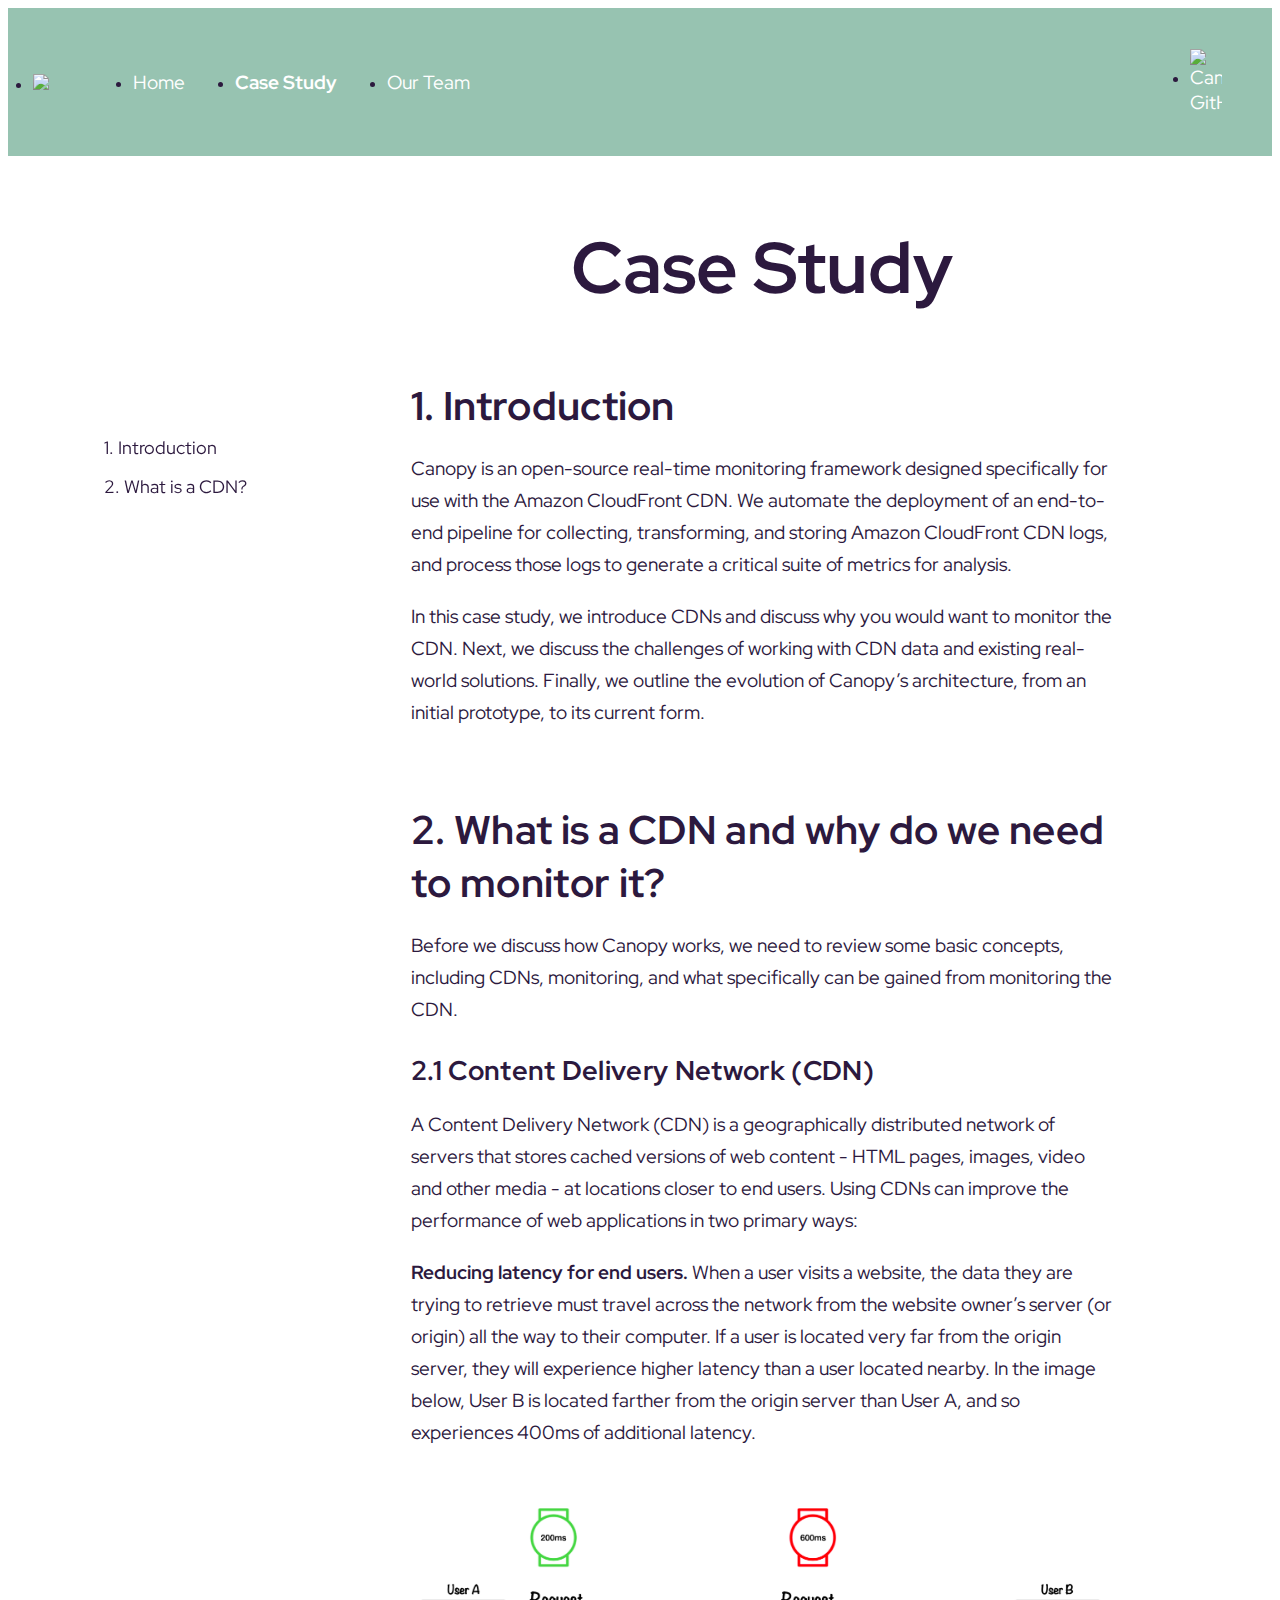
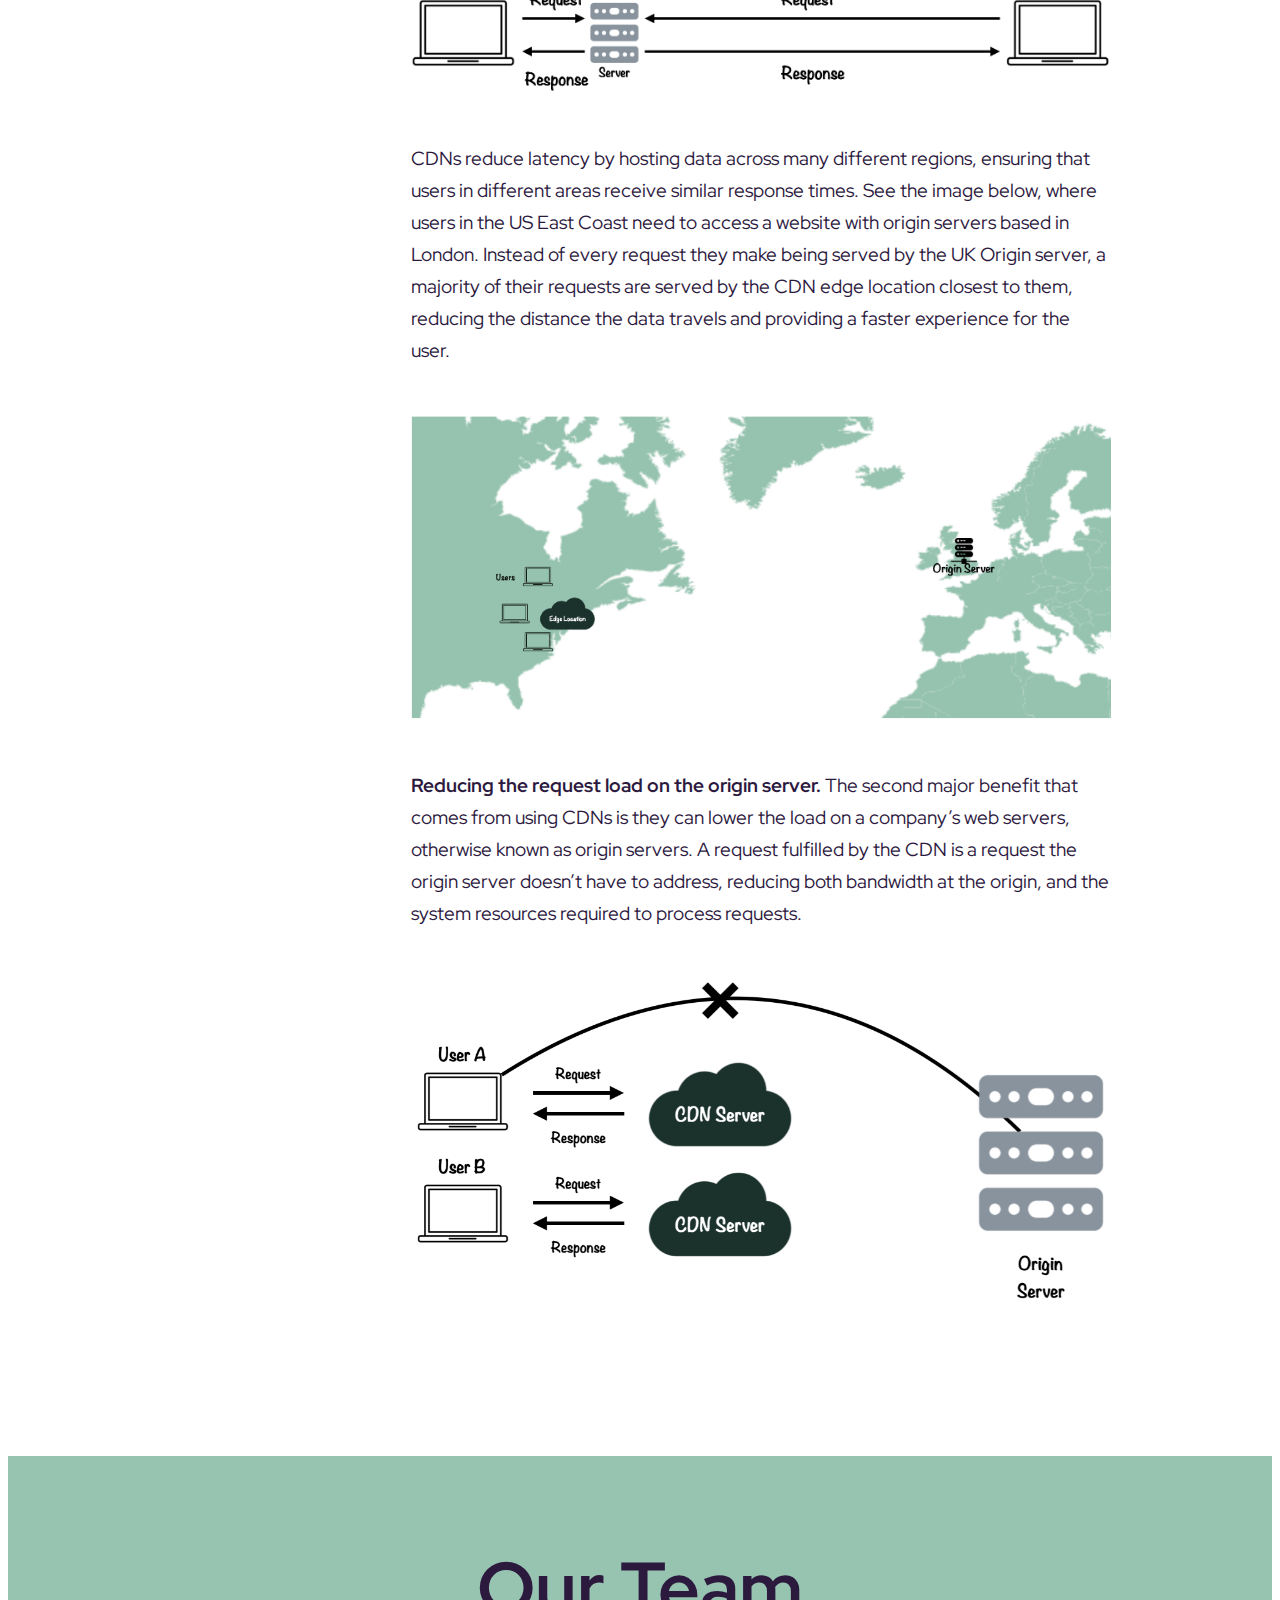
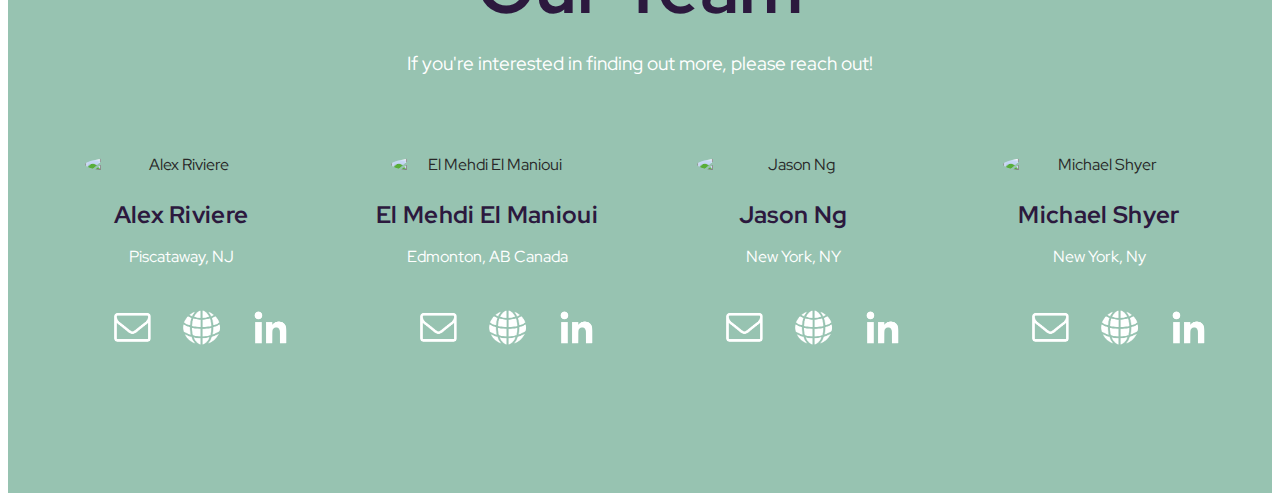
==== case-study.html @ 600d9226 "Merge pull request #16 from canopy-framework/15-start-case-studyhtml" ====
<!DOCTYPE html>
<html lang="en" dir="ltr">

<head>
  <meta charset="UTF-8" />
  <title>Canopy</title>

  <link rel="stylesheet" href="stylesheets/reset.css" />
  <link rel="stylesheet" href="stylesheets/prism.css" />
  <link rel="stylesheet" href="stylesheets/main.css" />

  <link rel="apple-touch-icon" sizes="180x180" href="images/icons/favicons/graphic-red.png" />
  <link rel="icon" type="image/png" sizes="32x32" href="images/logos/logo.png" />
  <link rel="icon" type="image/png" sizes="16x16" href="images/logos/logo.png" />
  <meta name="viewport" content="width=device-width, initial-scale=1" />

  <link rel="preconnect" href="https://fonts.gstatic.com" />
  <link href="https://fonts.googleapis.com/css2?family=Red+Hat+Display:ital,wght@0,400;0,700;0,900;1,400&display=swap"
    rel="stylesheet" />


  <script src="https://code.jquery.com/jquery-3.6.0.min.js"></script>
  <script type="text/javascript" src="javascripts/prismCustom.js"></script>
  <script src="javascripts/prism.js"></script>
  <script type="text/javascript" src="javascripts/sidebar.js"></script>
  <meta property="og:image" content="/images/logos/logo.png" />
  <meta property="og:title" content="Canopy" />
  <meta property="og:description" content="Canopy: A CDN monitoring solution." />
</head>

<body>
  <header class="header-short">
    <nav>
      <ul>
        <li>
          <a href="index.html">
            <img src="images/logos/logo.png" />
          </a>
        </li>
        <li>
          <a href="index.html">Home</a>
        </li>
        <li><a href="case-study.html" class="active">Case Study</a></li>
        <li><a href="team.html">Our Team</a></li>
        <li class="flex-float-right">
          <a href="https://github.com/canopy-framework/canopy-cli" target="_blank">
            <img src="images/logos/github-mark-light.png" alt="Canopy GitHub" class="github" />
          </a>
        </li>
      </ul>
    </nav>
  </header>

  <div class="study-wrapper">
    <aside class="sidebar">
      <ul>
        <li>
          <a href="#Introduction"> 1. Introduction</a>
        </li>
        <li>
          <a href="#what-is-a-cdn"> 2. What is a CDN?</a>
        </li>
      </ul>
    </aside>

    <main>
      <section id="case-study">
        <h1>Case Study</h1>
        <h2 id="Introduction">1. Introduction</h2>
        <p>
          Canopy is an open-source real-time monitoring framework designed specifically for use with the Amazon CloudFront CDN. We automate the deployment of an end-to-end pipeline for collecting, transforming, and storing Amazon CloudFront CDN logs, and process those logs to generate a critical suite of metrics for analysis. 
        </p>
        <p>
          In this case study, we introduce CDNs and discuss why you would want to monitor the CDN. Next, we discuss the challenges of working with CDN data and existing real-world solutions. Finally, we outline the evolution of Canopy’s architecture, from an initial prototype, to its current form.
        </p>

        <h2 id="what-is-a-cdn">2. What is a CDN and why do we need to monitor it?</h2>
        <p>
          Before we discuss how Canopy works, we need to review some basic concepts, including CDNs, monitoring, and what specifically can be gained from monitoring the CDN. 
        </p>
        <h3 id="content-delivery-network">2.1 Content Delivery Network (CDN)</h3>
        <p>
          A Content Delivery Network (CDN) is a geographically distributed network of servers that stores cached versions of web content - HTML pages, images, video and other media - at locations closer to end users. Using CDNs can improve the performance of web applications in two primary ways:
        </p>
        
        <p>
          <strong>Reducing latency for end users.</strong> When a user visits a website, the data they are trying to retrieve must travel across the network from the website owner’s server (or origin) all the way to their computer. If a user is located very far from the origin server, they will experience higher latency than a user located nearby. In the image below, User B is located farther from the origin server than User A, and so experiences 400ms of additional latency.
        </p>
        <div class="img-wrapper">
          <img src="images/diagrams/reduceLatency.png" alt="latency" />
        </div>
        <p>
          CDNs reduce latency by hosting data across many different regions, ensuring that users in different areas receive similar response times. See the image below, where users in the US East Coast  need to access a website with origin servers based in London. Instead of every request they make being served by the UK Origin server, a majority of their requests are served by the CDN edge location closest to them, reducing the distance the data travels and providing a faster experience for the user. 
        </p>
        <div class="img-wrapper">
          <img src="images/diagrams/reduceLatency2.png" alt="latency2" />
        </div>

        <p>
          <strong>Reducing the request load on the origin server.</strong> The second major benefit that comes from using CDNs is they can lower the load on a company’s web servers, otherwise known as origin servers. A request fulfilled by the CDN is a request the origin server doesn’t have to address, reducing both bandwidth at the origin, and the system resources required to process requests. 
        </p>
        <div class="img-wrapper">
          <img src="images/diagrams/reduceLoadOnServer.png" alt="latency2" />
        </div>
      </section>
    </main>
  </div>

  <footer>
    <div class="footer-backdrop">
      <div class="planet-spacer planet-spacer-bottom"></div>
      <section id="our-team">
        <h1>Our Team</h1>
        <p>
          If you're interested in finding out more, please reach out!
        </p>
        <ul>
          <li class="individual">
            <a href="https://github.com/AlexRiviere" target="_blank"
              ><img src="images/team/alex.png" alt="Alex Riviere"
            /></a>
            <h3>Alex Riviere</h3>
            <p>Piscataway, NJ</p>
            <ul class="social-icons">
              <li>
                <a href="mailto:alexanderm.riviere@gmail.com" target="_blank">
                  <img src="images/icons/email_icon.png" alt="email" />
                </a>
              </li>
              <li>
                <a href="https://github.com/AlexRiviere" target="_blank"> <!-- Replace href with URL of Alex website-->
                  <img src="images/icons/website_icon.png" alt="website" />
                </a>
              </li>
              <li>
                <a href="https://www.linkedin.com/in/alex-riviere-7561aab6/" target="_blank">
                  <img src="images/icons/linked_in_icon.png" alt="linkedin" />
                </a>
              </li>
            </ul>
          </li>
          <li class="individual">
            <a href="https://github.com/eemanioui" target="_blank"
              ><img src="images/team/mehdi.png" alt="El Mehdi El Manioui"
            /></a>
            <h3>El Mehdi El Manioui</h3>
            <p>Edmonton, AB Canada</p>
            <ul class="social-icons">
              <li>
                <a href="mailto:elmanioui.mehdi@gmail.com" target="_blank">
                  <img src="images/icons/email_icon.png" alt="email" />
                </a>
              </li>
              <li>
                <a href="https://www.elmanioui.com/" target="_blank">
                  <img src="images/icons/website_icon.png" alt="website" />
                </a>
              </li>
              <li>
                <a href="" target="_blank"> <!-- Fill href with linkedin page of El Mehdi-->
                  <img src="images/icons/linked_in_icon.png" alt="linkedin" />
                </a>
              </li>
            </ul>
          </li>
          <li class="individual">
            <a href="ttps://github.com/jason-ng3" target="_blank"
              ><img src="images/team/jason.png" alt="Jason Ng"
            /></a>
            <h3>Jason Ng</h3>
            <p>New York, NY</p>
            <ul class="social-icons">
              <li>
                <a href="mailto:jasonscoat@yahoo.com" target="_blank">
                  <img src="images/icons/email_icon.png" alt="email" />
                </a>
              </li>
              <li>
                <a href="https://amazingjason.dev" target="_blank">
                  <img src="images/icons/website_icon.png" alt="website" />
                </a>
              </li>
              <li>
                <a href="" target="_blank"> <!-- Fill href with linkedin page of Jason-->
                  <img src="images/icons/linked_in_icon.png" alt="linkedin" />
                </a>
              </li>
            </ul>
          </li>
          <li class="individual">
            <a href="https://github.com/mshyer" target="_blank"
              ><img src="images/team/michael.png" alt="Michael Shyer"
            /></a>
            <h3>Michael Shyer</h3>
            <p>New York, Ny</p>
            <ul class="social-icons">
              <li>
                <a href="mailto:mshyer@outlook.com" target="_blank">
                  <img src="images/icons/email_icon.png" alt="email" />
                </a>
              </li>
              <li>
                <a href="https://github.com/mshyer" target="_blank"> <!-- Replace href with URL of Michael Website-->
                  <img src="images/icons/website_icon.png" alt="website" />
                </a>
              </li>
              <li>
                <a href="" target="_blank"> <!-- Fill href with linkedin page of Michael-->
                  <img src="images/icons/linked_in_icon.png" alt="linkedin" />
                </a>
              </li>
            </ul>
          </li>
        </ul>
      </section>
    </div>
  </footer>
</body>

</html>
---- stylesheets/main.css ----
/* ---------------------------------
                general
------------------------------------ */

body {
  background-color: white;
  color: #97c3b1;
  font-family: "Red Hat Display", sans-serif;
}

.study-wrapper {
  display: flex;
  justify-content: center;
}

main {
  width: 70%;
  margin: 0 10rem 0 2rem;
  min-width: 0;
}

.study-wrapper section {
  max-width: 90%;
}

p,
div,
li {
  color: #2c193e;
}

h1,
h2,
h3,
h4,
h5 {
  font-family: "Red Hat Display", sans-serif;
  color: #2c193e;
}

h1 {
  font-size: 4.5rem;
}

h2 {
  font-size: 2.5rem;
}

h3 {
  font-size: 1.7rem;
}

h4 {
  font-size: 1.25rem;
}

code {
  color: #97c3b1;
  font-family: "Fira Code", monospace;
  font-size: 1.3rem;
}

p > code {
  color: #97c3b1;
  background: white;
  padding: 0 0.2rem;
  border-radius: 4px;
}

.lower-cta {
  padding-top: 50px;
  margin: 0 auto 60px auto;
  text-align: center;
}

.integration {
  width: 100%;
  display: flex;
  color: #262335;
  padding: 0 20px;
  box-sizing: border-box;
}

.text-box {
  width: 90%;
}

.text-box h1 {
  font-size: 2rem;
}

.text-box p {
  font-size: 1.5rem;
  margin-top: 1rem;
}

.box {
  width: 50vw;
  display: flex;
  justify-content: center;
  padding: 2rem;
  align-items: center;
}

.integration div.box {
  display: block;
  text-align: center;
}

.integration img {
  display: inline;
}

.gif {
  width: 100%;
}

.browser-screenshot {
  width: 100%;
}

.shadow-screenshot {
  border-radius: 5px;
  box-shadow: 0 0 7px grey;
}

.button {
  padding: 12px 25px;
  background: white;
  color: #35363a;
  border: 1px solid #ccc;
  border-radius: 4px;
  cursor: pointer;
  text-decoration: none;
  display: inline-block;
}

.button-primary {
  background: #2c193e;
  border-color: #2c193e;
  color: white;
  box-shadow: 0 0 4px #2c193e;
}

.button.button-primary:hover {
  background: #c06c84;
  color: white;
  border-color: #c06c84;
  box-shadow: 0 0 4px #c06c84;
}

.button-link {
  color: #2c193e;
  border: 1px solid transparent;
  background: transparent;
}

.button.button-link:hover {
  background: white;
}

.button-wide {
  padding: 12px 50px;
}

.button:hover {
  background: white;
}

blockquote {
  border-left: 0.3rem solid #2c193e;
  background: white;
  color: #393551;
  margin: 1rem 0;
  padding: 1.5rem 1rem;
}

blockquote:before {
  color: white;
  font-size: 4rem;
  line-height: 0.1rem;
  margin-right: 0.25rem;
  vertical-align: -0.4rem;
}

i,
em {
  font-style: italic;
}

sup {
  display: inline-block;
  vertical-align: super;
}

sup a {
  color: #777;
  text-decoration: none;
}

sup a:hover {
  color: #ed6a40;
}

/*******************
  Arrow
******************/

.bounce {
  position: fixed;
  left: 50%;
  bottom: 0;
  margin-top: -25px;
  margin-left: -25px;
  height: 50px;
  width: 50px;
  background: url("https://static1.squarespace.com/static/5e78f290575a6321739eba41/t/5ec8625c6dad0e25fa5a8234/1590190684880/Arrow.png");
  background-size: 100% auto;
  -webkit-animation: bounce 1s infinite;
  -moz-animation: bounce 1s infinite;
  -o-animation: bounce 1s infinite;
  animation: bounce 1s infinite;
}

@media only screen and (max-width: 1023px) {
  .bounce {
    display: none;
  }
}

@-webkit-keyframes bounce {
  0% {
    bottom: 0px;
  }
  50% {
    bottom: 15px;
  }
  100% {
    bottom: 30;
  }
}

@-moz-keyframes bounce {
  0% {
    bottom: 0px;
  }
  50% {
    bottom: 15px;
  }
  100% {
    bottom: 30;
  }
}

@-o-keyframes bounce {
  0% {
    bottom: 0px;
  }
  50% {
    bottom: 15px;
  }
  100% {
    bottom: 30;
  }
}

@keyframes bounce {
  0% {
    bottom: 0px;
  }
  50% {
    bottom: 15px;
  }
  100% {
    bottom: 30;
  }
}

/* ---------------------------------
               images
------------------------------------ */

img {
  display: block;
  margin: 0 auto;
  max-width: 900px;
}

.github {
  width: 32px;
  transition: 200ms ease filter;
}

.github:hover {
  filter: invert(25%);
}

#tacklebox-components {
  max-width: 1100px;
}

#comparison-table {
  max-width: 700px;
}

/* ---------------------------------
                intro
------------------------------------ */

#home {
  height: 100vh;
  background: linear-gradient(180deg, #97c3b1, #97c3b1);
  position: relative;
  min-height: 800px;
  z-index: 1;
}

header p {
  color: white;
  font-weight: normal;
  font-size: 24px;
  position: initial;
  transform: none;
  margin-bottom: 1rem;
}

nav {
  display: block;
  padding: 25px 0;
}

nav ul {
  display: flex;
  align-items: center;
  padding-left: 25px;
}

nav ul li {
  text-align: center;
  margin-right: 50px;
}

nav ul li a {
  color: white;
  text-decoration: none;
  font-size: 19px;
  display: flex;
  align-items: center;
}

nav ul li a.active {
  font-weight: bold;
}

nav ul li a:hover {
  text-decoration: underline;
}

nav ul li img {
  width: 50px;
  height: auto;
}

.header-short {
  background: linear-gradient(-90deg, #97c3b1, #97c3b1);
}

.banner {
  background-position: center center;
  background-repeat: no-repeat;
  background-size: contain;
  box-sizing: border-box;
  text-align: center;
  padding-top: 150px;
  margin-top: 50px;
  height: 350px;
  padding: 150px 20px 0 20px;
}

.banner h1 {
  color: #2c193e;
  text-transform: uppercase;
  font-weight: 600;
  letter-spacing: 5px;
  font-family: "Work Sans", sans-serif;
  font-size: 5rem;
  padding: 0 20px;
  width: 100%;
  box-sizing: border-box;
}

.banner-cta {
  margin-top: 6rem;
  font-size: 19px;
}

#overview {
  /* text-align: center; */
  margin-bottom: 2rem;
  font-size: 3rem;
}

/* ---------------------------------
            case study
------------------------------------ */
.sidebar {
  position: -webkit-sticky;
  position: sticky;
  align-self: flex-start;
  top: 0;
  margin-top: 13rem;
  padding: 3rem;
  min-width: 225px;
  margin-right: 50px;
  margin-bottom: 100px;
}

.sidebar ul {
  list-style: none;
}

.sidebar li {
  padding: 0;
  margin: 0;
  font-size: 1.1rem;
}

.sidebar a {
  color: #2c193e;
  text-decoration: none;
  width: 100%;
  padding: 0.5rem;
  display: inline-block;
  list-style: none;
  box-sizing: border-box;
  transition: 200ms ease background;
}

.sidebar a:hover,
.sidebar a.active {
  color: #97c3b1;
}

#side-nav {
  display: none;

  left: 1rem;
  position: fixed;
  top: 17%;
  transform: translateY(-50%);
}

#side-nav img {
  width: 100%;
  max-width: 250px;
  height: auto;
}

#case-study {
  max-width: 1000px;
}

#case-study nav {
  display: none;
  left: 2rem;
  position: fixed;
  top: 70%;
  transform: translateY(-60%);
}

#case-study nav li {
  color: #999;
  font-size: 1.3rem;
  list-style: circle;
  margin-bottom: 2vh;
}

#case-study nav li:last-of-type {
  margin-bottom: 0;
}

#case-study nav a {
  color: #999;
  font-size: 0.9rem;
  margin-left: 1rem;
  text-decoration: none;
  vertical-align: 0.1rem;
}

#case-study nav a:hover {
  color: #ed6a40;
}

#case-study a {
  color: #2c193e;
  text-decoration: none;
}

#case-study a:hover,
#case-study a.active {
  color: #43494d;
}

#case-study h3,
#case-study h4,
#case-study h5,
#case-study p,
#case-study pre,
#case-study ul,
#case-study ol {
  margin-bottom: 20px;
}

#case-study ul {
  margin-left: 40px;
}

#case-study ul ul {
  margin-bottom: 0px;
}

#case-study h2 {
  font-family: "Red Hat Display", sans-serif;
  margin: 75px auto 20px auto;
}

#case-study h2:first-of-type {
  margin-top: 50px;
}

#case-study h2,
h3 {
  letter-spacing: 0.02rem;
}

#case-study h1 {
  text-align: center;
  margin: 4rem 0;
}

#case-study h3,
#case-study h4,
#case-study h5 {
  color: #2c193e;
}

#case-study p {
  font-size: 1.2rem;
  line-height: 2rem;
}

.img-wrapper {
  position: relative;
  margin: 50px auto;
  width: 100%;
  max-width: 1000px;
}

#question-categories.img-wrapper {
  max-width: 400px;
}

#medium-pic.img-wrapper {
  max-width: 600px;
}

.img-wrapper img {
  max-width: 100%;
}

.img-half {
  position: relative;
  margin: 50px 2% 50px 0;
  width: 48%;
  float: left;
}

.img-half img {
  width: 100%;
}

#case-study .img-wrapper p {
  font-size: 80%;
  text-align: center;
  width: 50%;
  line-height: 1rem;
  margin: 0 auto;
  margin-bottom: 0;
}

#case-study blockquote p {
  font-size: 1.1rem;
}

#case-study blockquote p:first-of-type {
  font-style: italic;
}

#case-study blockquote p:last-of-type {
  margin-bottom: 0;
}

#case-study ol {
  padding-left: 2rem;
}

#case-study li {
  font-size: 1.2rem;
  padding-bottom: 5px;
  /* margin-left: 2rem; */
  line-height: 2rem;
  list-style: disc;
  padding-bottom: 5px;
}

#case-study li code {
  font-size: 1.1rem;
}

#case-study ol li code {
  font-size: 1.1rem;
}

#case-study ol li {
  list-style: decimal;
}

#case-study .lower-alpha-list li {
  list-style: lower-alpha;
}

#case-study .number-list li {
  list-style: decimal;
}

#slideshow img {
  display: none;
}

#slidehow img.active {
  display: block;
}

li.footnote-item {
  font-size: 1rem !important;
  margin-bottom: 15px;
}

.buttons {
  margin: 0 auto;
  text-align: center;
}

.buttons .button {
  margin-left: 8px;
  margin-right: 8px;
}
/* ---------------------------------
            our team
------------------------------------ */

footer,
.team-wrapper {
  background: linear-gradient(180deg, #97c3b1, #97c3b1);
  color: white;
}

.footer-backdrop,
.team-backdrop,
.banner-short {
  background: url("../images/icons/stars.svg");
  background-position: center center;
  background-repeat: repeat repeat;
  background-size: contain;
}

.team-backdrop {
  height: 100%;
}

#our-team {
  color: white;
  padding-bottom: 25px;
}

#our-team p {
  color: white;
}

#our-team h1 {
  font-weight: 700;
  padding-top: 100px;
  margin-bottom: 30px;
  text-align: center;
  line-height: 4rem;
  color: #2c193e;
}

#our-team > p {
  font-size: 1.2rem;
  line-height: 1.7rem;
  margin-top: 30px;
  text-align: center;
  margin: 0 auto;
  width: 45%;
}

#our-team > ul {
  padding: 60px 0 80px;
  text-align: center;
}

#our-team li,
#our-team .social-icons li {
  display: inline-block;
  margin: 0 3%;
  vertical-align: top;
}

#our-team h3 {
  margin-bottom: 10px;
  color: #2c193e;
}

#our-team a {
  color: #282828;
  text-decoration: none;
}

#our-team li > a img {
  border-radius: 100%;
  margin: 0 auto 20px;
  width: 15vw;
  max-width: 250px;
}

#our-team .individual ul {
  margin: 0;
  display: flex;
  justify-content: space-around;
  /* max-width: 80%; */
}

#our-team .individual li a img {
  border-radius: 45px;
  padding: 2px;
  margin-top: 10px;
  width: 45px;
}

#our-team .individual li img:hover {
  filter: invert(20%);
}

#our-team .individual li {
  margin: 10px 10px 0 10px;
}

#our-team .individual p {
  font-size: 1rem;
}

small {
  display: block;
  text-align: center;
  font-style: italic;
  opacity: 0.5;
  margin: 0 0 2rem;
}

#our-team small a {
  color: #9eba2a;
}

.supported-languages {
  max-width: 550px;
}

/* ---------------------------------
    responsive design (width)
------------------------------------ */

@media (max-width: 1400px) {
  #our-team > ul {
    display: flex;
    justify-content: space-around;
    padding-left: 20px;
    padding-right: 20px;
  }

  #our-team li {
    margin: 0;
  }

  #our-team > p {
    width: 70%;
  }
}

@media (max-width: 1100px) {
  #our-team > p {
    width: 70%;
  }

  .text-box h1 {
    font-size: 1.8rem;
  }

  .text-box p {
    font-size: 1.3rem;
  }

  #overview .text-box p:nth-child(3) {
    margin-top: 0;
  }

  nav#case-study-mobile ul {
    margin: 0;
  }

  nav#site-navigation #case-study-mobile li {
    margin-left: 0;
  }

  nav#site-navigation #case-study-mobile li:last-child {
    margin-bottom: 0;
  }

  main {
    padding: 0 1rem;
    margin: 0 2rem;
    width: 100%;
  }

  section#integration {
    flex-direction: column;
    align-items: center;
  }

  #integration article {
    width: 100vw;
    text-align: center;
    padding-bottom: 100px;
  }

  #integration div.box {
    width: 100vw;
    padding: 0 10px 100px 10px;
  }

  section#case-study {
    margin: 70px auto;
  }

  #case-study h2:first-of-type {
    margin-top: 20px;
  }

  #flowchart {
    max-width: 100%;
    height: auto;
  }

  #our-team h1 {
    padding-top: 80px;
  }

  .sidebar {
    margin-right: 0;
  }
}

@media (max-width: 975px) {
  /* section */
  .sidebar {
    display: none;
  }

  .box {
    width: 100%;
    padding: 1rem 0;
  }

  .integration {
    flex-direction: column;
  }

  #management.integration {
    flex-direction: column-reverse;
  }

  .integration a.button {
    display: inline-block;
    margin: 1rem auto;
    padding: 0.4rem;
    text-align: center;
    font-size: 1rem;
  }

  .integration img {
    max-width: 90%;
  }

  .text-box h1 {
    font-size: 2rem;
    margin-bottom: 1rem;
  }

  .text-box p {
    font-size: 1.25rem;
    padding: 0;
    margin: 0;
  }

  #our-team > p {
    width: 60%;
  }

  #our-team .individual li {
    margin: 10px 7px 0;
  }

  #our-team .individual li img {
    width: 30px;
  }
}

@media (min-width: 1100px) {
  nav#case-study-mobile {
    display: none;
  }
}

@media (max-width: 800px) {
  /* General */

  h1 {
    font-size: 3.5rem;
  }

  h2 {
    font-size: 2rem;
  }

  h3 {
    font-size: 1.5rem;
  }

  h4 {
    font-size: 1.3rem;
  }

  #overview .gif {
    width: 80%;
  }

  .integration img {
    width: 80%;
  }

  /* Main */

  #home h1 {
    font-size: 4rem;
  }

  #home p {
    font-size: 2rem;
  }

  .text-box {
    width: 80%;
  }

  .lower-cta {
    padding-top: 20px;
  }

  section#case-study {
    width: 100%;
  }

  #case-study p {
    font-size: 1rem;
    line-height: 1.5rem;
  }

  #case-study blockquote p {
    font-size: 1.1rem;
    line-height: 1.6rem;
  }

  code,
  .command {
    font-size: 0.9rem;
  }

  pre code {
    font-size: 1.5vw;
  }

  .footnotes {
    overflow-wrap: break-word;
    word-wrap: break-word;
    word-break: break-word;
  }

  .sidebar {
    display: none;
  }

  /* Our Team */

  #our-team > p {
    width: 70%;
  }

  #our-team .individual li {
    margin: 10px 5px 0;
  }

  #our-team .individual li img {
    width: 25px;
  }
}

@media (max-width: 600px) {
  #home h1 {
    /* font-size: 3rem; */
    font-size: 10.5vw;
  }

  .lower-cta {
    margin-bottom: 0;
  }

  .lower-cta .buttons {
    margin-bottom: 20px;
  }

  .lower-cta .buttons a {
    margin-top: 20px;
  }

  /* General */

  h1 {
    font-size: 2.7rem;
  }

  h2 {
    font-size: 1.8rem;
  }

  h3 {
    font-size: 1.3rem;
  }

  h4 {
    font-size: 1rem;
  }

  /* header */
  .header-backdrop ul {
    justify-content: space-between;
    padding: 0 12.5px;
  }

  .header-backdrop ul li:nth-child(1) {
    margin-right: 0;
  }

  /* section */

  #overview {
    margin-bottom: 0;
  }

  #overview .box {
    padding-bottom: 0;
  }

  #management .box.providers {
    padding: 0 0 10px 0;
  }

  #easy-integration article.box {
    padding-bottom: 0;
  }

  #easy-integration div.box {
    padding: 0;
  }

  .integration {
    flex-direction: column;
    margin-bottom: 0;
  }

  #management.integration {
    flex-direction: column-reverse;
  }

  .text-box h1 {
    font-size: 1.5rem;
  }

  .text-box p {
    font-size: 1.2rem;
  }

  .text-box code {
    font-size: 1.2rem;
  }

  nav {
    padding: 12.5px 0;
  }

  nav ul {
    padding-left: 12.5px;
  }

  nav ul li {
    margin-right: 15px;
  }

  nav ul li img {
    width: 60px;
  }

  /* Main */

  #home p {
    font-size: 2.3rem;
    padding: 0 60px;
  }

  section#case-study {
    margin: 40px auto;
  }

  /* Our Team */

  #our-team h1 {
    padding-top: 60px;
  }

  #our-team > p {
    font-size: 1rem;
    margin-top: 0;
  }

  #our-team > ul {
    margin-top: 0;
    padding: 0;
    flex-wrap: wrap;
  }

  #our-team .individual {
    padding: 50px 0;
  }

  #our-team .individual:last-of-type {
    border-bottom: 0px;
  }

  #our-team .individual ul {
    width: 70%;
    margin: 0 auto;
  }

  #our-team .individual li {
    margin: 10px 5px;
  }

  #our-team .individual li img {
    width: 25px;
    padding: 3px;
  }

  #our-team .individual h3 {
    font-size: 1.2rem;
  }

  #our-team li > img {
    width: 30vw;
  }
}

@media (max-width: 500px) {
  /* header */

  .flex-float-right {
    padding: 0;
    margin: 0 15px 0 0;
  }

  #overview,
  #management,
  #easy-integration {
    text-align: center;
  }

  main {
    padding: 0;
  }

  nav ul li a,
  header nav ul li a {
    font-size: 1rem;
  }

  .study-wrapper {
    margin: auto;
  }

  #home p {
    font-size: 1.5rem;
  }

  #our-team .individual ul {
    width: 90%;
    margin: 0 auto;
  }

  #our-team .individual li {
    margin: 10px 7px;
  }

  #our-team .individual li img {
    width: 30px;
    padding: 2px;
  }

  #our-team li > img {
    width: 35vw;
  }

  nav#site-navigation ul {
    font-size: 1.2rem;
  }

  nav#site-navigation ul li {
    margin: 10px 0 10px 40px;
  }
}

@media (max-width: 400px) {
  .banner h1 {
    font-size: 2.5rem;
  }

  #home h1 {
    /* font-size: 2.7rem; */
  }

  #home p {
    font-size: 1.4rem;
  }

  #overview .gif,
  .integration img {
    width: 90%;
  }

  #toTop-logo {
    bottom: 20px;
    width: 23px;
    right: 20px;
  }

  #medium-logo {
    bottom: 20px;
    right: 20px;
    width: 23px;
  }

  /* section */

  .text-box {
    width: 90%;
  }

  .text-box h1 {
    font-size: 1.4rem;
  }

  .lower-cta h2 {
    font-size: 1.4rem;
  }

  .text-box p {
    font-size: 1rem;
  }

  .text-box code {
    font-size: 1rem;
  }

  #our-team h1 {
    font-size: 2.5rem;
  }

  #our-team > p {
    padding-bottom: 40px;
  }

  #our-team .individual {
    padding: 20px 0;
  }

  h1 {
    font-size: 2.5rem;
  }

  nav#site-navigation ul {
    font-size: 1.1rem;
  }

  nav#site-navigation > ul {
    margin-top: 20px;
    padding-bottom: 25px;
  }

  nav#site-navigation ul li {
    margin-bottom: 3.5vh;
  }

  nav#case-study-mobile {
    margin-top: 1.75vh;
  }

  #our-team {
    padding-bottom: 18px;
  }

  #our-team > p {
    width: 57%;
  }
}

/* ---------------------------------
    responsive design (height)
------------------------------------ */

@media (max-height: 500px) {
  #home {
    display: flex;
    align-items: center;
  }

  header p {
    display: none;
  }
}

/* (Writeup) */

hr.minor {
  background: #6df0de;
  width: 100%;
  height: 3px;
  border: none;
  padding: 0;
  margin: 0 auto;
  box-sizing: border-box;
}

#case-study {
  color: #262335;
  margin-bottom: 100px;
}

.spacer {
  height: 125px;
}

.header-backdrop {
  background: linear-gradient(180deg, #97c3b1, #97c3b1);
  background-position: center center;
  background-repeat: repeat repeat;
  background-size: contain;
  height: 100%;
  width: 100%;
}

.flex-float-right {
  margin-left: auto;
}

.team-wrapper {
  min-height: 100vh;
}



.dark-bg {
  background-color: #43494d;
}

footer h3 {
  font-size: 1.5rem;
}

/* Code Blocks */

.code-block {
  width: 100%;
  margin: 0 auto;
  max-width: 900px;
}

pre {
  color: #2c193e;
  font-family: Monospace;
  font-size: 1.5rem;
}

.code-block pre {
  border-bottom-right-radius: 7px;
  border-bottom-left-radius: 7px;
  margin-top: 0;
}

.code-block code {
  overflow-wrap: break-word;
}

#case-study .language-list {
  list-style: none;
  margin: 0;
  padding: 5px 0 5px 18px;
  background-color: #242424;
  border-top-left-radius: 7px;
  border-top-right-radius: 7px;
}

#case-study .language-list li {
  display: inline-block;
  margin: 0 10px;
  padding: 0;
}

#case-study .language-list p {
  display: inline-block;
  margin: 0;
  padding: 0;
  color: #cacaca;
  font-size: 0.9em;
}

#case-study .language-list p:hover {
  cursor: pointer;
}

#case-study .language-list p.selected {
  color: #3c688d;
}

#case-study .code-block pre {
  display: none;
}

#case-study .code-block pre.selected {
  display: block;
}
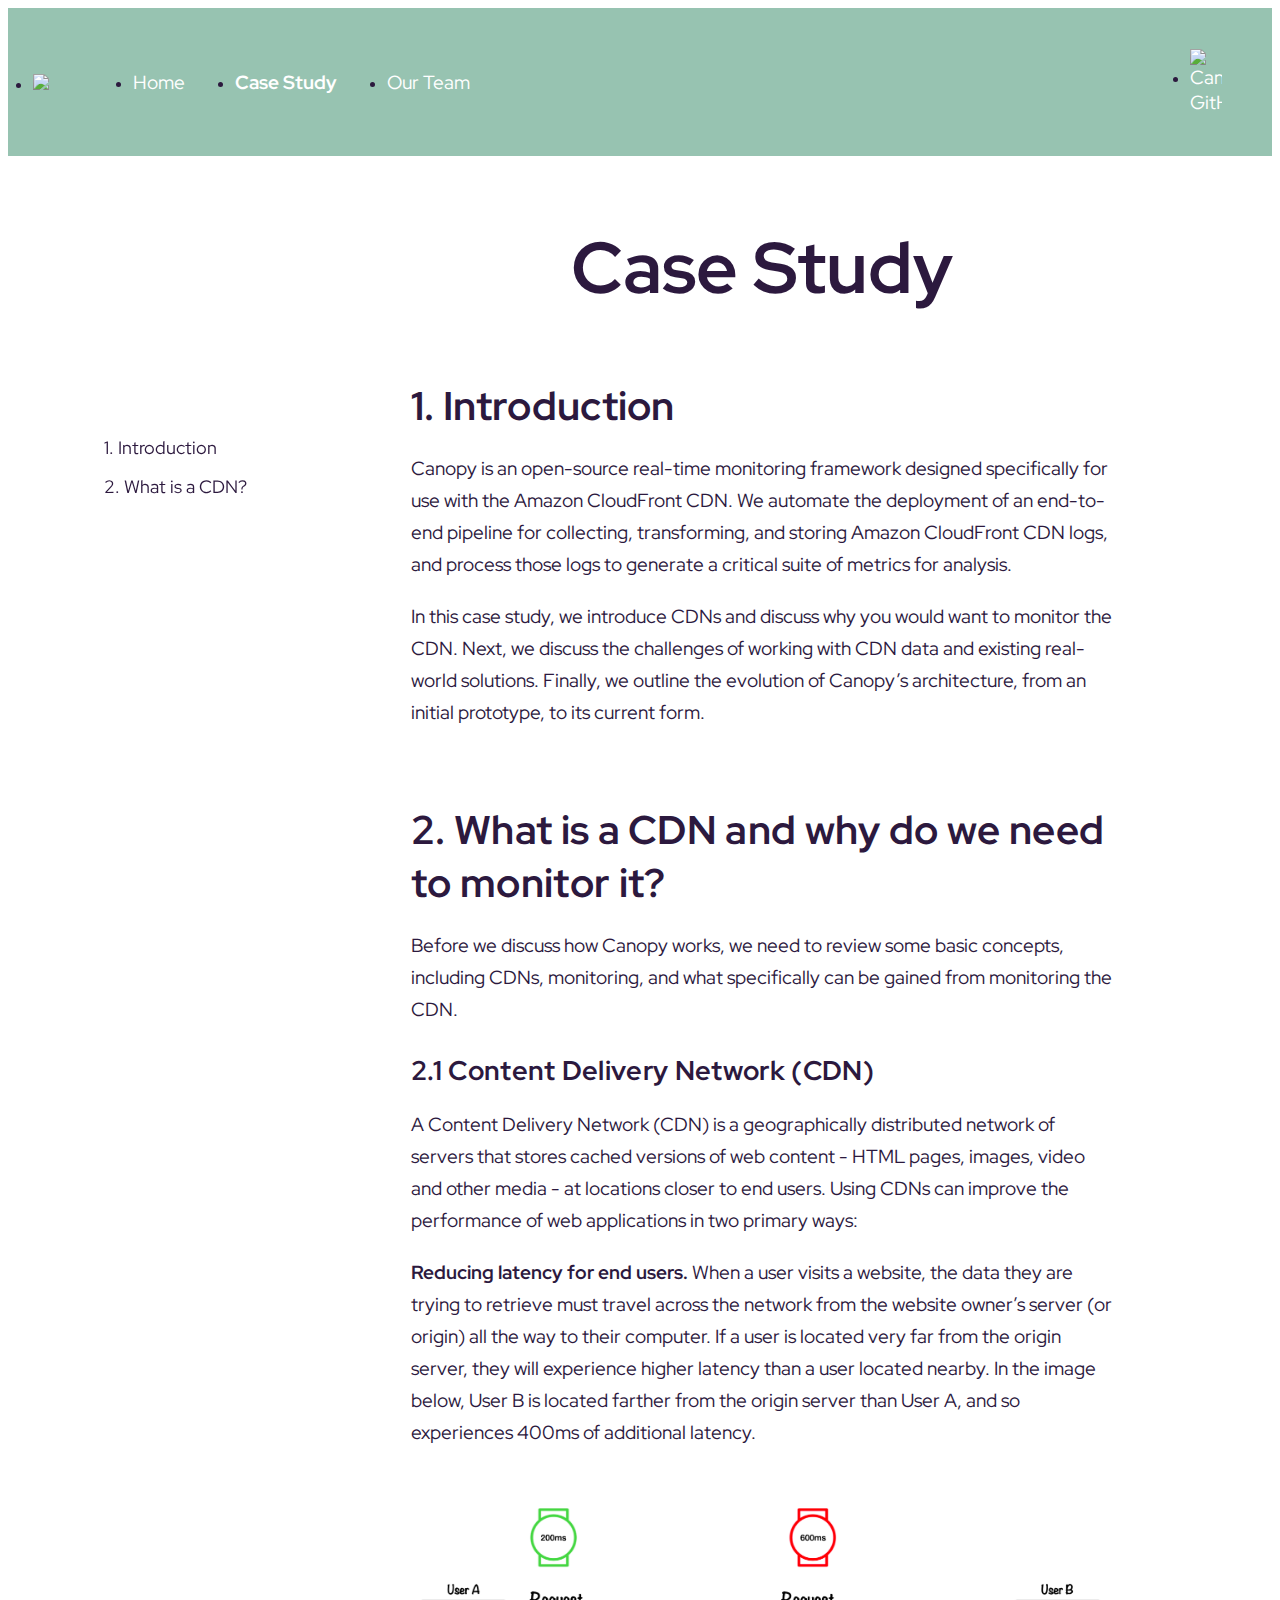
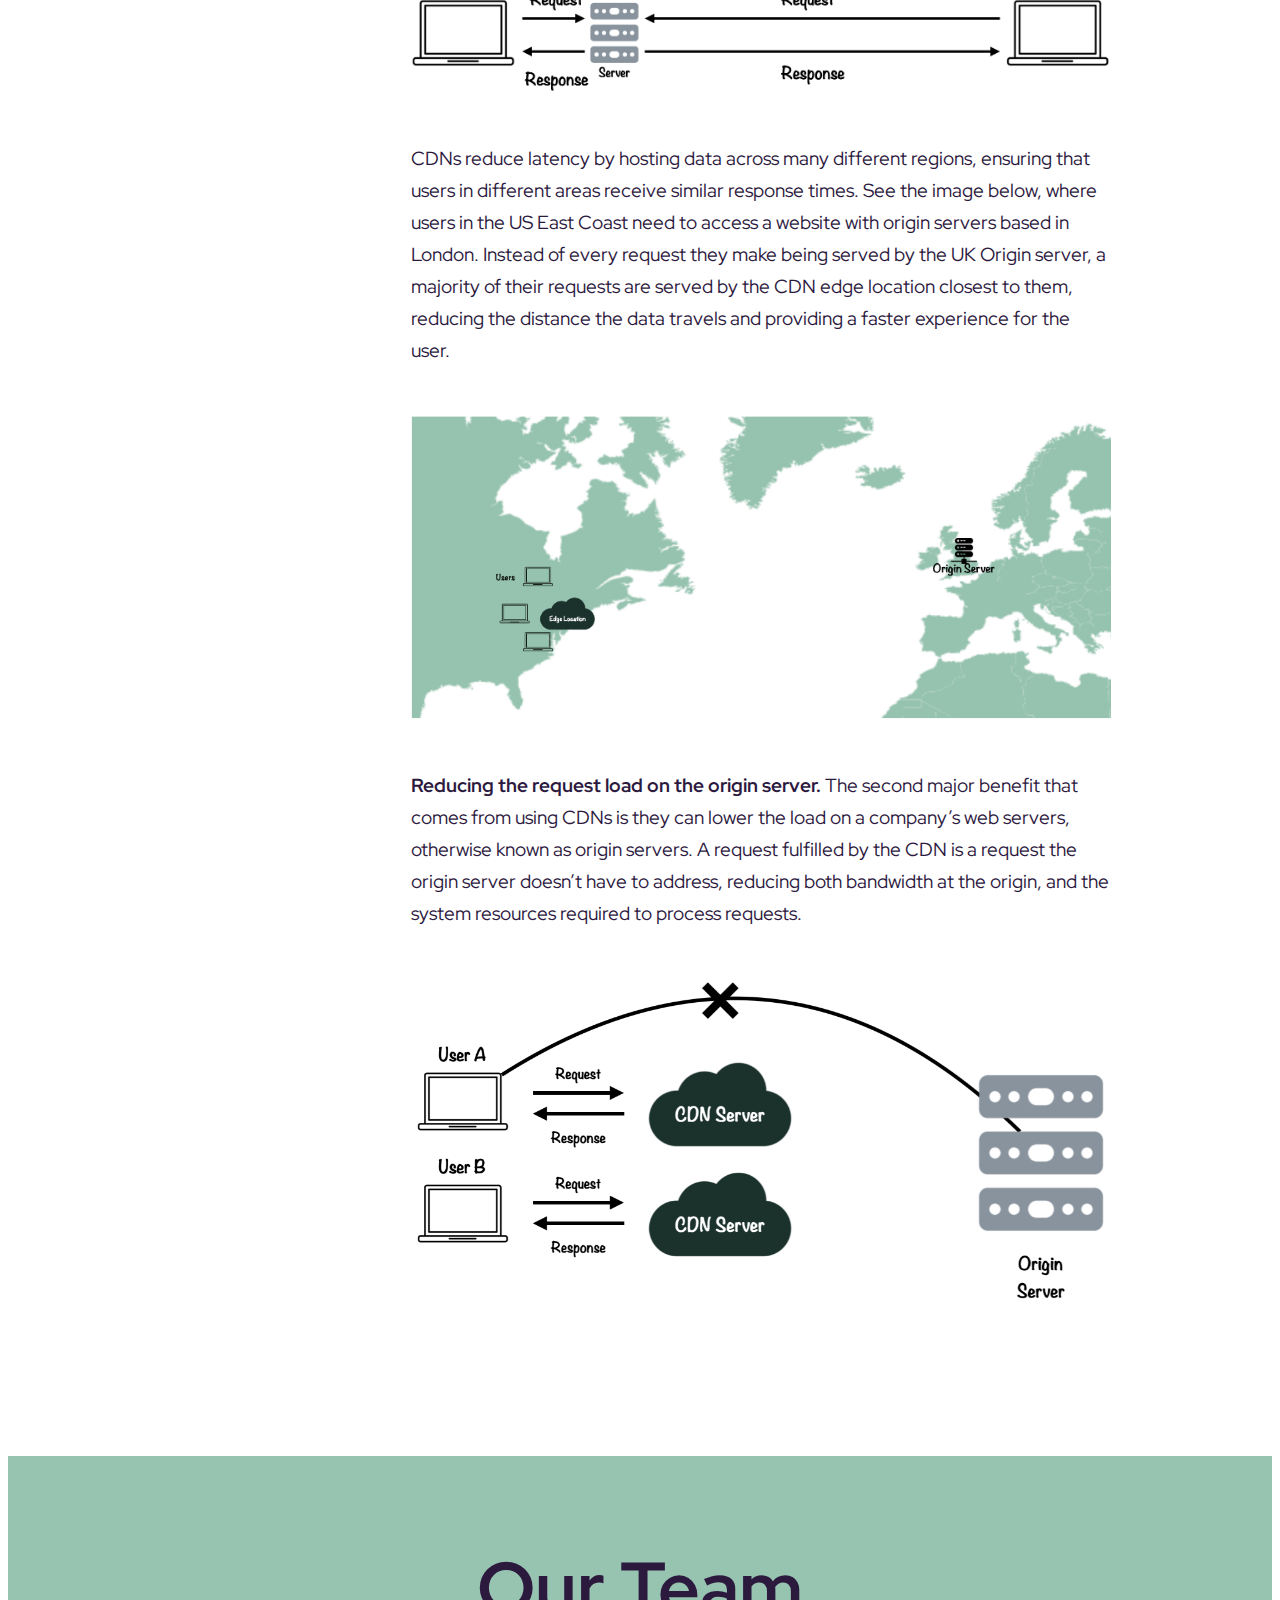
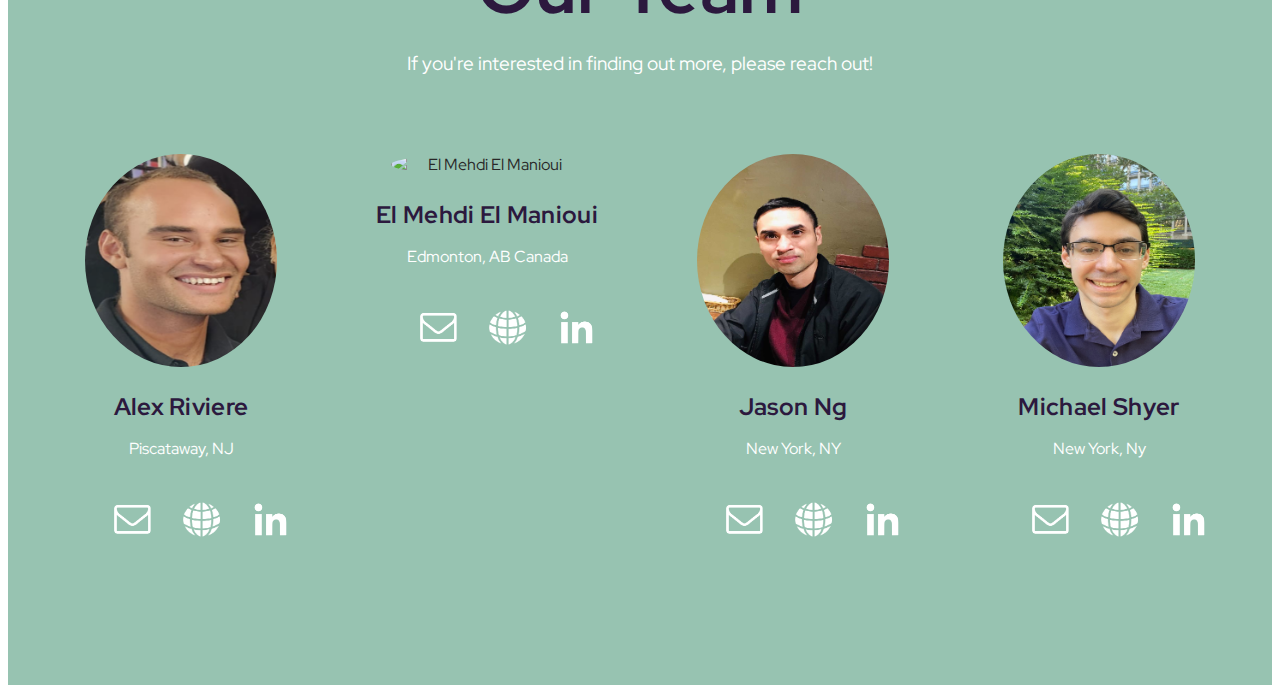
==== commit b05e3cf8: "fixed typo in case-study page" ====
--- a/case-study.html
+++ b/case-study.html
@@ -164,7 +164,7 @@
             </ul>
           </li>
           <li class="individual">
-            <a href="ttps://github.com/jason-ng3" target="_blank"
+            <a href="https://github.com/jason-ng3" target="_blank"
               ><img src="images/team/jason.png" alt="Jason Ng"
             /></a>
             <h3>Jason Ng</h3>
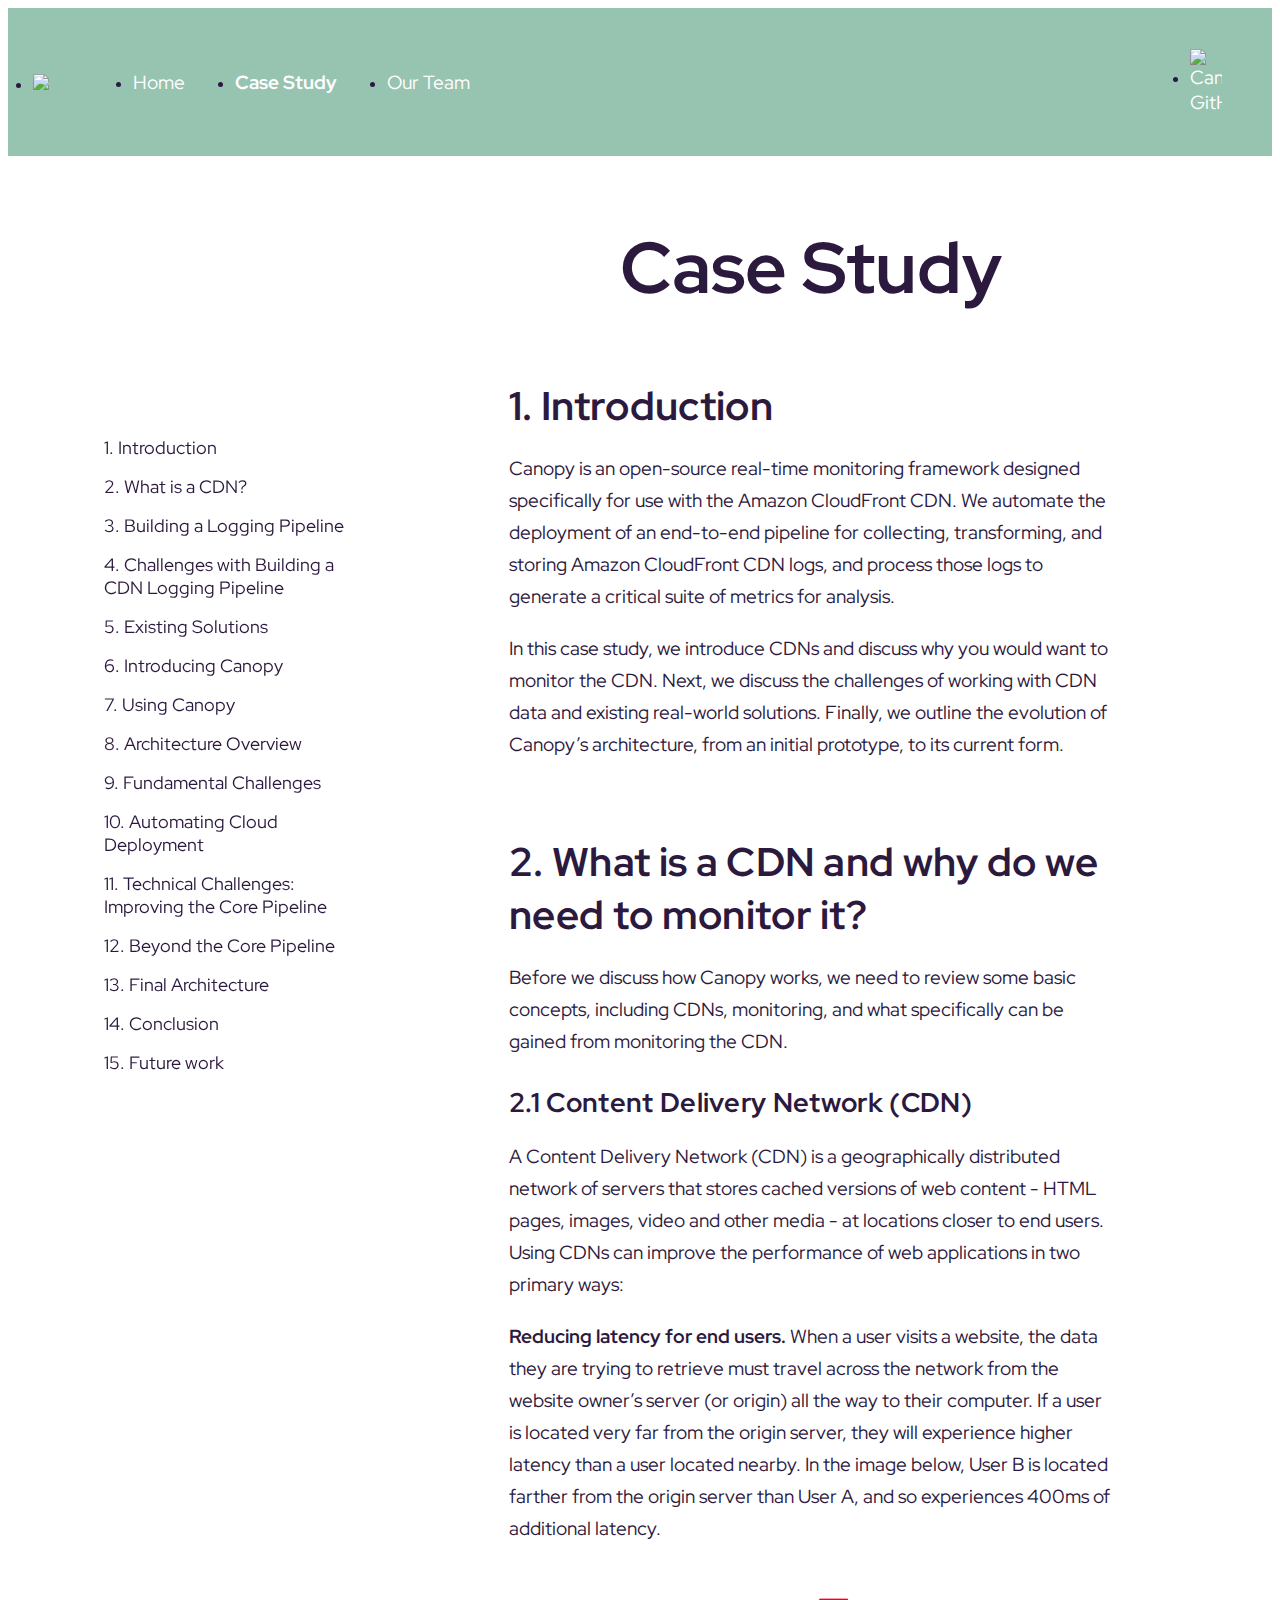
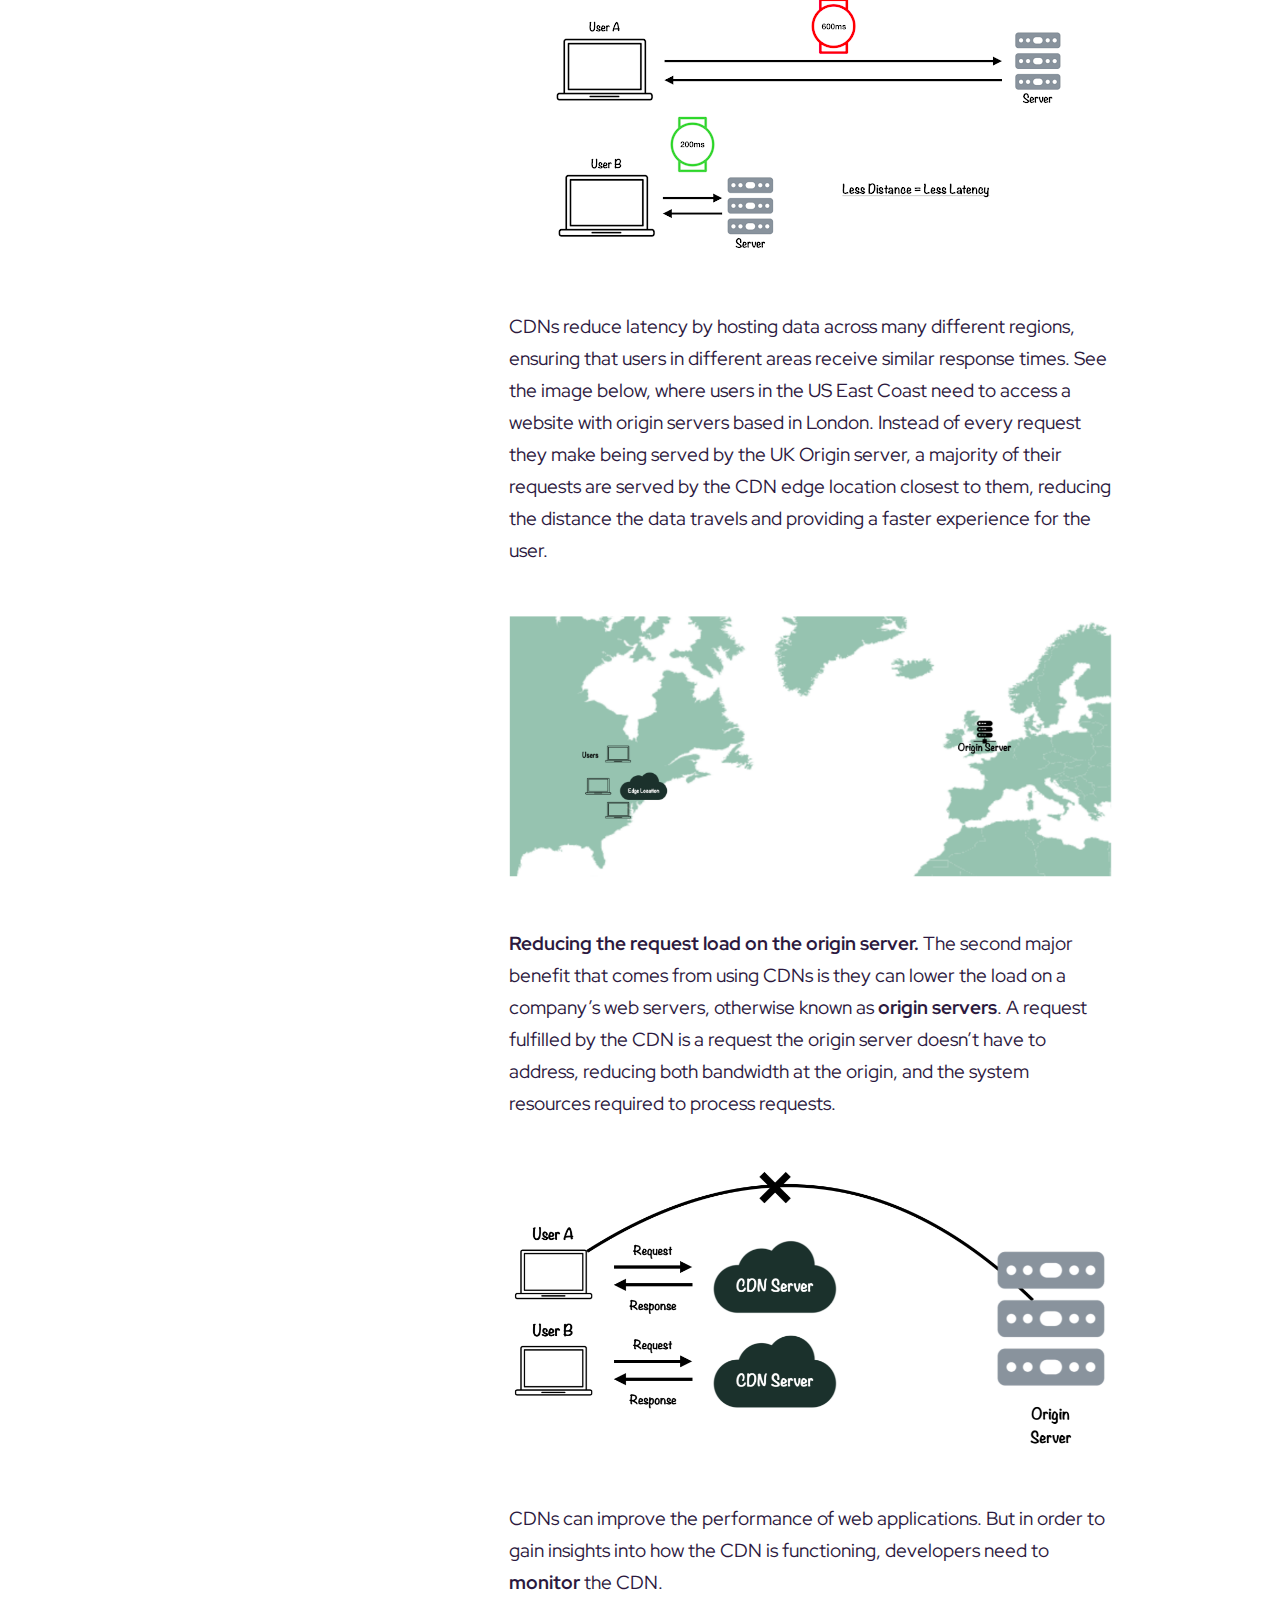
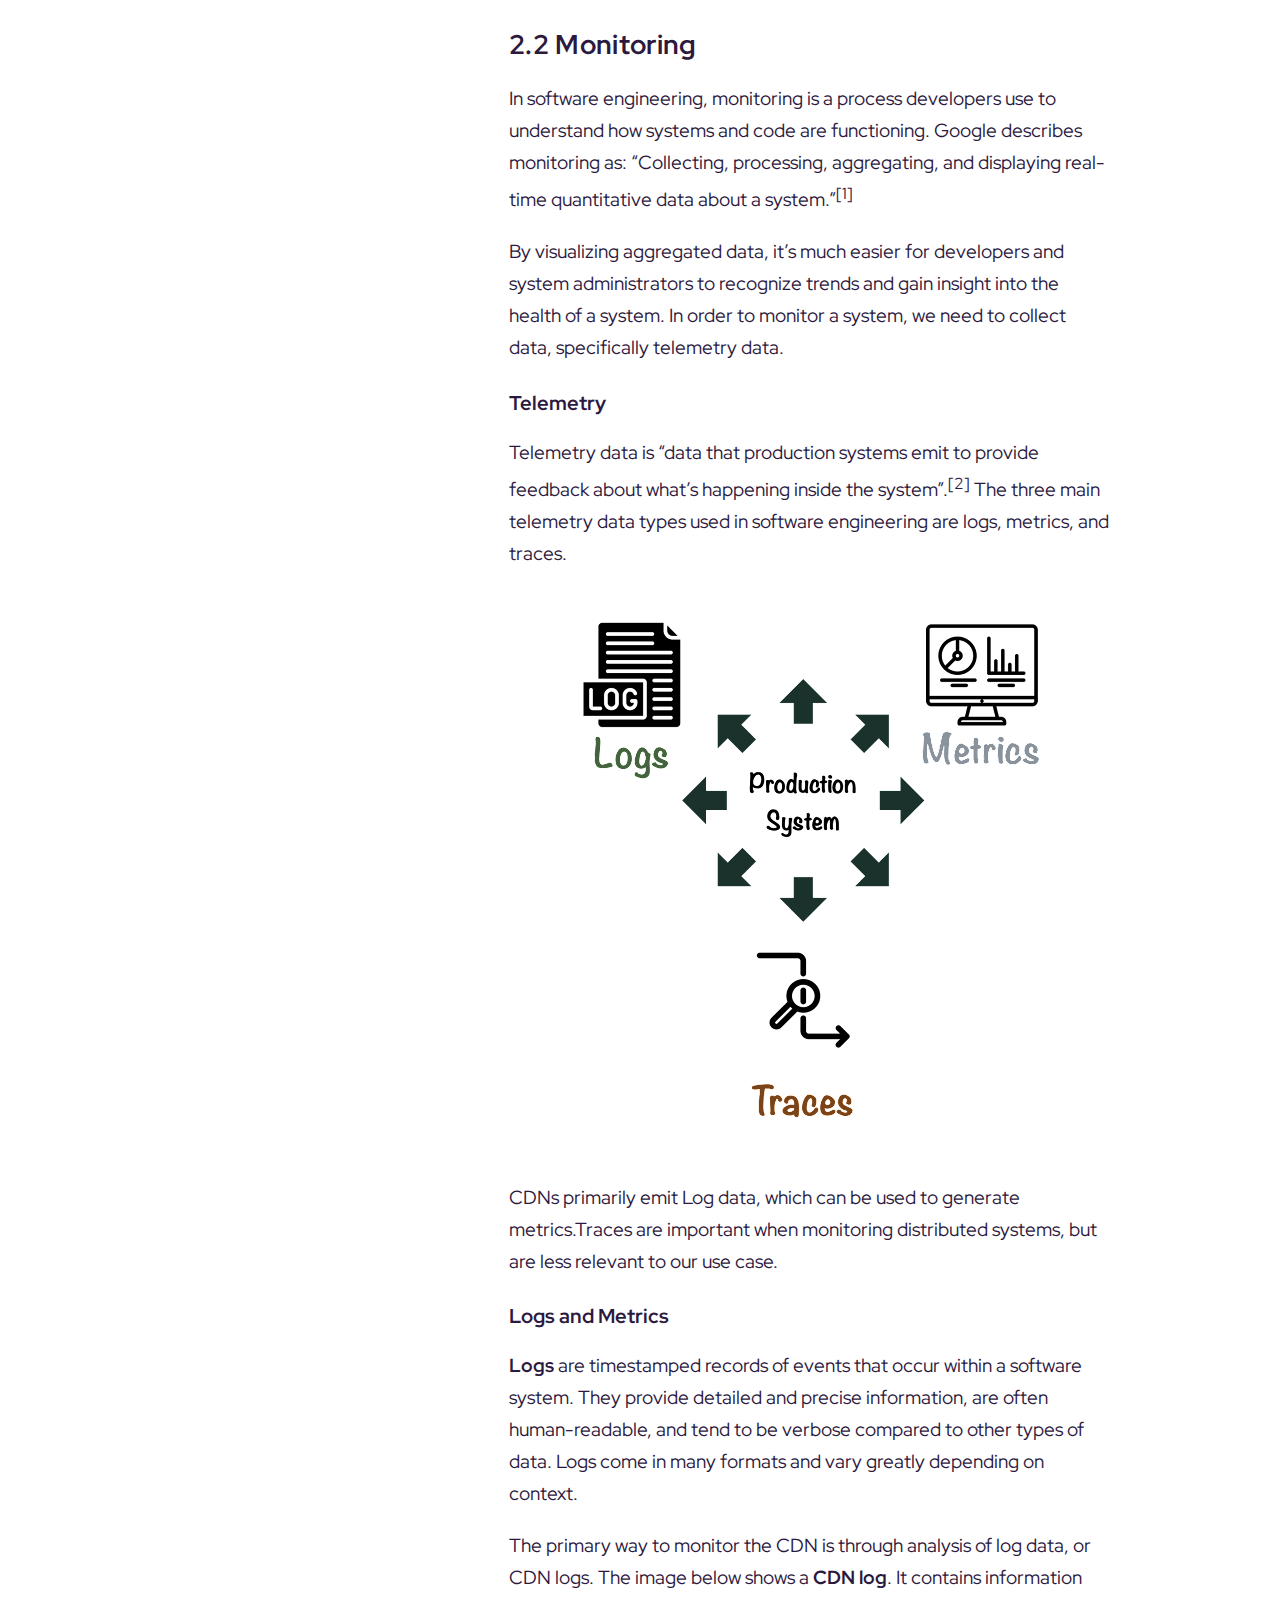
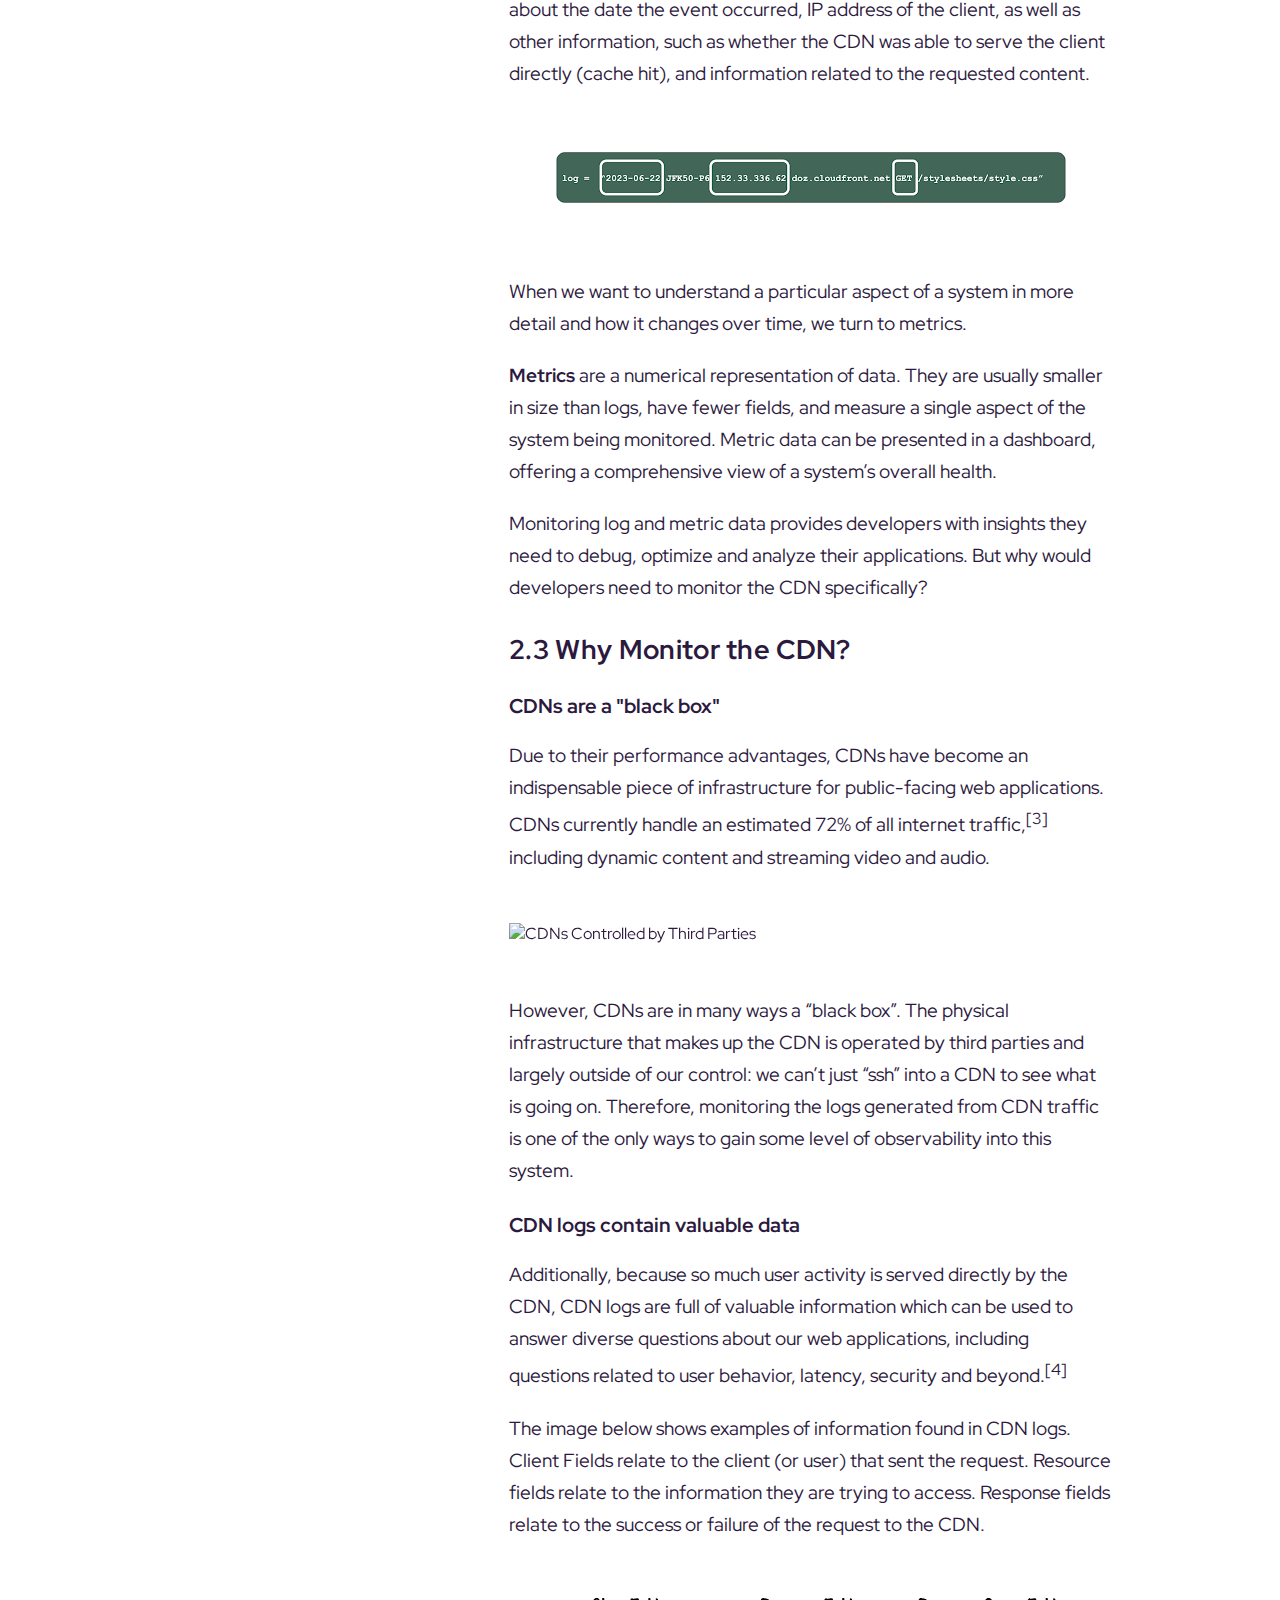
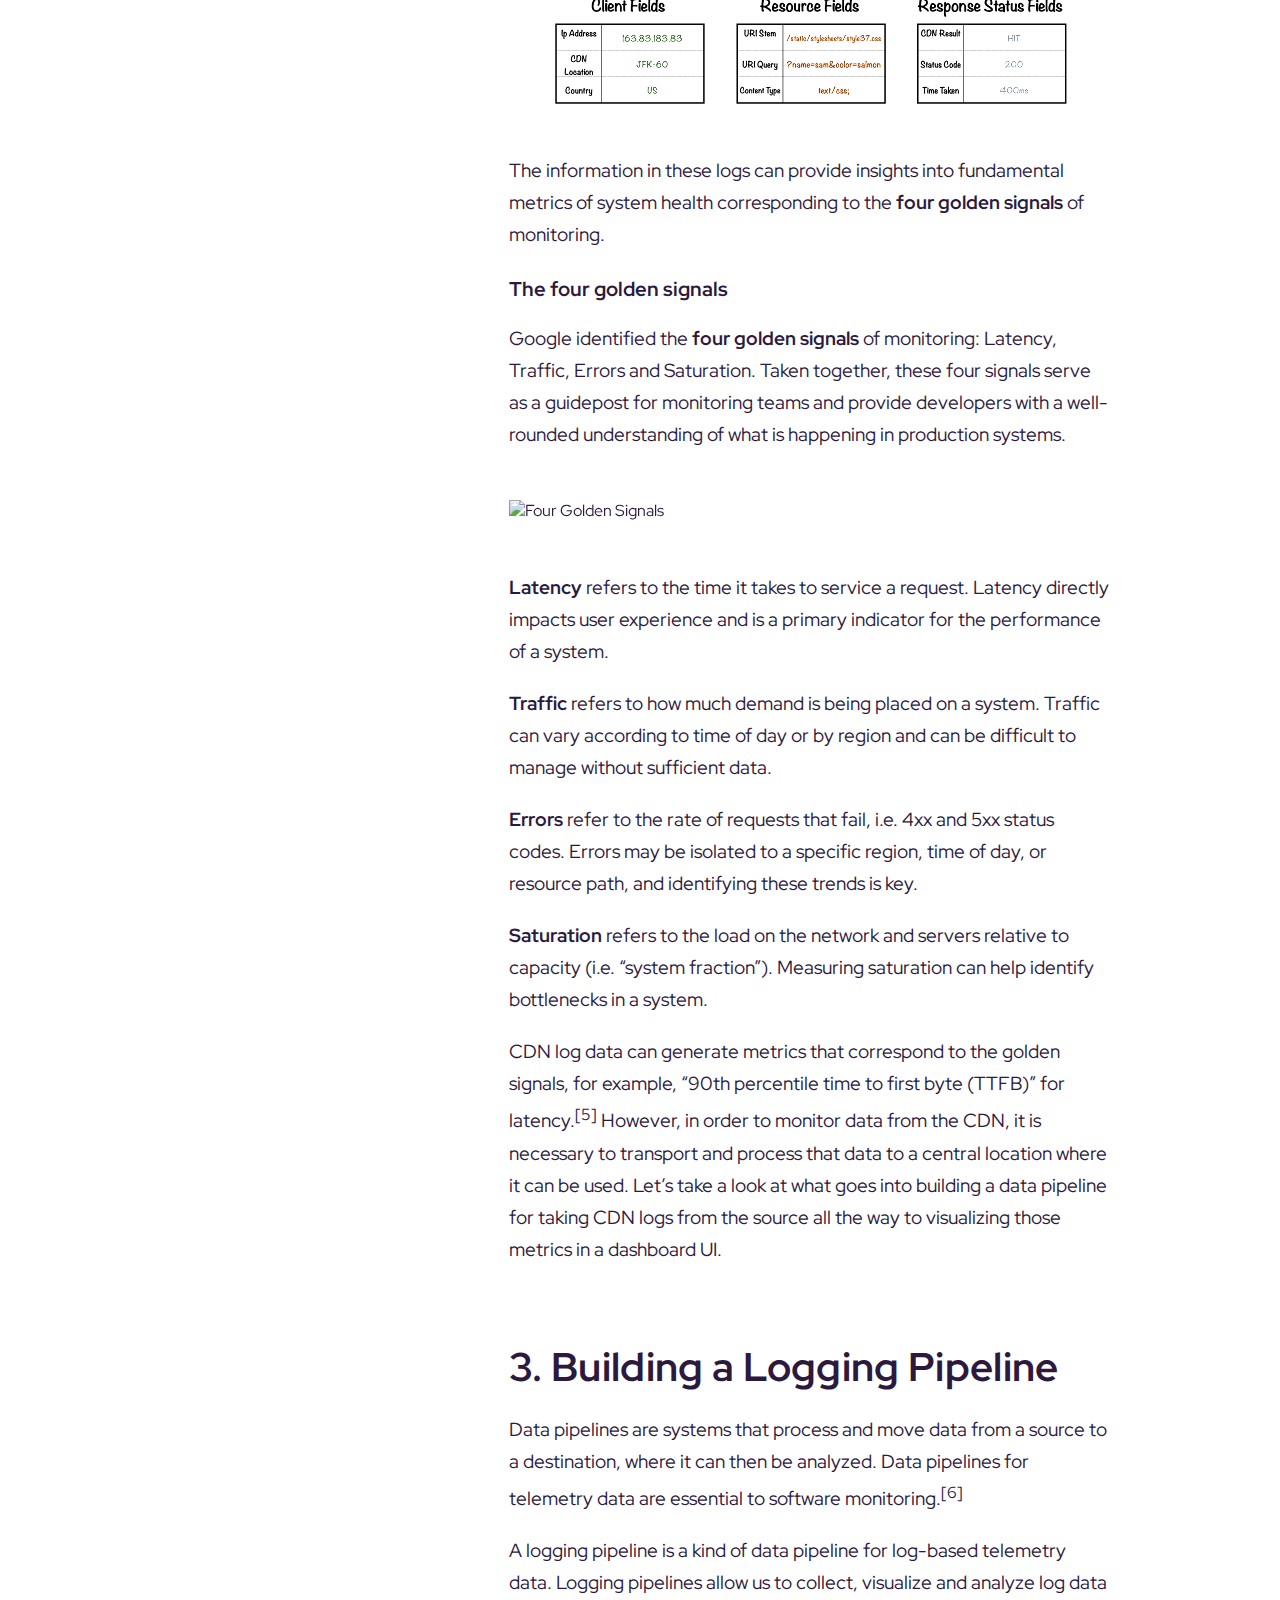
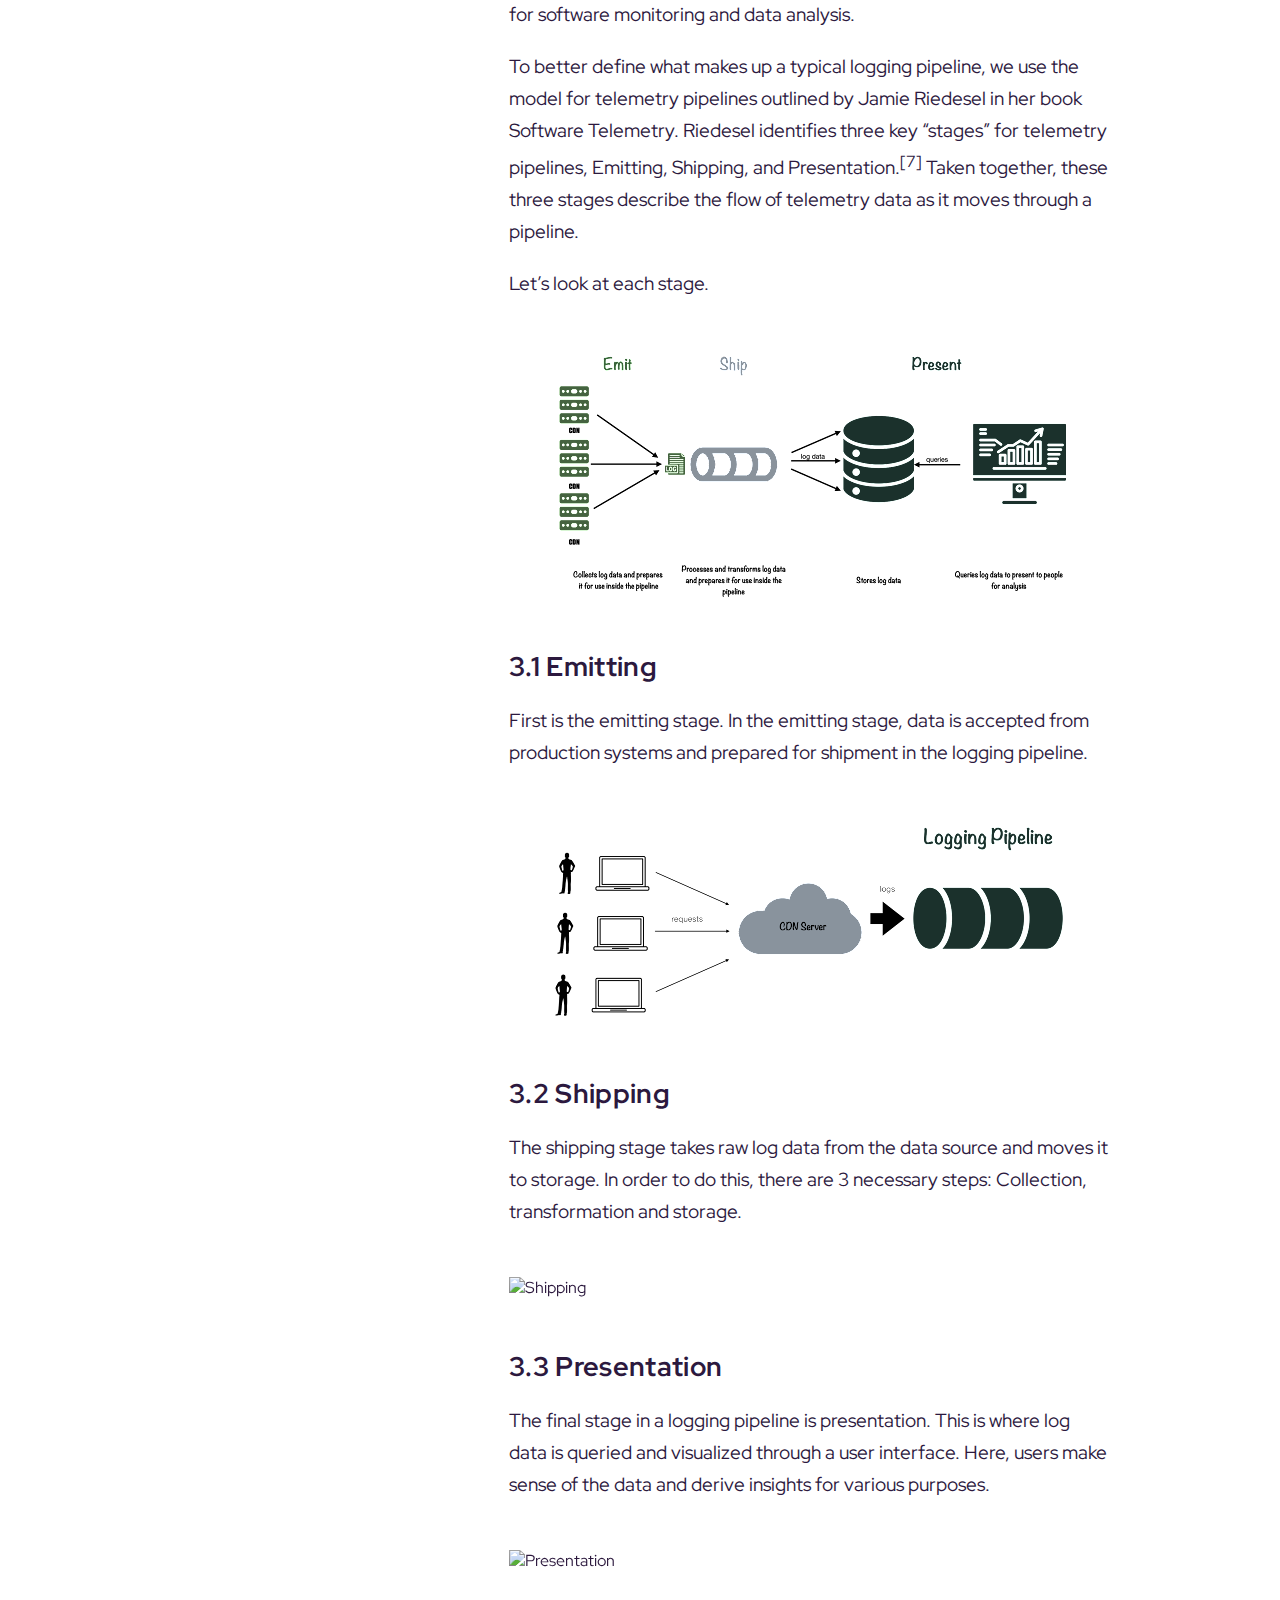
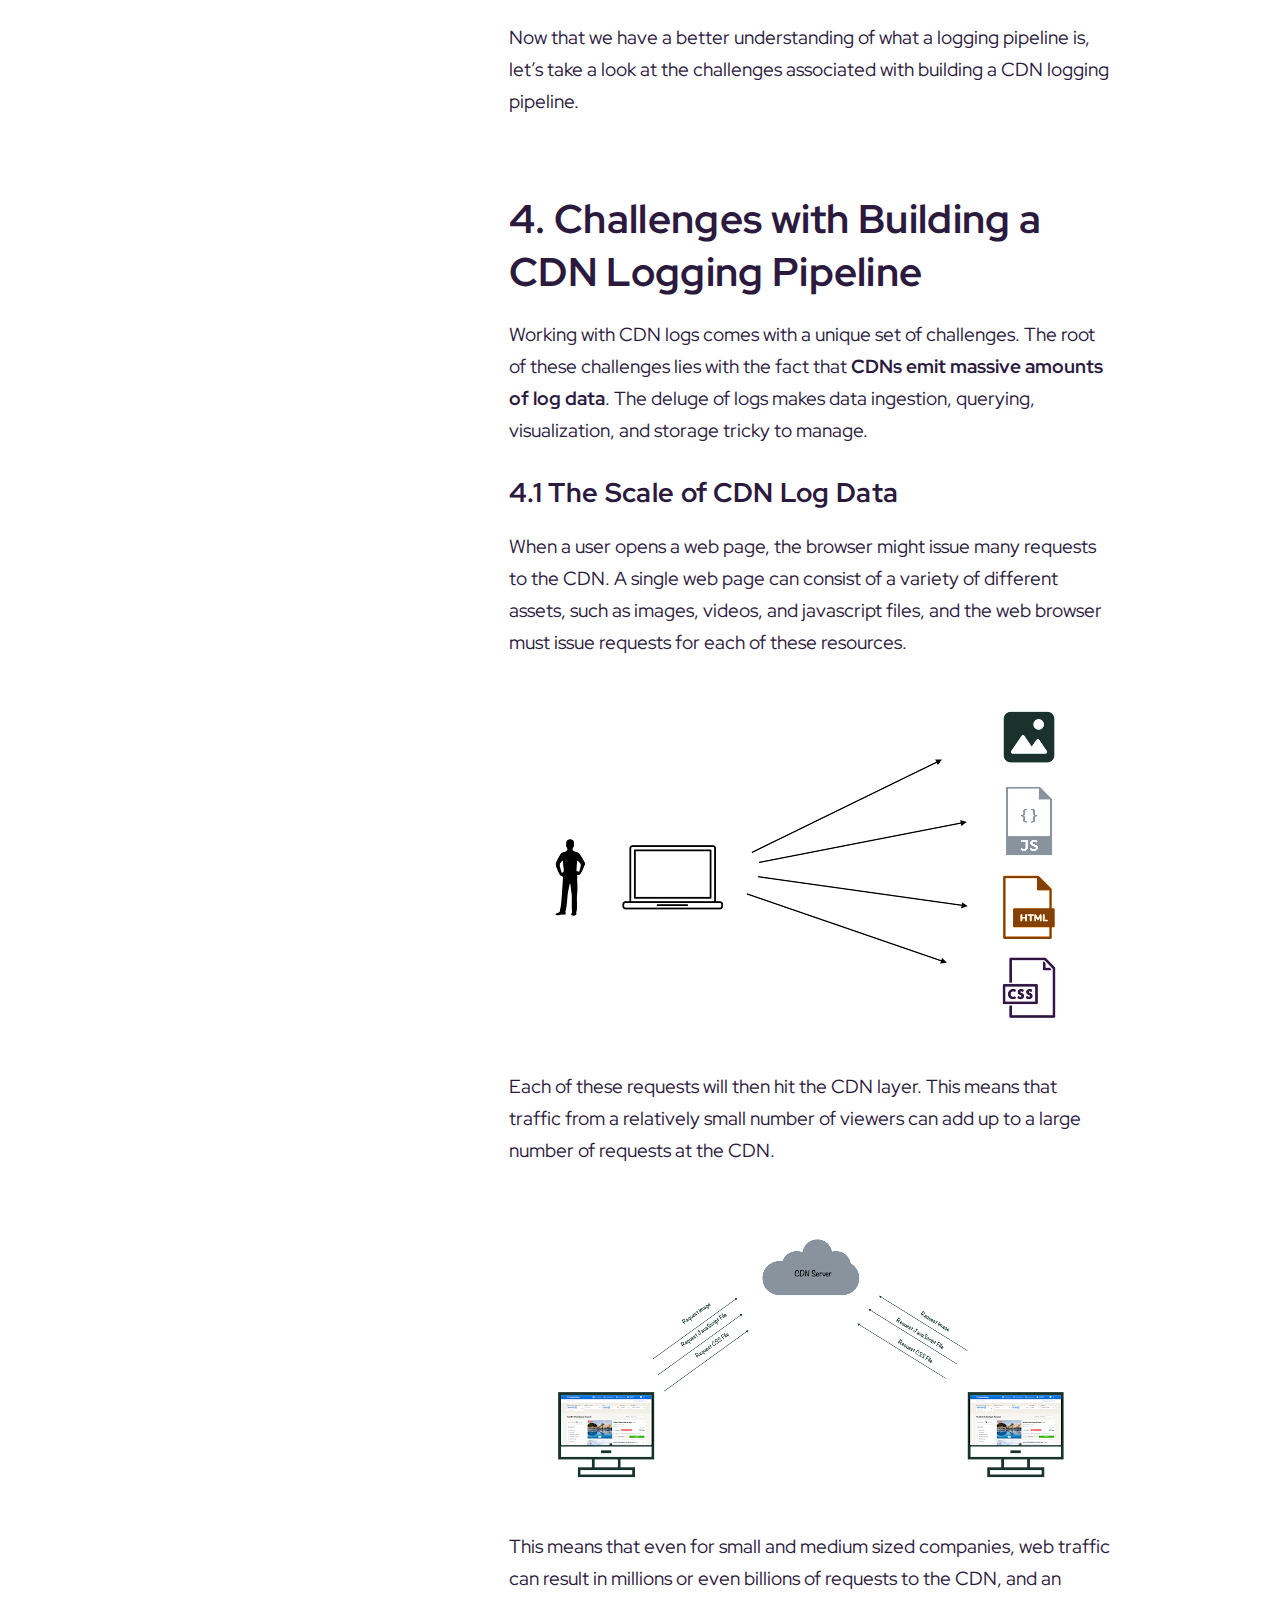
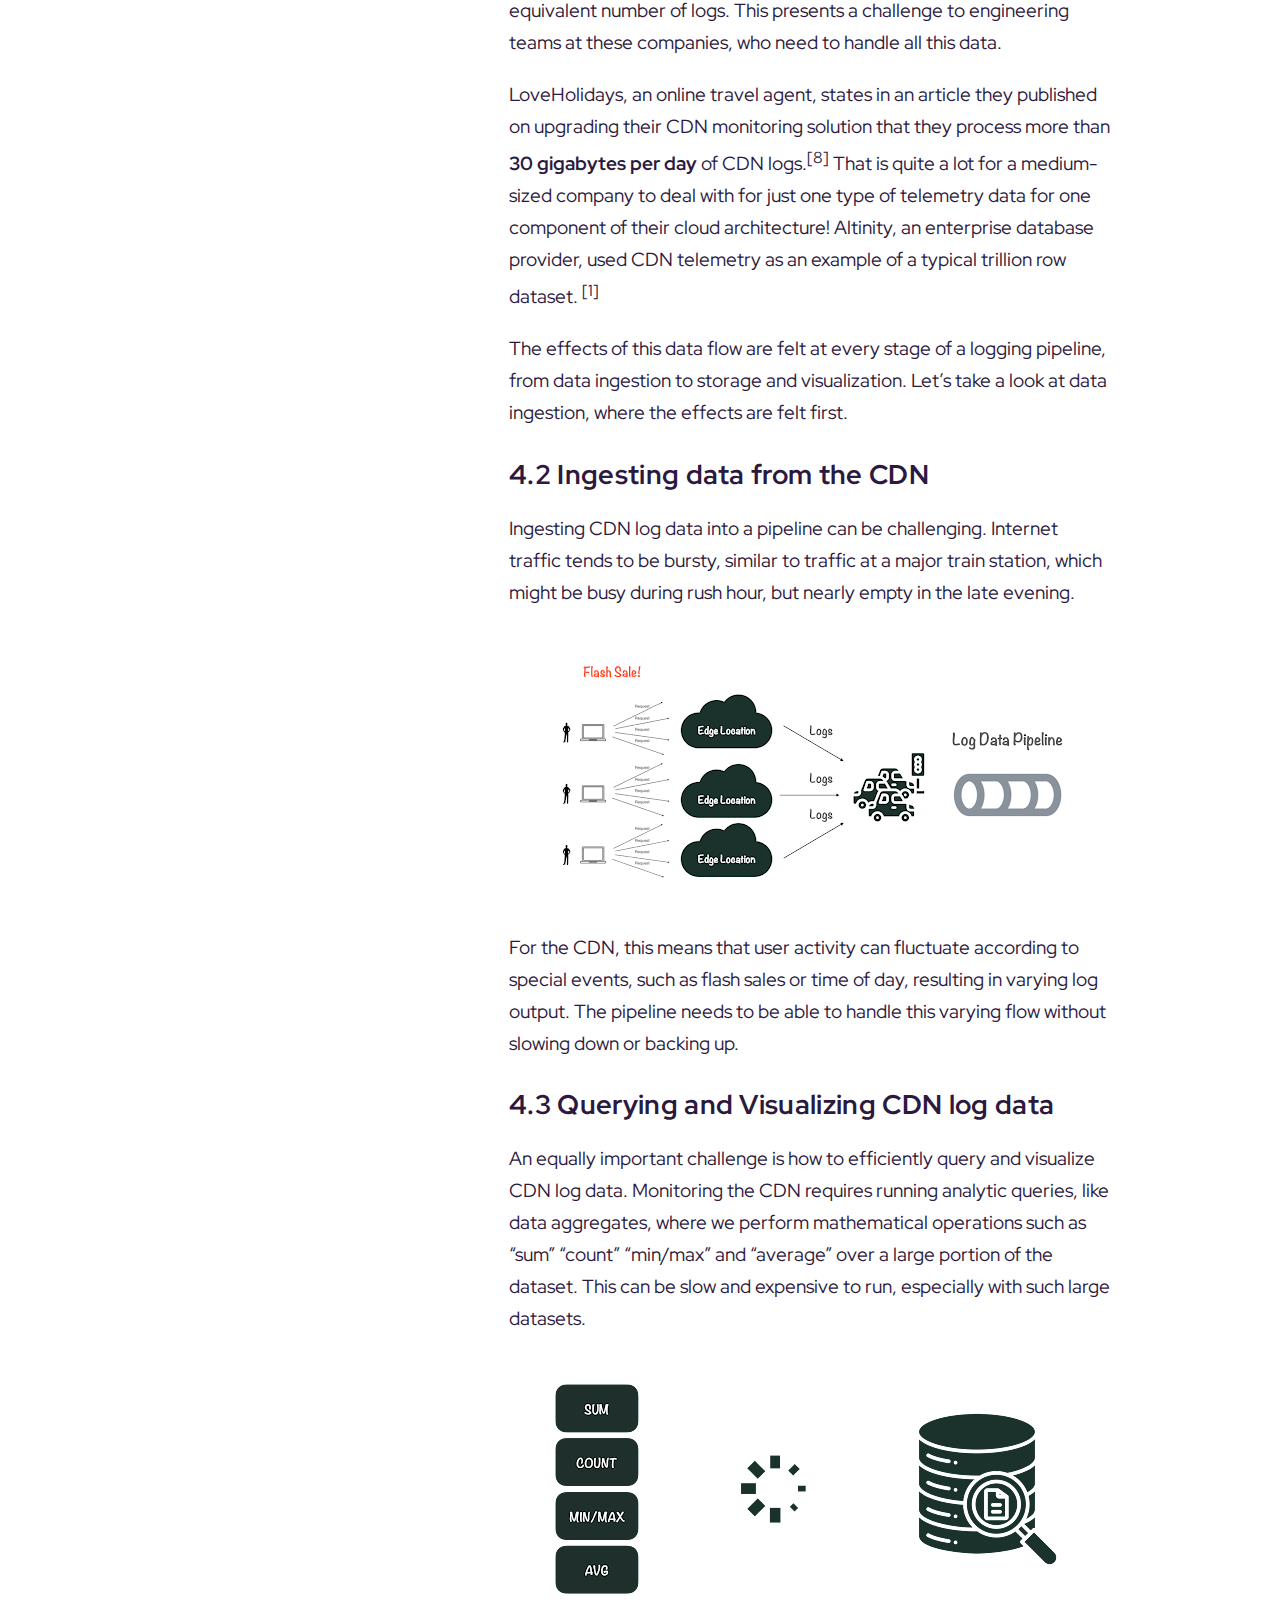
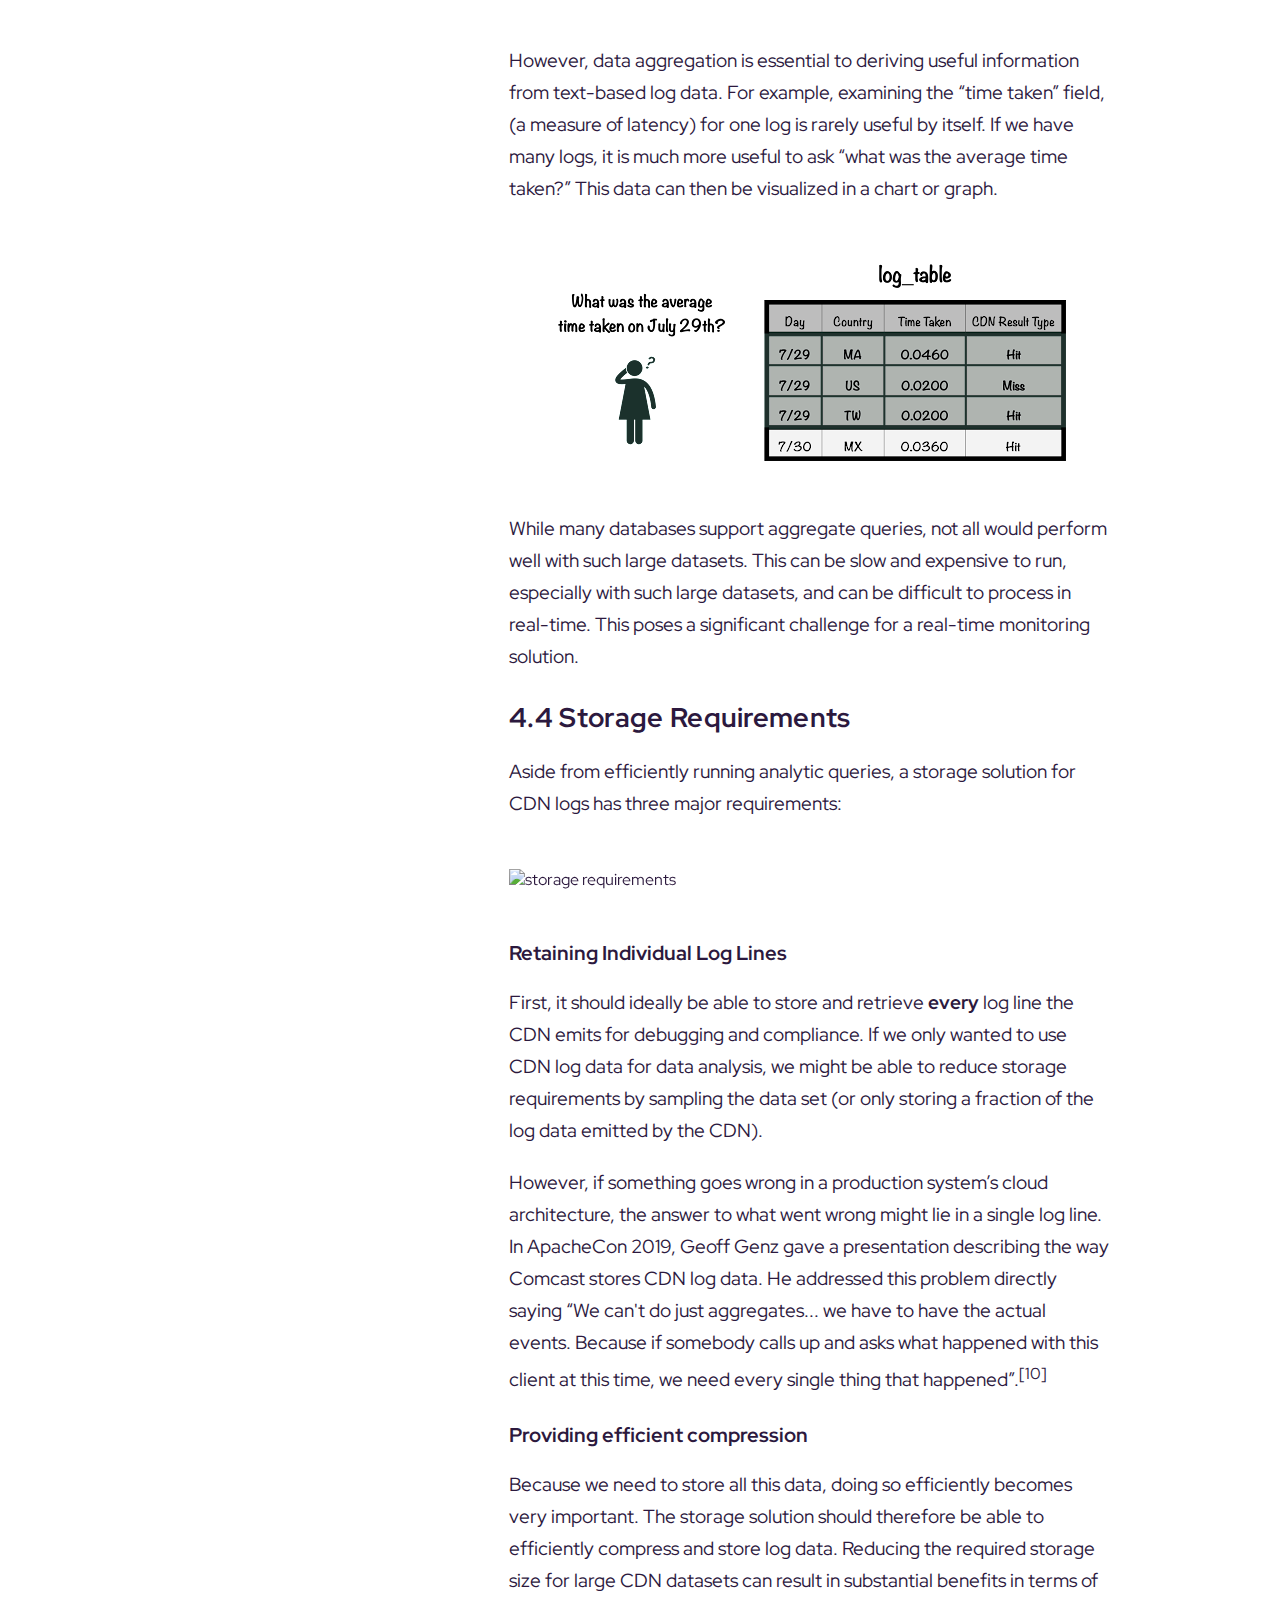
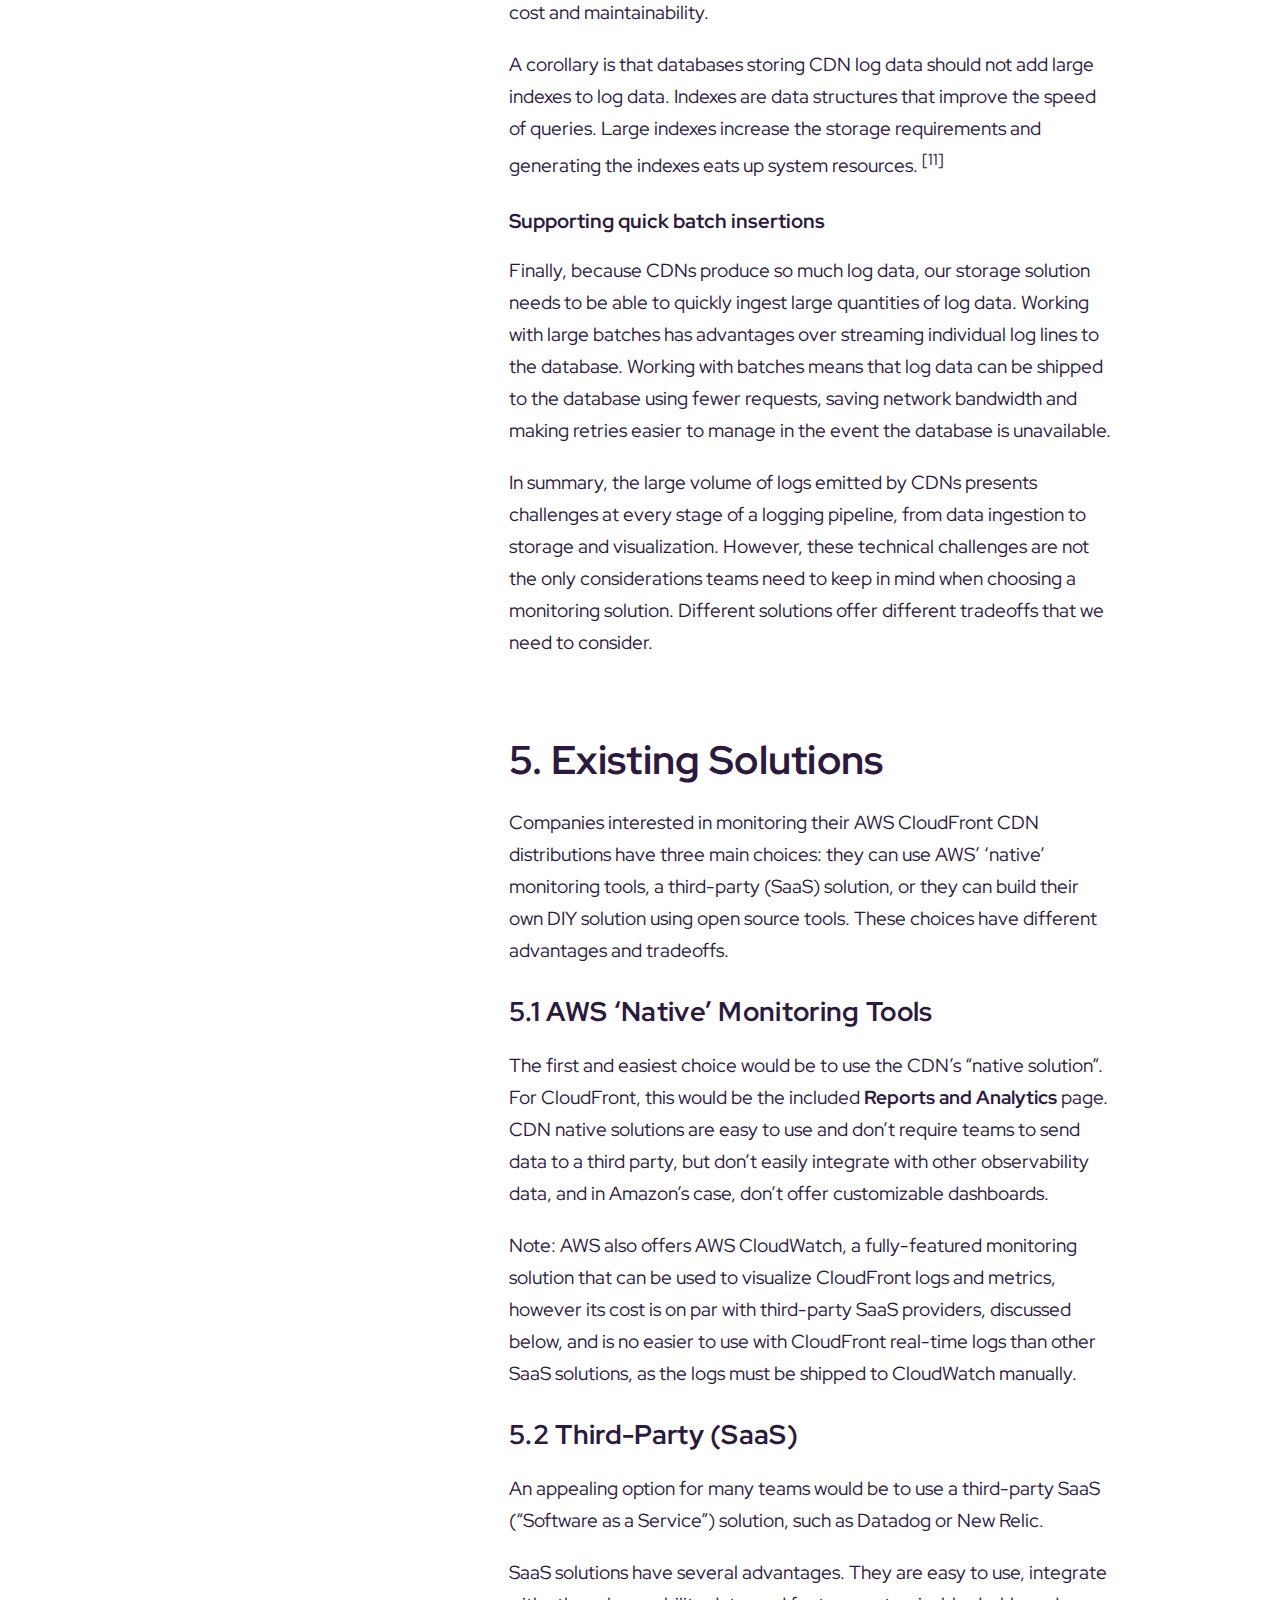
==== commit a697379e: "second half with diagrams and references" ====
--- a/case-study.html
+++ b/case-study.html
@@ -60,6 +60,45 @@
         <li>
           <a href="#what-is-a-cdn"> 2. What is a CDN?</a>
         </li>
+        <li>
+          <a href="#building-a-logging-pipeline"> 3. Building a Logging Pipeline</a>
+        </li>
+        <li>
+          <a href="#challenges-with-building-a-logging-pipeline">4. Challenges with Building a CDN Logging Pipeline</a>
+        </li>
+        <li>
+          <a href="#existing-solutions"> 5. Existing Solutions</a>
+        </li>
+        <li>
+          <a href="#introducing-canopy"> 6. Introducing Canopy</a>
+        </li>
+        <li>
+          <a href="#using-canopy"> 7. Using Canopy</a>
+        </li>
+        <li>
+          <a href="#architecture-overview">8. Architecture Overview</a>
+        </li>
+        <li>
+          <a href="#fundamental-challenges">9. Fundamental Challenges</a>
+        </li>
+        <li>
+          <a href="#automating-cloud-deployment">10. Automating Cloud Deployment</a>
+        </li>
+        <li>
+          <a href="#improving-the-core-pipeline">11. Technical Challenges: Improving the Core Pipeline</a>
+        </li>
+        <li>
+          <a href="#beyond-the-core-pipeline">12. Beyond the Core Pipeline</a>
+        </li>
+        <li>
+          <a href="#final-architecture">13. Final Architecture</a>
+        </li>
+        <li>
+          <a href="#conclusion">14. Conclusion</a>
+        </li>
+        <li>
+          <a href="#future-work">15. Future work</a>
+        </li>
       </ul>
     </aside>
 
@@ -68,7 +107,7 @@
         <h1>Case Study</h1>
         <h2 id="Introduction">1. Introduction</h2>
         <p>
-          Canopy is an open-source real-time monitoring framework designed specifically for use with the Amazon CloudFront CDN. We automate the deployment of an end-to-end pipeline for collecting, transforming, and storing Amazon CloudFront CDN logs, and process those logs to generate a critical suite of metrics for analysis. 
+          Canopy is an open-source real-time monitoring framework designed specifically for use with the Amazon CloudFront CDN. We automate the deployment of an end-to-end pipeline for collecting, transforming, and storing Amazon CloudFront CDN logs, and process those logs to generate a critical suite of metrics for analysis.
         </p>
         <p>
           In this case study, we introduce CDNs and discuss why you would want to monitor the CDN. Next, we discuss the challenges of working with CDN data and existing real-world solutions. Finally, we outline the evolution of Canopy’s architecture, from an initial prototype, to its current form.
@@ -97,11 +136,1081 @@
         </div>
 
         <p>
-          <strong>Reducing the request load on the origin server.</strong> The second major benefit that comes from using CDNs is they can lower the load on a company’s web servers, otherwise known as origin servers. A request fulfilled by the CDN is a request the origin server doesn’t have to address, reducing both bandwidth at the origin, and the system resources required to process requests. 
+          <strong>Reducing the request load on the origin server.</strong> The second major benefit that comes from using CDNs is they can lower the load on a company’s web servers, otherwise known as <strong>origin servers</strong>. A request fulfilled by the CDN is a request the origin server doesn’t have to address, reducing both bandwidth at the origin, and the system resources required to process requests. 
         </p>
         <div class="img-wrapper">
           <img src="images/diagrams/reduceLoadOnServer.png" alt="latency2" />
         </div>
+        <p>
+          CDNs can improve the performance of web applications. But in order to gain insights into how the CDN is functioning, developers need to <strong>monitor</strong> the CDN.
+        </p>
+
+        <h3 id="monitoring">2.2 Monitoring</h3>
+        <p>
+          In software engineering, monitoring is a process developers use to understand how systems and code are functioning. Google describes monitoring as: “Collecting, processing, aggregating, and displaying real-time quantitative data about a system.”<sup class="footnote-ref"><a id="fnref1" href="#fn1">[1]</a></sup>
+        </p>
+        <p>
+          By visualizing aggregated data, it’s much easier for developers and system administrators to recognize trends and gain insight into the health of a system. In order to monitor a system, we need to collect data, specifically telemetry data.
+        </p>
+
+        <h4>Telemetry</h4>
+        <p>
+          Telemetry data is “data that production systems emit to provide feedback about what’s happening inside the system”.<sup class="footnote-ref"><a id="fnref2" href="#fn2">[2]</a></sup> The three main telemetry data types used in software engineering are logs, metrics, and traces.
+        </p>
+        <div class="img-wrapper">
+          <img src="images/diagrams/logsMetricsTraces.png" alt="logsMetricsTraces" />
+        </div>
+
+        <p>
+          CDNs primarily emit Log data, which can be used to generate metrics.Traces are important when monitoring distributed systems, but are less relevant to our use case.
+        </p>
+
+        <h4>Logs and Metrics</h4>
+
+        <p>
+          <strong>Logs</strong> are timestamped records of events that occur within a software system. They provide detailed and precise information, are often human-readable, and tend to be verbose compared to other types of data. Logs come in many formats and vary greatly depending on context. 
+        </p>
+
+        <p>
+          The primary way to monitor the CDN is through analysis of log data, or CDN logs. The image below shows a <strong>CDN log</strong>. It contains information about the date the event occurred, IP address of the client, as well as other information, such as whether the CDN was able to serve the client directly (cache hit), and information related to the requested content.
+        </p>
+
+        <div class="img-wrapper">
+          <img src="images/diagrams/unstructuredLog.png" alt="unstructuredLog" />
+        </div>
+
+        <p>
+          When we want to understand a particular aspect of a system in more detail and how it changes over time, we turn to metrics. 
+        </p>
+
+        <p>
+          <strong>Metrics</strong> are a numerical representation of data. They are usually smaller in size than logs, have fewer fields, and measure a single aspect of the system being monitored. Metric data can be presented in a dashboard, offering a comprehensive view of a system’s overall health. 
+        </p>
+
+        <p>
+          Monitoring log and metric data provides developers with insights they need to debug, optimize and analyze their applications. But why would developers need to monitor the CDN specifically?
+        </p>
+
+        <h3 id="why-monitor-the-cdn">2.3 Why Monitor the CDN?</h3>
+        <h4>CDNs are a "black box"</h4>
+
+        <p>
+          Due to their performance advantages, CDNs have become an indispensable piece of infrastructure for public-facing web applications. CDNs currently handle an estimated 72% of all internet traffic,<sup class="footnote-ref"><a id="fnref3" href="#fn3">[3]</a></sup>  including dynamic content and streaming video and audio.
+        </p>
+
+        <div class="img-wrapper">
+          <img src="images/diagrams/CDNsControlledByThirdParties.png" alt="CDNs Controlled by Third Parties" />
+        </div>
+
+        <p>
+          However, CDNs are in many ways a “black box”. The physical infrastructure that makes up the CDN is operated by third parties and largely outside of our control: we can’t just “ssh” into a CDN to see what is going on. Therefore, monitoring the logs generated from CDN traffic is one of the only ways to gain some level of observability into this system. 
+        </p>
+
+        <h4>CDN logs contain valuable data</h4>
+
+        <p>
+          Additionally, because so much user activity is served directly by the CDN, CDN logs are full of valuable information which can be used to answer diverse questions about our web applications, including questions related to user behavior, latency, security and beyond.<sup class="footnote-ref"><a id="fnref4" href="#fn4">[4]</a></sup>
+        </p>
+
+        <p>
+          The image below shows examples of information found in CDN logs. Client Fields relate to the client (or user) that sent the request. Resource fields relate to the information they are trying to access. Response fields relate to the success or failure of the request to the CDN. 
+        </p>
+
+        <div class="img-wrapper">
+          <img src="images/diagrams/CDNLogFieldsWhyMonitor.png" alt="CDN Log Fields" />
+        </div>
+
+        <p>
+          The information in these logs can provide insights into fundamental metrics of system health corresponding to the <strong>four golden signals</strong> of monitoring.
+        </p>
+
+        <h4>The four golden signals</h4>
+
+        <p>
+          Google identified the <strong>four golden signals</strong> of monitoring: Latency, Traffic, Errors and Saturation. Taken together, these four signals serve as a guidepost for monitoring teams and provide developers with a well-rounded understanding of what is happening in production systems. 
+        </p>
+
+        <div class="img-wrapper">
+          <img src="images/diagrams/fourGoldenSignals.png" alt="Four Golden Signals" />
+        </div>
+
+        <p>
+          <strong>Latency</strong> refers to the time it takes to service a request. Latency directly impacts user experience and is a primary indicator for the performance of a system.
+        </p>
+
+        <p>
+          <strong>Traffic</strong> refers to how much demand is being placed on a system. Traffic can vary according to time of day or by region and can be difficult to manage without sufficient data.
+        </p>
+
+        <p>
+          <strong>Errors</strong> refer to the rate of requests that fail, i.e. 4xx and 5xx status codes. Errors may be isolated to a specific region, time of day, or resource path, and identifying these trends is key.
+        </p>
+
+        <p>
+          <strong>Saturation</strong> refers to the load on the network and servers relative to capacity (i.e. “system fraction”). Measuring saturation can help identify bottlenecks in a system.
+        </p>
+
+        <p>
+          CDN log data can generate metrics that correspond to the golden signals, for example, “90th percentile time to first byte (TTFB)” for latency.<sup class="footnote-ref"><a id="fnref5" href="#fn5">[5]</a></sup> However, in order to monitor data from the CDN, it is necessary to transport and process that data to a central location where it can be used. Let’s take a look at what goes into building a data pipeline for taking CDN logs from the source all the way to visualizing those metrics in a dashboard UI. 
+        </p>
+
+        <h2 id="building-a-logging-pipeline">3. Building a Logging Pipeline</h2>
+
+        <p>
+          Data pipelines are systems that process and move data from a source to a destination, where it can then be analyzed. Data pipelines for telemetry data are essential to software monitoring.<sup class="footnote-ref"><a id="fnref6" href="#fn6">[6]</a></sup>
+        </p>
+
+        <p>
+          A logging pipeline is a kind of data pipeline for log-based telemetry data. Logging pipelines allow us to collect, visualize and analyze log data for software monitoring and data analysis.
+        </p>
+
+        <p>
+          To better define what makes up a typical logging pipeline, we use the model for telemetry pipelines outlined by Jamie Riedesel in her book Software Telemetry. Riedesel identifies three key “stages” for telemetry pipelines, Emitting, Shipping, and Presentation.<sup class="footnote-ref"><a id="fnref7" href="#fn7">[7]</a></sup> Taken together, these three stages describe the flow of telemetry data as it moves through a pipeline.
+        </p>
+
+        <p>
+          Let’s look at each stage. 
+        </p>
+
+        <div class="img-wrapper">
+          <img src="images/diagrams/CDNLoggingPipeline.png" alt="CDN Logging Pipeline" />
+        </div>
+
+        <h3 id="emitting">3.1 Emitting</h3>
+
+        <p>
+          First is the emitting stage. In the emitting stage, data is accepted from production systems and prepared for shipment in the logging pipeline.
+        </p>
+
+        <div class="img-wrapper">
+          <img src="images/diagrams/emitting.png" alt="Emitting" />
+        </div>
+
+        <h3 id="shipping">3.2 Shipping</h3>
+        <p>
+          The shipping stage takes raw log data from the data source and moves it to storage. In order to do this, there are 3 necessary steps: Collection, transformation and storage.
+        </p>
+
+        <div class="img-wrapper">
+          <img src="images/diagrams/shipping.png" alt="Shipping" />
+        </div>
+
+        <h3 id="presentation">3.3 Presentation</h3>
+
+        <p>
+          The final stage in a logging pipeline is presentation. This is where log data is queried and visualized through a user interface. Here, users make sense of the data and derive insights for various purposes. 
+        </p>
+
+        <div class="img-wrapper">
+          <img src="images/diagrams/presentation.png" alt="Presentation" />
+        </div>
+
+        <p>
+          Now that we have a better understanding of what a logging pipeline is, let’s take a look at the challenges associated with building a CDN logging pipeline.
+        </p>
+
+        
+        <h2 id="challenges-with-building-a-logging-pipeline">4. Challenges with Building a CDN Logging Pipeline </h2>
+
+        <p>
+          Working with CDN logs comes with a unique set of challenges. The root of these challenges lies with the fact that <strong>CDNs emit massive amounts of log data</strong>. The deluge of logs makes data ingestion, querying, visualization, and storage tricky to manage.
+        </p>
+
+        <h3 id="the-scale-of-CDN-log-data">4.1 The Scale of CDN Log Data </h3>
+
+        <p>
+          When a user opens a web page, the browser might issue many requests to the CDN. A single web page can consist of a variety of different assets, such as images, videos, and javascript files, and the web browser must issue requests for each of these resources. 
+        </p>
+
+        <div class="img-wrapper">
+          <img src="images/diagrams/scaleOfCDNLogData1Person.png" alt="The Scale of CDN Log Data One Person" />
+        </div>
+
+        <p>
+          Each of these requests will then hit the CDN layer. This means that traffic from a relatively small number of viewers can add up to a large number of requests at the CDN.
+        </p>
+
+        <div class="img-wrapper">
+          <img src="images/diagrams/scaleOfCDNLogData2Computers.png" alt="The Scale of CDN Log Data Two Computers" />
+        </div>
+
+        <p>
+          This means that even for small and medium sized companies, web traffic can result in millions or even billions of requests to the CDN, and an equivalent number of logs. This presents a challenge to engineering teams at these companies, who need to handle all this data. 
+        </p>
+
+        <p>
+          LoveHolidays, an online travel agent, states in an article they published on upgrading their CDN monitoring solution that they process more than <strong>30 gigabytes per day</strong> of CDN logs.<sup class="footnote-ref"><a id="fnref8" href="#fn8">[8]</a></sup> That is quite a lot for a medium-sized company to deal with for just one type of telemetry data for one component of their cloud architecture! Altinity, an enterprise database provider, used CDN telemetry as an example of a typical trillion row dataset. <sup class="footnote-ref"><a id="fnref9" href="#fn9">[1]</a></sup>
+        </p>
+
+        <p>
+          The effects of this data flow are felt at every stage of a logging pipeline, from data ingestion to storage and visualization. Let’s take a look at data ingestion, where the effects are felt first.
+        </p>
+
+        <h3 id="ingesting-data-from-the-cdn">4.2 Ingesting data from the CDN</h3>
+
+        <p>
+          Ingesting CDN log data into a pipeline can be challenging. Internet traffic tends to be bursty, similar to traffic at a major train station, which might be busy during rush hour, but nearly empty in the late evening. 
+        </p>
+
+        <div class="img-wrapper">
+          <img src="images/diagrams/burstyIngestion.png" alt="Bursty Ingestion" />
+        </div>
+
+        <p>
+          For the CDN, this means that user activity can fluctuate according to special events, such as flash sales or time of day, resulting in varying log output.  The pipeline needs to be able to handle this varying flow without slowing down or backing up.
+        </p>
+
+        <h3 id="querying-and-visualizing-cdn-log-data">4.3 Querying and Visualizing CDN log data</h3>
+
+        <p>
+          An equally important challenge is how to efficiently query and visualize CDN log data. Monitoring the CDN requires running analytic queries, like data aggregates, where we perform mathematical operations such as “sum” “count” “min/max” and “average” over a large portion of the dataset. This can be slow and expensive to run, especially with such large datasets.
+        </p>
+
+        <div class="img-wrapper">
+          <img src="images/diagrams/aggregateQueriesSlow.png" alt="aggregate queries are slow" />
+        </div>
+
+        <p>
+          However, data aggregation is essential to deriving useful information from text-based log data. For example, examining the “time taken” field, (a measure of latency) for one log is rarely useful by itself. If we have many logs, it is much more useful to ask “what was the average time taken?” This data can then be visualized in a chart or graph. 
+        </p>
+
+        <div class="img-wrapper">
+          <img src="images/diagrams/aggregateQueriesTableAvgTimeTaken.png" alt="aggregate queries table avg time taken" />
+        </div>
+
+        <p>
+          While many databases support aggregate queries, not all would perform well with such large datasets. This can be slow and expensive to run, especially with such large datasets, and can be difficult to process in real-time. This poses a significant challenge for a real-time monitoring solution.
+        </p>
+
+        <h3 id="storage-requirements">4.4 Storage Requirements</h3>
+
+        <p>
+          Aside from efficiently running analytic queries, a storage solution for CDN logs has three major requirements:
+        </p>
+
+        <div class="img-wrapper">
+          <img src="images/diagrams/storageRequirements.png" alt="storage requirements" />
+        </div>
+
+        <h4>Retaining Individual Log Lines</h4>
+
+        <p>
+          First, it should ideally be able to store and retrieve <strong>every</strong> log line the CDN emits for debugging and compliance. If we only wanted to use CDN log data for data analysis, we might be able to reduce storage requirements by sampling the data set (or only storing a fraction of the log data emitted by the CDN).
+        </p>
+
+        <p>
+          However, if something goes wrong in a production system’s cloud architecture, the answer to what went wrong might lie in a single log line. In ApacheCon 2019, Geoff Genz gave a presentation describing the way Comcast stores CDN log data. He addressed this problem directly saying “We can't do just aggregates... we have to have the actual events. Because if somebody calls up and asks what happened with this client at this time, we need every single thing that happened”.<sup class="footnote-ref"><a id="fnref10" href="#fn10">[10]</a></sup>
+        </p>
+
+        <h4>Providing efficient compression</h4>
+
+        <p>
+          Because we need to store all this data, doing so efficiently becomes very important. The storage solution should therefore be able to efficiently compress and store log data. Reducing the required storage size for large CDN datasets can result in substantial benefits in terms of cost and maintainability.
+        </p>
+
+        <p>
+          A corollary is that databases storing CDN log data should not add large indexes to log data. Indexes are data structures that improve the speed of queries. Large indexes increase the storage requirements and generating the indexes eats up system resources. <sup class="footnote-ref"><a id="fnref11" href="#fn11">[11]</a></sup>
+        </p>
+
+        <h4>Supporting quick batch insertions</h4>
+
+        <p>
+          Finally, because CDNs produce so much log data, our storage solution needs to be able to quickly ingest large quantities of log data. Working with large batches has advantages over streaming individual log lines to the database. Working with batches means that log data can be shipped to the database using fewer requests, saving network bandwidth and making retries easier to manage in the event the database is unavailable.
+        </p>
+
+        <p>
+          In summary, the large volume of logs emitted by CDNs presents challenges at every stage of a logging pipeline, from data ingestion to storage and visualization. However, these technical challenges are not the only considerations teams need to keep in mind when choosing a monitoring solution. Different solutions offer different tradeoffs that we need to consider.
+        </p>
+
+        <h2 id="existing-solutions">5. Existing Solutions</h2>
+
+        <p>
+          Companies interested in monitoring their AWS CloudFront CDN distributions have three main choices: they can use AWS’ ‘native’ monitoring tools, a third-party (SaaS) solution, or they can build their own DIY solution using open source tools. These choices have different advantages and tradeoffs.
+        </p>
+
+        <h3 id="aws-native-monitoring-tools">5.1 AWS ‘Native’ Monitoring Tools</h3>
+
+        <p>
+          The first and easiest choice would be to use the CDN’s “native solution”. For CloudFront, this would be the included <strong>Reports and Analytics</strong> page. CDN native solutions are easy to use and don’t require teams to send data to a third party, but don’t easily integrate with other observability data, and in Amazon’s case, don’t offer customizable dashboards.
+        </p>
+
+        <p>
+          Note: AWS also offers AWS CloudWatch, a fully-featured monitoring solution that can be used to visualize CloudFront logs and metrics, however its cost is on par with third-party SaaS providers, discussed below, and is no easier to use with CloudFront real-time logs than other SaaS solutions, as the logs must be shipped to CloudWatch manually.
+        </p>
+
+        <h3 id="third-party-saas">5.2 Third-Party (SaaS)</h3>
+
+        <p>
+          An appealing option for many teams would be to use a third-party SaaS (“Software as a Service”) solution, such as Datadog or New Relic. 
+        </p>
+
+        <p>
+          SaaS solutions have several advantages. They are easy to use, integrate with other observability data, and feature customizable dashboards. They also manage the logging pipeline for you, relieving the developer from concerns about deploying, scaling, or maintaining pipeline infrastructure. 
+        </p>
+
+        <p>
+          However, SaaS solutions are not ideal for teams that have strict data ownership requirements. Teams handling sensitive data or operating in regulated industries must consider data privacy and compliance requirements. They would have to give up control over their log data and infrastructure to a third-party, including the ability to decide how and where the logs are stored and processed. Third-party vendors can also be expensive.
+        </p>
+
+        <h3 id="diy">5.3 DIY</h3>
+
+        <p>
+          Finally, teams looking to monitor the CDN can choose to build a custom DIY solution. 
+        </p>
+
+        <p>
+          A main advantage of DIY solutions is data ownership. DIY solutions allow development teams to retain complete control over their data: who accesses it, where it’s stored, and how long to store it. It also means the flexibility to customize the pipeline according to their specific requirements.
+        </p>
+
+        <p>
+          The downside to this approach is the labor required to build it. Building a solution could take weeks or months depending on the complexity of the project and available developer time. 
+        </p>
+
+        <h3 id="another-option">5.4 Another Option?</h3>
+
+        <p>
+          For some teams, both SaaS solutions and the AWS native solutions may not work for their specific use case.  However, they may also not want to devote substantial developer time to building a DIY solution. <strong>This is where Canopy fits in.</strong>
+        </p>
+
+        <h2 id="introducing-canopy">6. Introducing Canopy</h2>
+
+        <p>
+          Canopy’s design incorporates the ease of use of a third-party SaaS solution with the data ownership and control associated with a DIY approach. 
+        </p>
+
+        <div class="img-wrapper">
+          <img src="images/diagrams/comparisonTableWCanopy.png" alt="comparison table with canopy" />
+        </div>
+
+        <p>
+          Canopy’s architecture is built using open-source components that are configured within the team’s own AWS account, allowing them full control of their data. Canopy also features customizable, real-time dashboards and fully-automated deployment.
+        </p>
+
+        <p>
+          However, Canopy lacks certain features offered by platforms like DataDog or a fully customized DIY solution. For example Canopy does not support integrating CDN log data with other observability data.
+        </p>
+
+        <p>
+          Let’s explore how to use Canopy for your team’s monitoring needs.
+        </p>
+
+        <h2 id="using-canopy">7. Using Canopy</h2>
+
+        <h3 id="installing-and-deploying-the-canopy-pipeline">7.1 Installing and Deploying the Canopy pipeline</h3>
+
+        <p>
+          Canopy is designed to be easy to use and require minimal configuration. The Canopy logging pipeline can be deployed to AWS in one command using “canopy deploy”. Detailed installation and configuration information can be found on our Github page.
+        </p>
+
+        <h3 id="monitoring-cdn-log-data">7.2 Monitoring CDN log Data</h3>
+
+        <p>
+          Canopy provides a custom set of Grafana-powered real-time dashboards divided into three tabs: CDN Logs Overview, Client Information, and Performance. They include metrics and visualizations corresponding to the four golden signals.
+        </p>
+
+        <div class="img-wrapper">
+          <img src="images/dashboardPics/graf_cdn_logs_overview.png" alt="Grafana Overview" />
+        </div>
+
+        <p>
+          This image shows the “CDN logs overview” dashboard, which is the main landing page for our users to monitor their CloudFront distributions. Here, we present traffic and error metrics, allowing users to quickly assess the health of their CDN traffic. The top row shows the overall cache hit ratio as well as information related to errors and total requests.
+        </p>
+
+        <p>
+          There are 2 other Grafana dashboards.
+        </p>
+
+        <p>
+          The Client Information tab presents traffic metrics, specifically related to the client. 
+        </p>
+
+        <div class="img-wrapper">
+          <img src="images/dashboardPics/graf_client_info.png" alt="Grafana Client Info" />
+        </div>
+
+        <p>
+          The Performance tab presents latency and saturation metrics.
+        </p>
+
+        <div class="img-wrapper">
+          <img src="images/dashboardPics/graf_performance.png" alt="Grafana Performance" />
+        </div>
+        
+        <h4>Admin Dashboard</h4>
+
+        <p>
+          Canopy also has an Admin dashboard, displayed here. From the Admin Dashboard, users can conveniently deploy and configure pipeline infrastructure as well as monitor the status of pipeline architecture after it has been deployed.
+        </p>
+
+        <div class="img-wrapper">
+          <img src="images/dashboardPics/admin_configure.png" alt="Admin Dash Configure" />
+        </div>
+
+        <p>
+          From the Admin Dashboard, teams can also configure “quick alerts” with the click of a button. Quick alerts send email notifications to teams when certain thresholds are met, corresponding to the golden signals. 
+        </p>
+
+        <div class="img-wrapper">
+          <img src="images/dashboardPics/admin_alerts.png" alt="Admin Dash Alerts" />
+        </div>
+
+        <p>
+          In the upcoming sections, we will discuss the challenges and engineering considerations that went into building Canopy’s pipeline architecture and examine the evolution of that architecture from an initial prototype to its current form.
+        </p>
+
+        <h2 id="architecture-overview">8. Architecture Overview</h2>
+
+        <p>
+          Building Canopy was a multi-step process. Through several iterations, we took Canopy from an idea to a fully automated real-time logging pipeline. We began by identifying the core requirements for our project and then proceeded to build an initial prototype.
+        </p>
+
+        <h3 id="core-pipeline-architecture">8.1 Core Pipeline Architecture</h3>
+
+        <p>
+          From the model for Telemetry Pipelines described earlier, we knew that we needed an emitting stage, a shipping stage and a presentation stage. When we set out to build Canopy, we started by mapping out the core components we needed for each stage of its pipeline.
+        </p>
+
+        <div class="img-wrapper">
+          <img src="images/diagrams/keyComponentsArchitecture.png" alt="prototype architecture" />
+        </div>
+
+        <p>
+          During the emitting stage, the <strong>CDN</strong> emits a continuous flow of logs as users make requests to the CDN.
+        </p>
+
+        <p>
+          The shipping stage consists of 3 steps: collection, transformation and storage. For collection, a <strong>stream</strong> collects and stores logs in real-time as they flow from the CDN. For transformation, the <strong>log transformer</strong> transforms those logs to a format appropriate for storage. For storage, the <strong>log shipper</strong> buffers and batches the transformed logs, and inserts and stores the log data into the <strong>database</strong>.
+        </p>
+
+        <p>
+          During the presentation stage, the <strong>visualizer</strong> queries the data stored in the <strong>database</strong> and visualizes the results in charts, graphs and tables in real-time.
+        </p>
+        
+        <p>
+          After pinpointing the core components required for Canopy, the next step we undertook was building a working prototype based off of this architecture. In the following section, we discuss the challenges we encountered during development and how we addressed and resolved them.
+        </p>
+
+        <h2 id="fundamental-challenges">9. Fundamental Challenges</h2>
+
+        <h3 id="data-storage">9.1 Data Storage</h3>
+
+        <p>
+          Selecting a storage solution for CDN logs proved to be one of the most difficult decisions we had to make. We explored various possibilities, including Elasticsearch, time-series databases and columnar databases.
+        </p>
+
+        <div class="img-wrapper">
+          <img src="images/diagrams/elasticTimescaleClickhouse.png" alt="elastic vs timescale vs clickhouse" />
+        </div>
+
+        <p>
+          Our use case had unique requirements due to the nature of CDN log data. Our database should be able to handle large amounts of CDN logs at scale without sampling and efficiently handle data aggregates. Therefore, we needed to consider the level of indexing to minimize storage for preventing sampling. We also needed to consider the type of queries that each database optimizes for.
+        </p>
+
+        <div class="img-wrapper">
+          <img src="images/diagrams/databaseTableComp.png" alt="Database table comparison" />
+        </div>
+
+        <p>
+          Elasticsearch, a popular search engine and database for log analysis, indexes the full contents of stored documents, thus making it great for full-text search.
+        </p>
+
+        <p>
+          We also considered time-series databases, since several of our metrics analyze changes over time. Time-series databases index data over a single dimension - time - making them efficient for running simple queries, such as aggregating a single metric over time.
+        </p>
+
+        <h4>Final Verdict: Columnar Database </h4>
+
+        <p>
+          Ultimately, we decided on a columnar database, more specifically ClickHouse. ClickHouse offered sparse indexing and efficient compression for reducing storage. It also offered a column-oriented approach to processing data. This approach optimizes for our use case’s more complex queries that aggregate several metrics over multiple dimensions. This includes examples such as URI by HTTP status code and requests by IP address.
+        </p>
+
+        <p>
+          The vast majority of the queries we planned to make to the database follow a pattern: they use a fairly large number of rows in the database, but only a small subset of columns. 
+        </p>
+
+        <p>
+          A columnar database stores data in columns, as opposed to rows. Its power lies in the ability to access a column of data and collapse it into a calculated result. This facilitates faster aggregation of data because the database only reads the necessary columns and omits the ones not needed for the query. CDN logs tend to form large datasets, and a columnar database can consolidate a high volume of data from a small subset of columns without the need to search entire rows of a table.
+        </p>
+
+        <div class="img-wrapper">
+          <img src="images/diagrams/columnarDatabaseCacheHits.png" alt="Calculating cache hits with a columnar database" />
+        </div>
+
+        <p>
+          ClickHouse also uses sparse indexes. In ClickHouse, the values for each column are stored in separate files and sorted by a primary index. In Canopy’s case, we use timestamp as the primary index. ClickHouse indexes by default do not assign a unique value for each row, but rather, assign a unique value to a medium-sized batch of data, which can then be retrieved efficiently. Sparse indexes minimize storage needs and work well with batch insertions, which is well-suited to our use case.
+        </p>
+
+        <p>
+          While sparse indexes are less suitable for queries that fetch individual rows, our use case focuses primarily on aggregates. Furthermore, using timestamp as a primary key and sparse index still allows for acceptable query performance when searching for a subset of logs within a particular time range.
+        </p>
+
+        <p>
+          Sorted columnar data also adds another side benefit: efficient compression. Since sorted data in a column file tends to be similar and contains repeated adjacent values, it compresses well, as compared to compressing a series of rows. 
+        </p>
+
+        <p>
+          Companies, such as Uber and CloudFlare, transitioned from Elasticsearch to ClickHouse due to Elasticsearch’s limitations in handling high data volumes. The combination of sparse indexes and efficient compression allowed CloudFlare to remove sampling completely.<sup class="footnote-ref"><a id="fnref12" href="#fn12">[1]</a></sup>
+        </p>
+
+        <h3 id="moving-data-in-near-real-time">9.2 Moving Data in (near) Real-Time </h3>
+
+        <p>
+          Now that we had chosen ClickHouse as our database, the next challenge we faced was how to move log data from the CDN to ClickHouse in real-time. This represents the shipping stage, and therefore, we needed stream storage, a log transformer and a log shipper. For the prototype, we prioritized development speed and reliability, relying on well-established and mature industry tools for these components.
+        </p>
+
+        <div class="img-wrapper">
+          <img src="images/diagrams/streamsFirehoseVector.png" alt="Kinesis Data Streams to FireHose to Vector" />
+        </div>
+
+        <p>
+          By default, CloudFront real-time logs are delivered to <strong>AWS Kinesis Data Streams</strong>, a fully managed service for collecting and storing data in a stream. As a result, this is the first stop in our pipeline. Each stream consists of one or more shards - a unit of capacity - where log records are grouped and stored, with their order preserved. 
+        </p>
+
+        <p>
+          After logs are stored in a stream, we needed a way to deliver them to our log transformer. One option was to build an application that would read data from Kinesis Data Streams, process the data and deliver it.
+        </p>
+
+        <p>
+          Ultimately, we chose <strong>AWS Kinesis Data Firehose</strong>, a fully managed service for data delivery. As Firehose has a minimum buffer interval of 60 seconds, we use it to provide a “near real-time” solution for delivering logs. 
+        </p>
+
+        <p>
+          Finally, we needed a log transformer and a log shipper. One option was to build both components in tandem, which would streamline our overall architecture.
+        </p>
+
+        <p>
+          Ultimately we opted to use <strong>Vector</strong>, an open-source tool for aggregating, transforming and routing observability data. Since Vector was out-of-the-box compatible with both Firehose and ClickHouse, it was a convenient choice to use as a data pipe between the two components, in addition to performing log transformation.
+        </p>
+
+        <h3 id="data-transformation">9.3 Data Transformation
+        </h3>
+
+        <p>
+          The next challenge we faced was how to transform logs before loading the data into ClickHouse. Each CloudFront log is emitted in the form of a plain-text string with no predefined fields included.
+        </p>
+
+        <div class="img-wrapper">
+          <img src="images/diagrams/parseLogData.png" alt="parse log data" />
+        </div>
+
+        <p>
+          With Vector, our log transformer, we use its built-in parsing function to write a custom regex pattern. This pattern converts the log into a structured JSON object and maps field names to their corresponding values within the log. Finally, we convert specific values to the appropriate data types for storage in ClickHouse. For example, timestamps are stored in the “DateTime” format, while CDN edge locations are stored as strings.
+        </p>
+
+        <p>
+          The appeal of using Vector in this context stems from its dual functionality as a data pipe linking Firehose to ClickHouse. Using Vector allowed us to rapidly build our prototype architecture.
+        </p>
+
+        <h3 id="deploying-the-canopy-backend">9.4 Deploying the Canopy Backend
+        </h3>
+
+        <p>
+          After successfully addressing data storage, moving data in real-time and data transformation, we had developed a functional prototype on our local computers. However, one final challenge remained: ensuring that anyone could set up and start using Canopy as easily as possible. This goal necessitated deploying Canopy to the cloud.
+        </p>
+
+        <div class="img-wrapper">
+          <img src="images/diagrams/howToDeployBackendQuestion.png" alt="How to deploy" />
+        </div>
+
+        <p>
+          While Data Streams and Firehose are directly created within AWS, for the other components comprising the Canopy backend (Vector, ClickHouse and our visualizer, Grafana), our first priority was deploying them locally.
+        </p>
+
+        <p>
+          Ultimately, the solution we chose was Docker. We leveraged Docker to containerize our backend components and used Docker Compose to deploy and run them as containers on a host. With built-in service discovery, our containers automatically communicated with each over a private network. Moreover, built-in data persistence ensured preservation of both the data in our database and the dashboards in Grafana.
+        </p>
+
+        <div class="img-wrapper">
+          <img src="images/diagrams/devAWStoLocalComputerWDocker.png" alt="AWS to Local Computer with Docker" />
+        </div>
+
+        <p>
+          Docker also integrates well with AWS. Once we had the Docker setup working locally, it simplified the process of moving our backend to the cloud.
+        </p>
+
+        <p>
+          We considered two options for cloud deployment: Amazon EC2 and Amazon Elastic Container Service (ECS) with Fargate.
+        </p>
+
+        <div class="img-wrapper">
+          <img src="images/diagrams/ec2VSecs.png" alt="EC2 vs ECS" />
+        </div>
+
+        <p>
+          EC2 is a virtual private server service. In this scenario, we rent a virtual private server - or an instance of EC2 - and run our backend as Docker containers within that instance.  ECS and Fargate are fully managed services, eliminating the need for manual management and scaling of containers and the infrastructure they’re hosted on.
+        </p>
+
+        <p>
+          Ultimately, for simplicity purposes, we opted for the EC2 instance. Deploying Docker containers on EC2 mimicked the process of deploying on a local computer. Configuring our containers to work with ECS and Fargate for data persistence and service discovery involved substantial complexity. We decided to forgo that complexity for creating a working prototype.
+        </p>
+
+        <div class="img-wrapper">
+          <img src="images/diagrams/packageDockerLocalToEC2.png" alt="package docker local to EC2" />
+        </div>
+
+        <h3 id="prototype-architecture">9.5 Prototype Architecture</h3>
+
+        <p>
+          The diagram below shows our prototype architecture, which we built to address the fundamental challenges discussed previously. 
+        </p>
+
+        <div class="img-wrapper">
+          <img src="images/diagrams/prototypeArchitecture.png" alt="prototype Architecture" />
+        </div>
+
+        <p>
+          With this prototype, we successfully implemented a working solution. Users could deploy our backend infrastructure to an EC2 instance, and visualize logs and metrics in near real-time on Grafana dashboards. However, to improve ease of use, we still needed to automate the deployment of our cloud infrastructure. 
+        </p>
+
+        <h2 id="automating-cloud-deployment">10. Automating Cloud Deployment</h2>
+
+        <p>
+          Setting up and properly configuring AWS resources can be complex, and automating this process would relieve developers from that burden. To accomplish this, we used AWS CDK to automate cloud deployment, and we built a command line interface to make configuration and deployment more intuitive.
+        </p>
+
+        <h3 id="amazon-cdk">10.1 Amazon CDK</h3>
+
+        <p>
+          AWS CDK (Cloud Development Kit) is an infrastructure-as-code tool that deploys all our AWS resources with code written in JavaScript. We use it to automatically deploy Kinesis Data Streams, Kinesis Firehose and Canopy’s backend - Vector, ClickHouse and Grafana - on Amazon EC2. 
+        </p>
+
+        <p>
+          AWS CDK serves as a wrapper for Amazon CloudFormation. CloudFormation uses a declarative language - YAML or JSON - as a template to provision cloud resources. With CDK, we combine the capabilities of CloudFormation with the convenience of JavaScript. We selected CDK over other tools like Terraform, primarily for simplicity. We did not want to introduce another third-party tool into our architecture when a native AWS solution was readily available.
+        </p>
+
+        <h3 id="building-the-canopy-cli">10.2 Building the Canopy CLI</h3>
+
+        <p>
+          With Docker containers and CDK code in place, our users could now deploy all of Canopy’s architectural components with greater ease. To make this process more intuitive, we decided to build a command-line interface (CLI).
+        </p>
+
+        <p>
+          Deploying cloud architecture requires correctly configuring AWS account details. Building a CLI enabled us to prompt users for the required information, such as their AWS account ID and CloudFront distribution ID, instead of requiring them to navigate through a detailed set of configuration steps. Additionally, by offering intuitive CLI commands, such as “canopy deploy” and “canopy destroy”, we removed the need for our users to worry about the underlying file structure of our deployment code.
+        </p>
+
+        <p>
+          Upon building and automating Canopy’s prototype architecture, we achieved a working solution accompanied with a user-friendly deployment and configuration process. However, during the course of prototyping, we identified areas where we could improve upon how Canopy could better suit its use case. With its core functionality in place, we set out to optimize and refine our current working version of Canopy.  
+        </p>
+
+        <h2 id="improving-the-core-pipeline">11. Technical Challenges: Improving the Core Pipeline</h2>
+
+        <p>
+          When we set out to make Canopy, two of our key goals were:
+        </p>
+
+        <ul>
+          <li>
+            <p>
+              <strong>Ease of Use:</strong> We wanted to create a solution that would be as easy to set up and use as possible.
+            </p>
+          </li>
+          <li>
+            <p>
+              <strong>Real-Time Dashboard Updates:</strong> We wanted to deliver a true "real-time" experience. This meant dashboards that updated instantaneously as log data streamed in, enabling users to monitor events in real-time.
+            </p>
+          </li>
+        </ul>
+
+        <h3 id="limitations-to-ease-of-use">11.1 Limitations to Ease of Use</h3>
+
+        <p>
+          Our initial prototype relied on Kinesis Data Firehose to deliver data from Kinesis Data Streams to the log transformer, Vector, over an encrypted HTTPS connection. This approach exposed several limitations. 
+        </p>
+
+        <p>
+          First, Firehose’s HTTPS requirement limited ease of use by making configuration more complex. Specifically, it forced our users to create a new domain or subdomain, generate their own TLS certificate file, upload the certificate, maintain certificate validity, and update DNS records with the IP address of our dynamically generated EC2 instance. These tasks placed a substantial burden on the user and made our solution more difficult to set up and use.
+        </p>
+
+        <h3 id="limitations-to-real-time-dashboards">11.2 Limitations to Real-Time Dashboards</h3>
+
+        <p>
+          Using AWS Firehose revealed another limitation. Firehose buffers data for at least 60 seconds before streaming it to its destination, resulting in unwanted latency. Additional latency is also introduced by:
+        </p>
+
+        <ol>
+          <li>
+            <p>
+              The HTTPS connection between Firehose and Vector: A 3-way handshake plus a TLS handshake means 3 additional round trips across the wire before log data is routed to ClickHouse.
+            </p>
+          </li>
+          <li>
+            <p>
+              Routing parsed log data from Vector to Clickhouse: another 3-way handshake.
+            </p>
+          </li>
+        </ol>
+
+        <div class="img-wrapper">
+          <img src="images/diagrams/handshakes.png" alt="tls and tcp handshakes" />
+        </div>
+
+        <p>
+          This introduced a delay of over a minute before logs could be stored in ClickHouse and visualized in Grafana, thus preventing Canopy from delivering a true real-time experience. 
+        </p>
+
+        <h3 id="building-a-custom-log-transformer-shipper">11.3: Solution: Building a Custom Log Transformer/Shipper Using AWS Lambda</h3>
+
+        <p>
+          To overcome these limitations, we made the strategic choice of building a custom log transformer and shipper using AWS Lambda. This decision enabled us to simplify the architecture, eliminating the need for both Vector and Firehose. The Lambda function fulfills two critical roles:
+        </p>
+
+        <ul>
+          <li>
+            <p>
+              <strong>Log Transformer:</strong> By incorporating the decoding, parsing, and transformation logic within the Lambda function, we reduced the number of hops logs needed to traverse to reach ClickHouse, resulting in reduced latency.
+            </p>
+          </li>
+          <li>
+            <p>
+              <strong>Log Shipper:</strong> The Lambda function routes logs directly to ClickHouse immediately after they are read from Kinesis Data Streams and transformed by the Lambda. This results in a true “real-time” solution, in contrast to the previous “near real-time” setup associated with Firehose.
+            </p>
+          </li>
+        </ul>
+
+        <div class="img-wrapper">
+          <img src="images/diagrams/beforeLambdaNonIsoflowArchitecture.png" alt="before lambda architecture" />
+        </div>
+
+        <div class="img-wrapper">
+          <img src="images/diagrams/afterLambdaNonIsoflowArchitecture.png" alt="after lambda architecture" />
+        </div>
+
+        <h3 id="using-lambda-with-sqs-for-failover">11.4 Using AWS Lambda with SQS & S3 For Failover</h3>
+
+        <p>
+          In addition to simplifying Canopy’s architecture, our Lambda-based solution offered the following benefits:
+        </p>
+
+        <ul>
+          <li>
+            <p>
+              <strong>Flexible Buffering:</strong> Using Lambda gave us complete control over log buffering. We could adjust the buffer to replicate Firehose's 60-second buffer or achieve an even more real-time buffer (with intervals as low as 0 seconds), depending on the needs of our users. While opting for a shorter buffer interval could lead to more frequent database writes, ClickHouse can handle batch insertions as frequently as once per second.  
+            </p>
+          </li>
+          <li>
+            <p>
+              <strong>Versatile Data Transport:</strong> Using a Lambda function allowed us to ship logs over HTTP, removing the need for users to perform the manual configuration steps required for setting up an HTTPS endpoint with Firehose. Since log data is transported within our architecture, we felt the benefits of using HTTPS were outweighed by the inconveniences in terms of user-friendly deployment and maintainability. In the future, we aim to reintroduce support for users who prefer or need to configure deployment using HTTPS. Lambda can support both use cases.
+            </p>
+          </li>
+          <li>
+            <p>
+              <strong>Improved Latency:</strong> Logs can now be parsed and routed directly to ClickHouse from the Lambda function, reducing network hops from 2 to 1 (by removing Vector) and network round trips from 3 to 1 (by removing the need for TLS handshakes), resulting in reduced latency.
+            </p>
+          </li>
+          <li>
+            <p>
+              <strong>Improved Debugging: </strong> When our Lambda code throws an error, Lambda records a log that details exactly what happened, which is convenient for debugging network and infrastructure faults. Firehose lacks this feature, making debugging a potentially frustrating process.
+            </p>
+          </li>
+          <li>
+            <p>
+              <strong>Scalability: </strong> The Lambda function's ability to process up to 10,000 records per invocation aligned well with Canopy's requirement to handle a massive number of logs, surpassing Firehose's maximum batch size of 500 records.
+            </p>
+          </li>
+        </ul>
+
+        <h3 id="handing-failed-logs">11.5 Handling failed logs</h3>
+
+        <p>
+          One of the major challenges in dealing with a distributed system is accounting for network failures. 
+        </p>
+
+        <p>
+          <strong>
+            What happens if logs cannot be successfully delivered to the database due to ephemeral network failures or if they fail to be inserted into the database due to database server errors? 
+          </strong>
+        </p>
+
+        <div class="img-wrapper">
+          <img src="images/diagrams/networkFailureIncompleteData.png" alt="network Failure Incomplete Data" />
+        </div>
+
+        <p>
+          In our prototype, Firehose handled failed logs for us. It routed batches of logs that couldn't be successfully delivered to the database towards S3 for storage. 
+        </p>
+
+        <div class="img-wrapper">
+          <img src="images/diagrams/prototypeFailedLogsPipelineNonIso.png" alt="prototype Failed Logs Pipeline" />
+        </div>
+
+        <p>
+          We could have implemented a similar solution with our Lambda function, routing failed logs to S3 based on error response codes from requests sent to ClickHouse, or by utilizing the failed request callback handler. However, this approach posed a problem: logs that failed and were stored in S3 cannot be visualized on our Grafana dashboards. As a result, the data and metrics presented to our users could become inaccurate. 
+        </p>
+
+        <p>
+          To address this issue, we leveraged Kinesis Data Streams as a buffer for failed logs. We configured our Lambda function to throw an error if a batch of logs could not be inserted into Clickhouse or if the request failed. This action triggered Kinesis Data Streams to re-stream failed logs, according to a configurable setting that tracks the age of the logs in the stream.
+        </p>
+
+        <div class="img-wrapper">
+          <img src="images/diagrams/dataStreamsBuffersFailedLogs.png" alt="data streams buffers failed logs" />
+        </div>
+
+        <p>
+          We also configured the Lambda function to retry shipping failed logs based on the recorded number of retries. Only after reaching a max-retry limit would the data be sent to S3. This approach ensured that ephemeral network outages or database server errors would not result in inconsistent data in our Grafana dashboards. 
+        </p>
+
+        <p>
+          It’s important to note that this solution has a tradeoff: the additional monetary cost incurred for each Lambda invocation. However, we deemed these additional invocations necessary to prioritize data integrity and maintain the accuracy of the visualizations on the Grafana dashboards. 
+        </p>
+
+        <h3 id="archiving-failed-logs">11.6 Archiving Failed Logs for Debugging & Compliance</h3>
+
+        <p>
+          Although this solution was effective, it raised another question: <strong>What happens when records in Kinesis Data Streams reach their max age or when the max-retry limit is met?</strong> In either scenario, failed logs would be ejected from the stream, and we would lose any record of them.
+        </p>
+
+        <div class="img-wrapper">
+          <img src="images/diagrams/dataStreamsCarryingLogs.png" alt="data streams carrying failed logs" />
+        </div>
+
+        <p>
+          To address this issue, we created a separate pipeline for handling failed log data. This pipeline consists of a dead-letter queue, managed by AWS Simple Queue Service, along with a Lambda function that pushes failed logs to S3 for persistent storage.
+        </p>
+
+        <div class="img-wrapper">
+          <img src="images/diagrams/lambdaFailedLogsPipelineNonIso.png" alt="lambda failed logs pipeline" />
+        </div>
+
+        <p>
+          A dead letter queue is a type of message queue designed to temporarily store messages that a system fails to process due to errors.<sup class="footnote-ref"><a id="fnref13" href="#fn13">[13]</a></sup> Kinesis Data Streams pushes failed logs to the queue when the batch has failed after multiple retries. The Lambda function then reads from the dead-letter queue and stores the failed logs in S3 before clearing them from the queue asynchronously. While this approach introduced added complexity, it ensured that failed logs would be archived for debugging and compliance needs, supporting our core use case.
+        </p>
+
+        <h2 id="beyond-the-core-pipeline">12. Beyond the Core Pipeline</h2>
+
+        <p>
+          The improved architecture provided our users a true real-time monitoring experience and simplified deployment, while also accounting for potential network failures. With the core pipeline elements in place, we turned our attention to "quality of life" improvements. This included adding support for monitoring multiple CloudFront distributions in parallel, as well as creating an Admin Dashboard for pipeline management.
+        </p>
+
+        <h3 id="adding-support-for-multiple-distributions">12.1 Adding Support for Parallel CloudFront Distributions</h3>
+
+        <p>
+          At this juncture, Canopy only supported working with a single CloudFront distribution. However, it is not uncommon for development teams to have multiple distributions within a single AWS account. Distributions can be configured with different cache-control policies, geographic restrictions, and real-time log configurations, which can be useful when working with multiple domains that require different CDN settings.
+        </p>
+
+        <p>
+          To accommodate monitoring multiple distributions, teams would need to either duplicate Canopy’s pipeline infrastructure, or manually attach another distribution to the existing pipeline. To better serve these users, we decided to add native support for multiple parallel CloudFront distributions. 
+        </p>
+
+        <h3 id="weighing-options-for-parallelization">12.2 Weighing Options for Parallelization</h3>
+
+        <p>
+          When considering how to implement support for multiple CloudFront distributions, we evaluated two main options: parallelization and consolidation. 
+        </p>
+
+        <div class="img-wrapper">
+          <img src="images/diagrams/parallelDistros.png" alt="parallel distributions" />
+        </div>
+
+        <p>
+          Parallelization meant “parallelizing” or duplicating the shipping part of our pipeline. Parallelizing components could help our pipeline scale by adding extra capacity. For example, assigning a separate Lambda function to each distribution would ensure that the processing power scales linearly with each additional distribution.
+        </p>
+
+        <div class="img-wrapper">
+          <img src="images/diagrams/mulitpleDistrosNonIso.png" alt="parallel distributions" />
+        </div>
+
+        <p>
+          On the other hand, consolidation meant parallelizing as few components as possible and instead consolidating log data from different CloudFront distributions into the same pipeline.
+        </p>
+
+        <p>
+          Ultimately, we opted for consolidation. Duplicating infrastructure can lead to increased costs and complexity. We would need to keep track of all parallel components so that they could be monitored and torn down. Ingesting logs from multiple distributions into a single pipeline was simpler and more maintainable, eliminating the necessity for additional cloud components to manage.
+        </p>
+
+        <h3 id="attaching-a-distribution">12.3 Attaching a Distribution</h3>
+
+        <p>
+          To attach an individual CloudFront distribution to the logging pipeline, we created the `canopy add` CLI command. This command automates attaching a distribution to the pipeline with Canopy’s default sampling rate (100%) and data model (all CloudFront logs fields are included in a log record). After attaching a distribution, logs originating from the distribution are emitted into the Canopy pipeline and can be visualized in Grafana within minutes.
+        </p>
+
+        <p>
+          When the `canopy destroy` command is run, all distributions are detached from the pipeline before Canopy’s AWS resources are deleted. 
+        </p>
+
+        <h3 id="keeping-track-of-distribution-ids">12.4 Keeping Track of Distribution IDs using SQLite</h3>
+
+        <p>
+          In order to track data associated with multiple distributions for use in our Admin Dashboard, we opted to use SQLite. SQLite is a robust, open-source relational database that does not need a server to run and requires minimal configuration. We initially considered PostgreSQL, but encountered several issues.
+        </p>
+        
+        <p>
+          Configuring Postgres required a complex setup using a Bash script, a process which varies depending on the operating system. Additionally, if a user shut down their system, they would need to restart the database server before opening the Admin Dashboard. SQLite provides all the functionality necessary for our use case, while reducing complexity and offering an improved user experience.
+        </p>
+
+        <h3 id="building-the-admin-dashboard">12.5 Building the Admin Dashboard
+        </h3>
+
+        <p>
+          The other improvement we made was building a custom Admin Dashboard. We adopted a “3-tier” architecture, with a presentation tier, application tier and data tier, where a TypeScript-based React UI communicates with an Express web server and application server, and SQLite for storage.The dashboard is installed locally and can be run using the CLI “canopy launchDashboard” command.
+        </p>
+
+        <div class="img-wrapper">
+          <img src="images/diagrams/admin3TierArchitecture.png" alt="admin architecture" />
+        </div>
+
+        <p>
+          In addition to the features described earlier, the Admin Dashboard was designed to help monitor the Canopy pipeline infrastructure.
+        </p>
+
+        <p>
+          It collects and prevents metrics from ClickHouse and Grafana instances, enabling users to monitor the health of their deployed pipeline infrastructure.
+        </p>
+
+        <div class="img-wrapper">
+          <img src="images/dashboardPics/admin_monitor.png" alt="admin monitor" />
+        </div>
+
+        <p>
+          It also displays a list of configured CloudFront distributions, the data of which is stored in the SQLite database. This capability provides users with a seamless way to track and manage their various distributions.
+        </p>
+
+        <h2 id="final-architecture">13. Final Architecture</h2>
+
+        <div class="img-wrapper">
+          <img src="images/diagrams/finalArchitecture.png" alt="admin monitor" />
+        </div>
+
+        <p>
+          Canopy’s final architecture represents a summation of all of the insights, iterations and problems we encountered along the way. The pipeline is built to efficiently ingest, ship, store, and visualize CDN log data. It is easy to use, has fully automated deployment, and features useful dashboards that update in real-time. It is able to gracefully manage ephemeral outages, and provides native support for monitoring parallel CloudFront distributions.
+        </p>
+
+        <h2 id="conclusion">14. Conclusion</h2>
+
+        <p>
+          Building a real-time monitoring framework for CDN log data proved to be more challenging than we had initially expected. At the outset, it required us to carefully consider the complexities of working with large datasets. When building Canopy’s pipeline architecture, we then had to weigh the relative strengths of each component and build custom solutions where existing components fell short for our use case.
+        </p>
+
+        <p>
+          In the end, we achieved our objective of building an easy to use, fully-automated, real-time logging pipeline for CDN log data. However, there is always room for improvement and we hope to continue our work and improve Canopy in the future.
+        </p>
+
+        <h2 id="future-work">15. Future work</h2>
+
+        <p>
+          Some of the features we would like to incorporate in future iterations of Canopy include:
+        </p>
+
+        <ul>
+          <li>
+            <p>
+              Adding the ability for users to perform custom transformations and enrichments on log records
+            </p>
+          </li>
+          <li>
+            <p>
+              Allowing users to choose between HTTP and HTTPS endpoints
+            </p>
+          </li>
+          <li>
+            <p>
+              Improved support for multiple CloudFront distributions, such as adding custom real-time logging configurations and additional dashboard visualizations
+            </p>
+          </li>
+          <li>
+            <p>
+              Improving the Quick Alerts feature, making it more customizable and offering more options for notification settings
+            </p>
+          </li>
+          <li>
+            <p>
+              Adding support for local deployment
+            </p>
+          </li>
+          <li>
+            <p>
+              Adding configuration options for ClickHouse and the EC2 instance
+            </p>
+          </li>
+        </ul>
+
+
+        <h2 id="References">References</h2>
+        <div class="footnotes">
+          <ol class="footnotes-list">
+            <li id="fn1" class="footnote-item">
+              <a href="https://theswissbay.ch/pdf/Books/Computer%20science/O%27Reilly/monitoring-distributed-systems.pdf">
+                Monitoring Distributed Systems, Case Studies from Google’s SRE Teams p1
+              </a>
+              <a href="#fnref1">↩︎</a>
+            </li>
+            <li id="fn2" class="footnote-item">
+              <a href="https://livebook.manning.com/book/software-telemetry/chapter-1/">
+                Jamie Riedesel "Software Telemetry"
+              </a>
+              <a href="#fnref2">↩︎</a>
+            </li>
+            <li id="fn3" class="footnote-item">
+              <a href="https://cloud.report/Resources/Whitepapers/eea79d9b-9fe3-4018-86c6-3d1df813d3b8_white-paper-c11-741490.pdf">
+                Cisco Visual Networking Index
+              </a>
+              <a href="#fnref3">↩︎</a>
+            </li>
+            <li id="fn4" class="footnote-item">
+              <a href="https://cdn-monitoring.globaldots.com/wp-content/uploads/2022/08/The-benefits-of-better-CDN-monitoring.pdf">
+                GlobalDots: The Benefits of Better CDN Monitoring
+              </a>
+              <a href="#fnref4">↩︎</a>
+            </li>
+            <li id="fn5" class="footnote-item">
+              <a href="https://sre.google/sre-book/monitoring-distributed-systems/#xref_monitoring_golden-signals">
+                Monitoring Distributed Systems by Google
+              </a>
+              <a href="#fnref5">↩︎</a>
+            </li>
+            <li id="fn6" class="footnote-item">
+              <a href="">
+                Data Pipelines Pocket Reference: Moving and Processing Data for Analytics, p1
+              </a>
+              <a href="#fnref6">↩︎</a>
+            </li>
+            <li id="fn7" class="footnote-item">
+              <a href="https://livebook.manning.com/book/software-telemetry/chapter-1/">
+                Jamie Riedesel "Software Telemetry"
+              </a>
+              <a href="#fnref7">↩︎</a>
+            </li>
+            <li id="fn8" class="footnote-item">
+              <a href="https://tech.loveholidays.com/realtime-fastly-logs-with-grafana-loki-for-under-1-a-day-5b63ccf32d66">
+                Realtime Fastly Logs with Grafana Loki for under $1 a day
+              </a>
+              <a href="#fnref8">↩︎</a>
+            </li>
+            <li id="fn9" class="footnote-item">
+              <a href="https://altinity.com/wp-content/uploads/2022/08/sizematters-best-practices-for-trillion-row-datasets-on-clickhouse.pdf">
+                Size Matters: Best Practices for Trillion Row Datasets in ClickHouse 
+              </a>
+              <a href="#fnref9">↩︎</a>
+            </li>
+            <li id="fn10" class="footnote-item">
+              <a href="https://www.youtube.com/watch?app=desktop&v=e9TZ6gFDjNg">
+                ApacheCon 2019
+              </a>
+              <a href="#fnref10">↩︎</a>
+            </li>
+            <li id="fn11" class="footnote-item">
+              <a href="https://www.youtube.com/watch?app=desktop&v=e9TZ6gFDjNg">Apache Con 2019
+              </a>
+              <a href="#fnref11">↩︎</a>
+            </li>
+            <li id="fn12" class="footnote-item">
+              <a href="https://blog.cloudflare.com/log-analytics-using-clickhouse">
+                Log Analytics Using Clickhouse
+              </a>
+              <a href="#fnref12">↩︎</a>
+            </li>
+            <li id="fn13" class="footnote-item">
+              <a href="https://aws.amazon.com/what-is/dead-letter-queue">
+                Dead Letter Queue
+              </a>
+              <a href="#fnref13">↩︎</a>
+            </li>
+          </ol>
+        </div>
+
+
+
+
+
       </section>
     </main>
   </div>
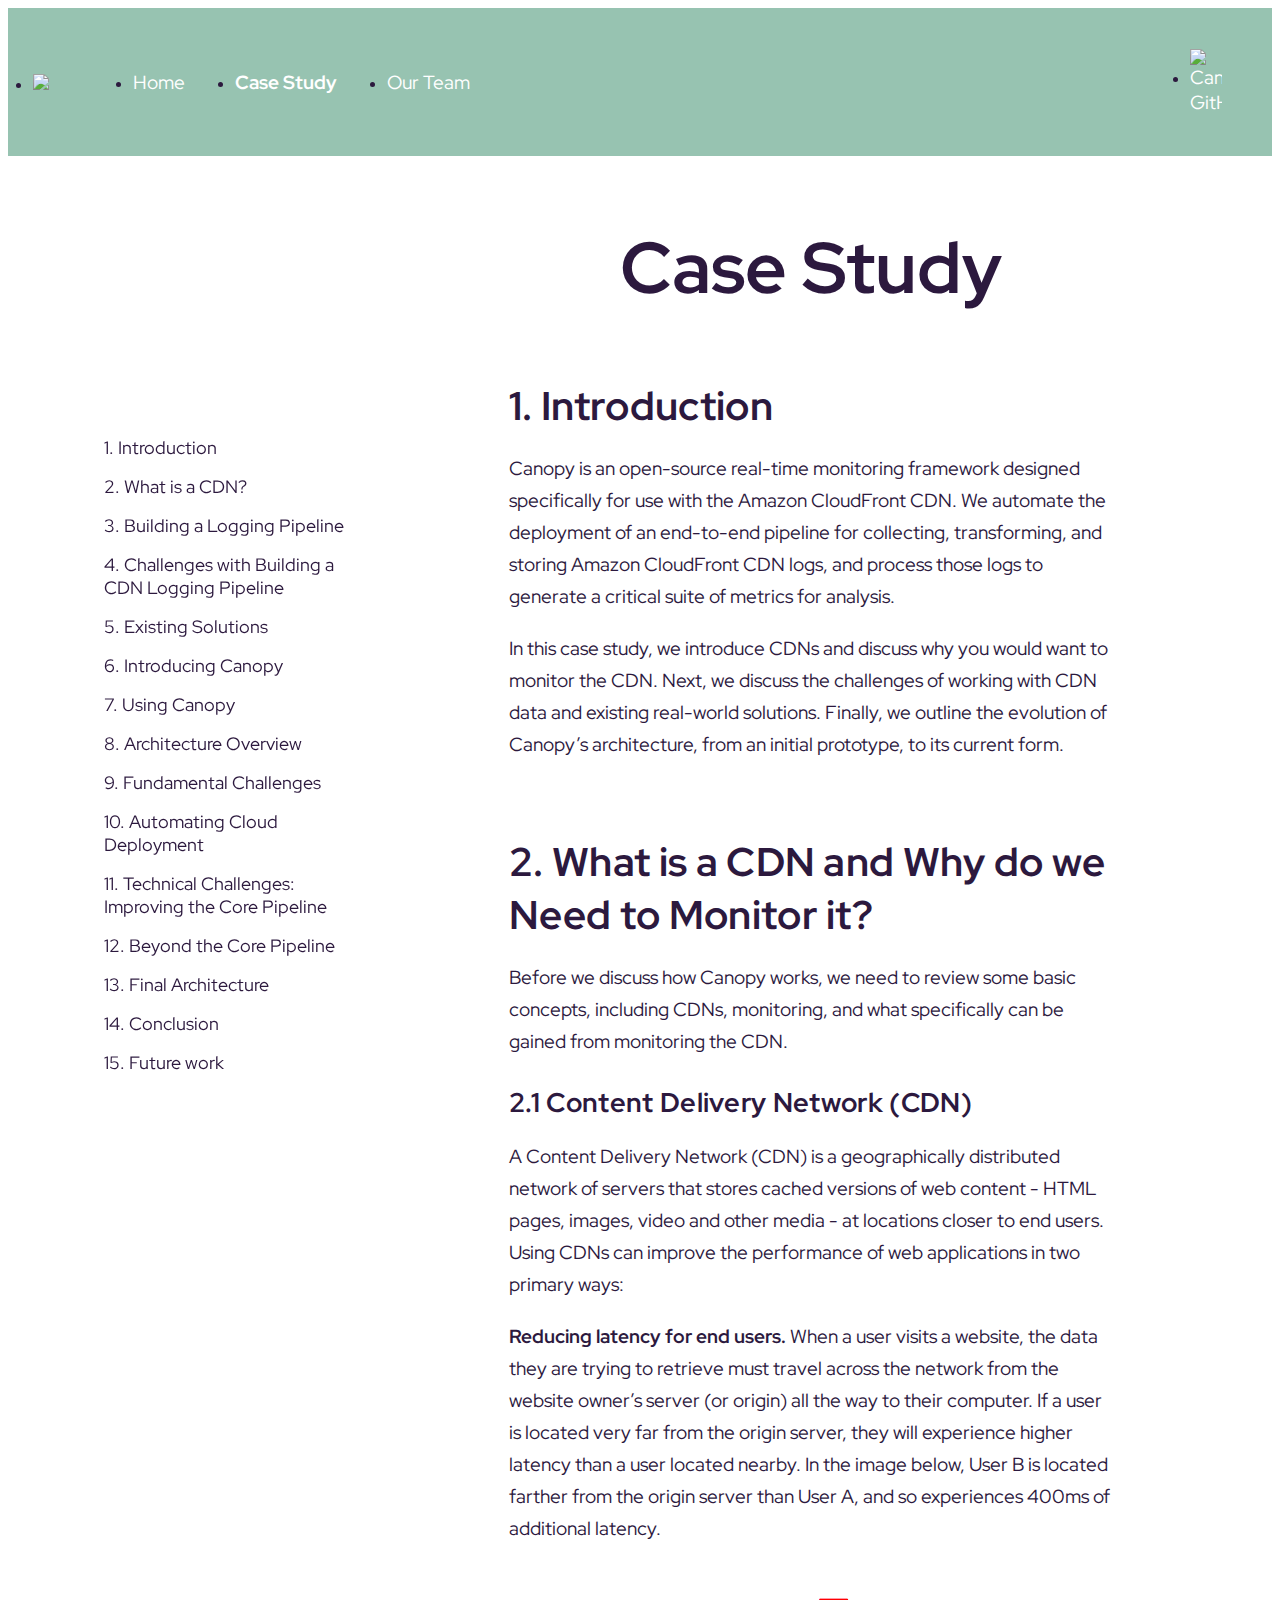
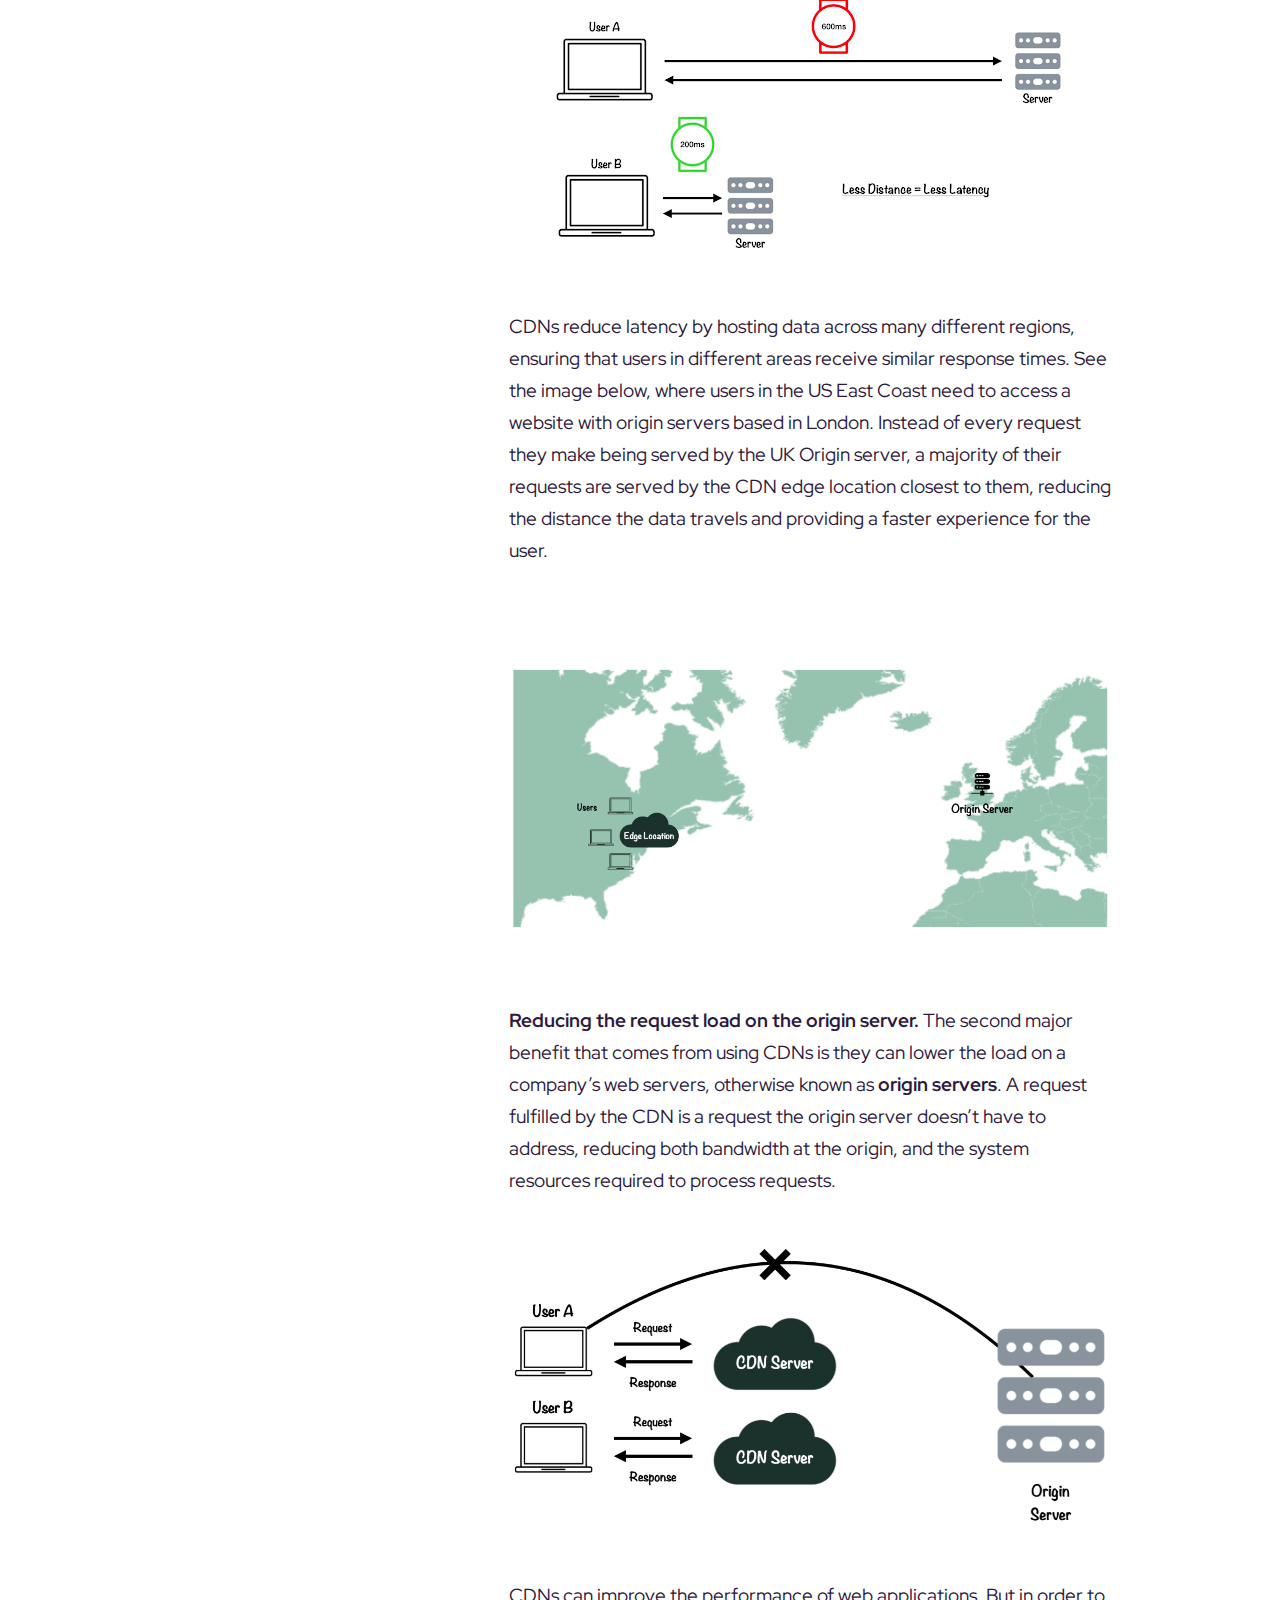
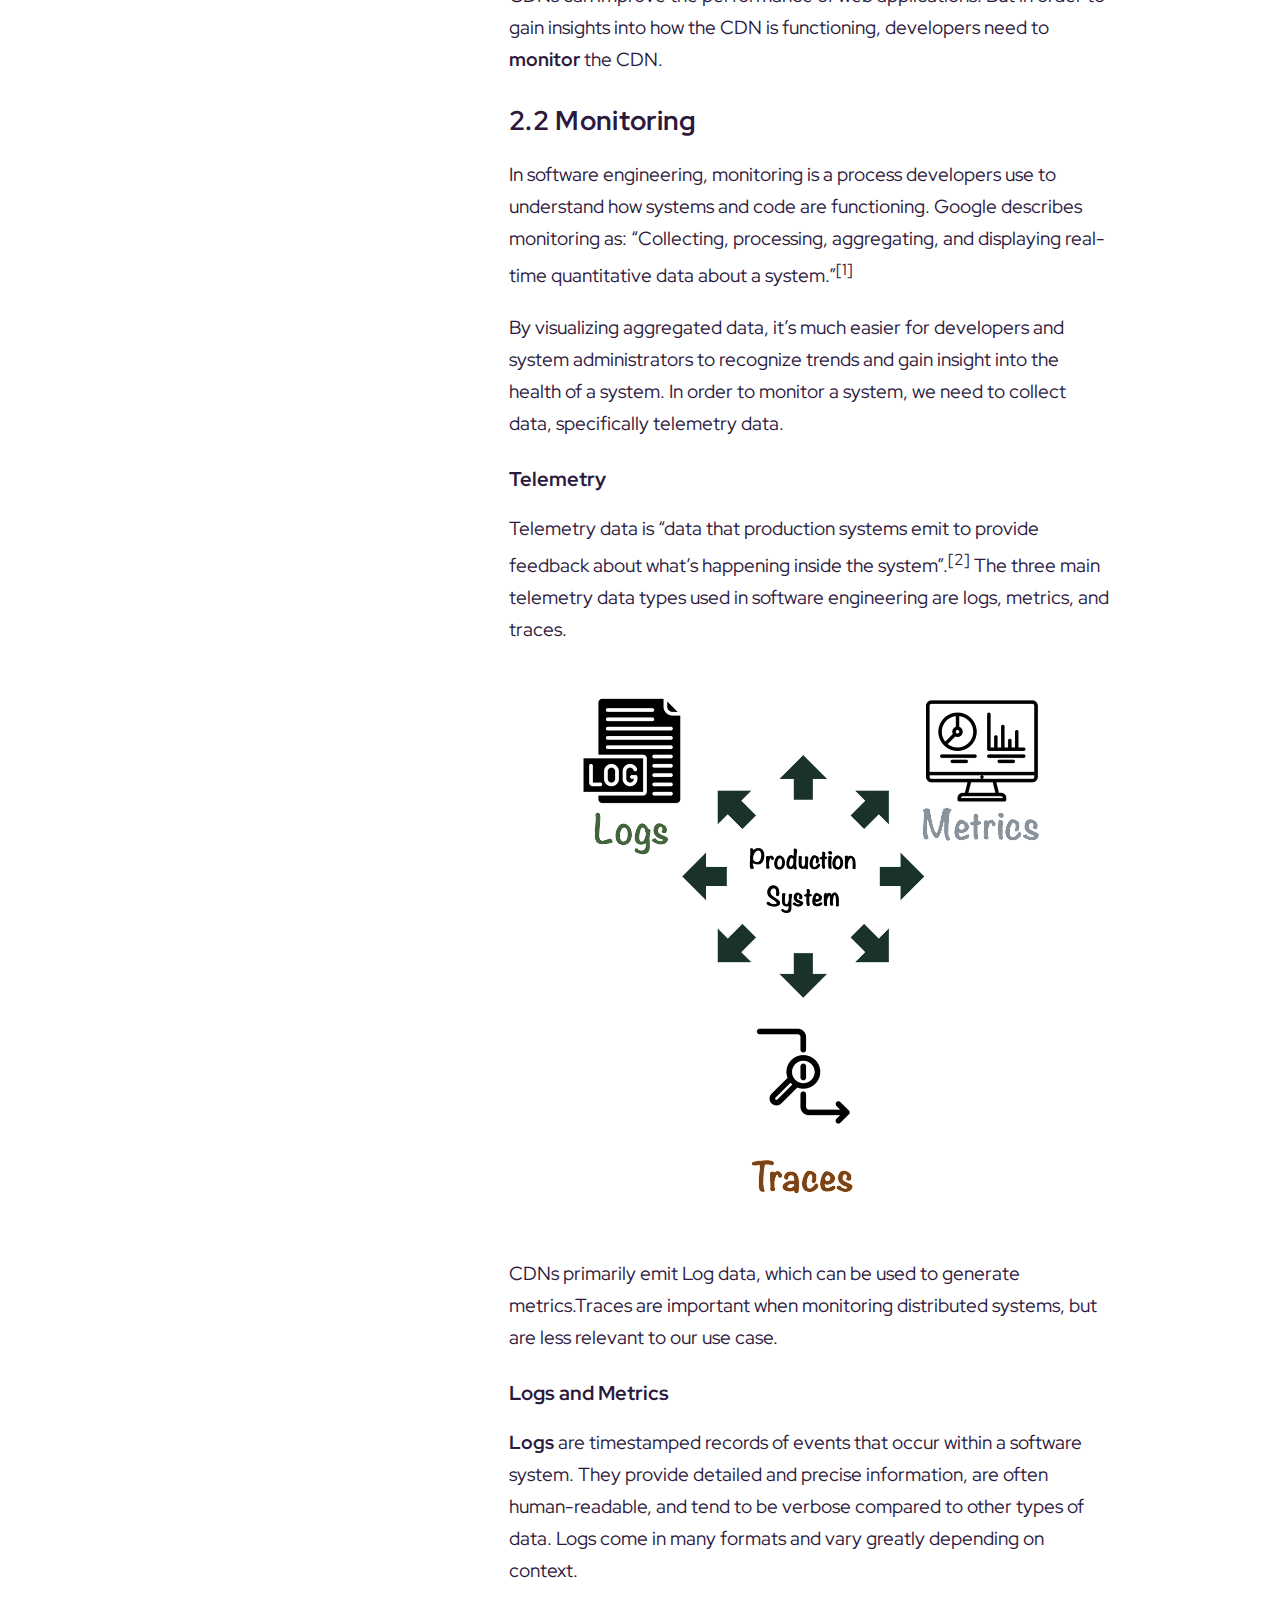
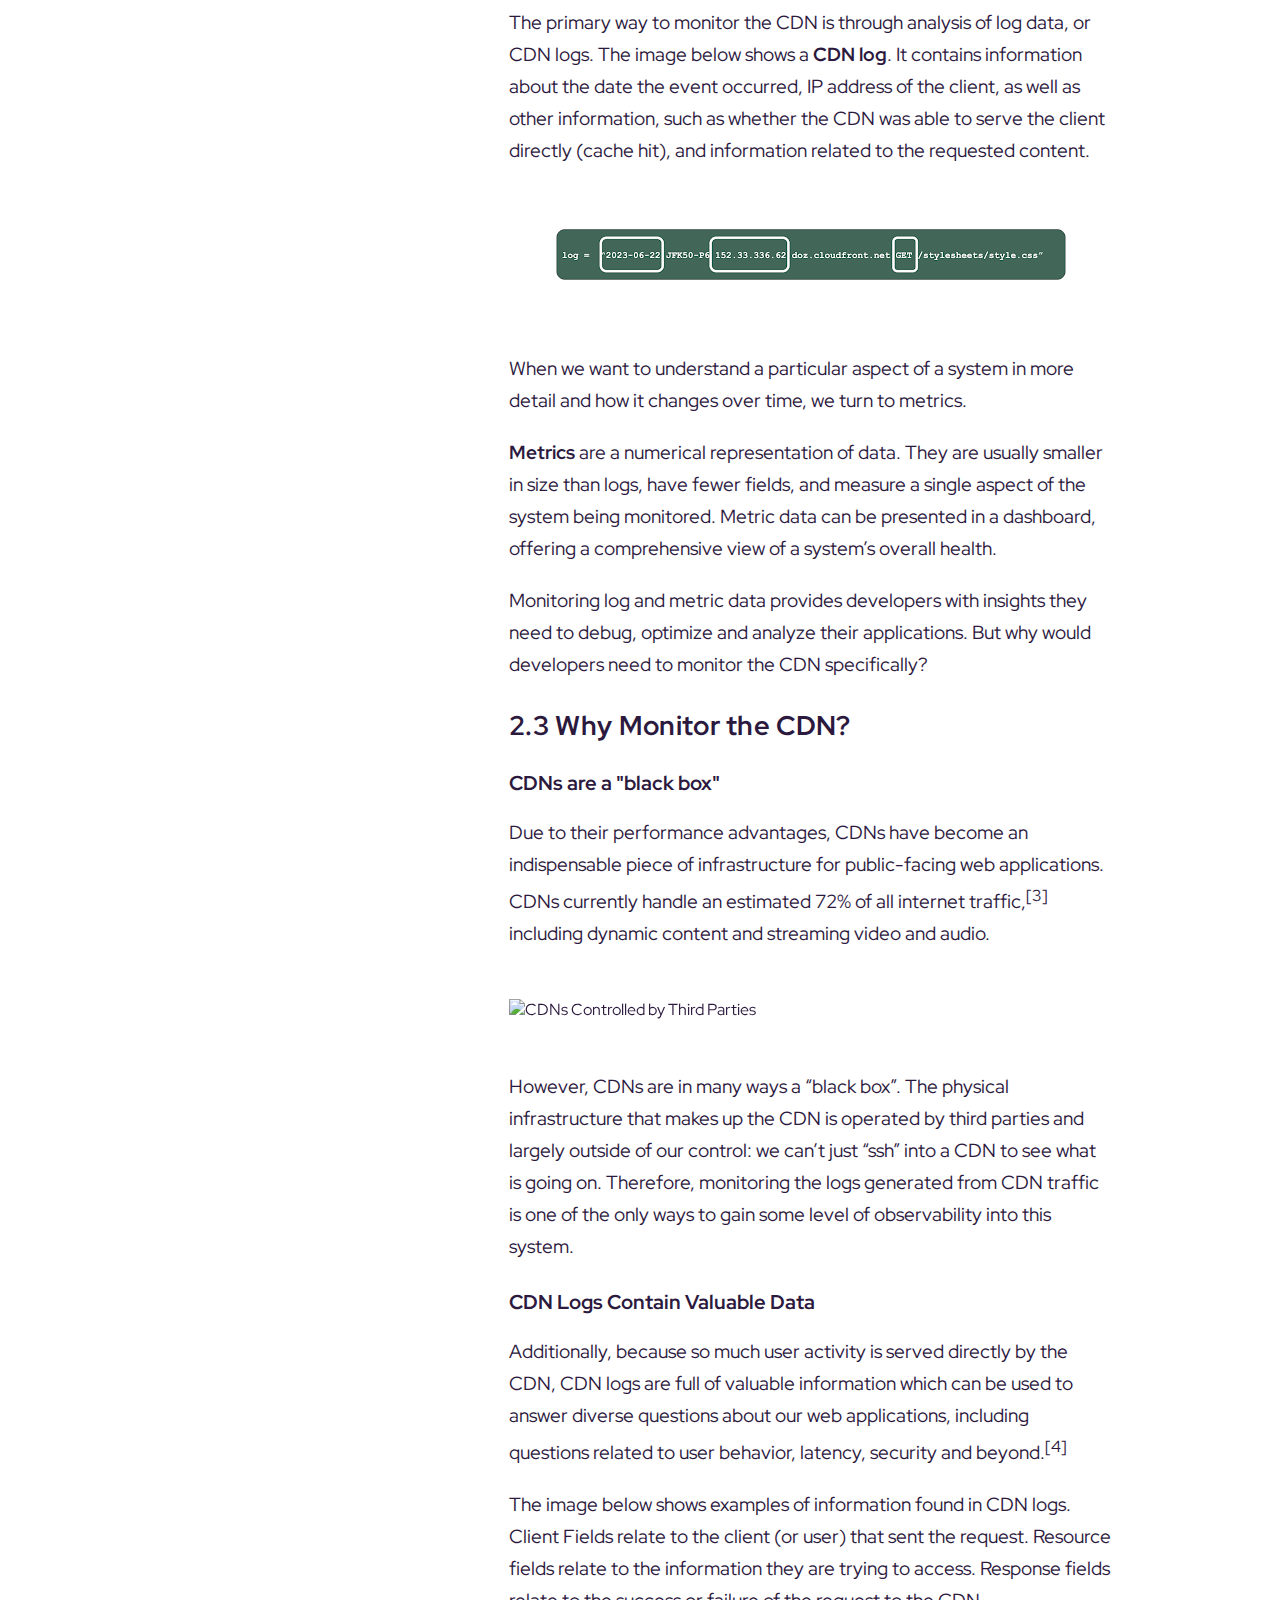
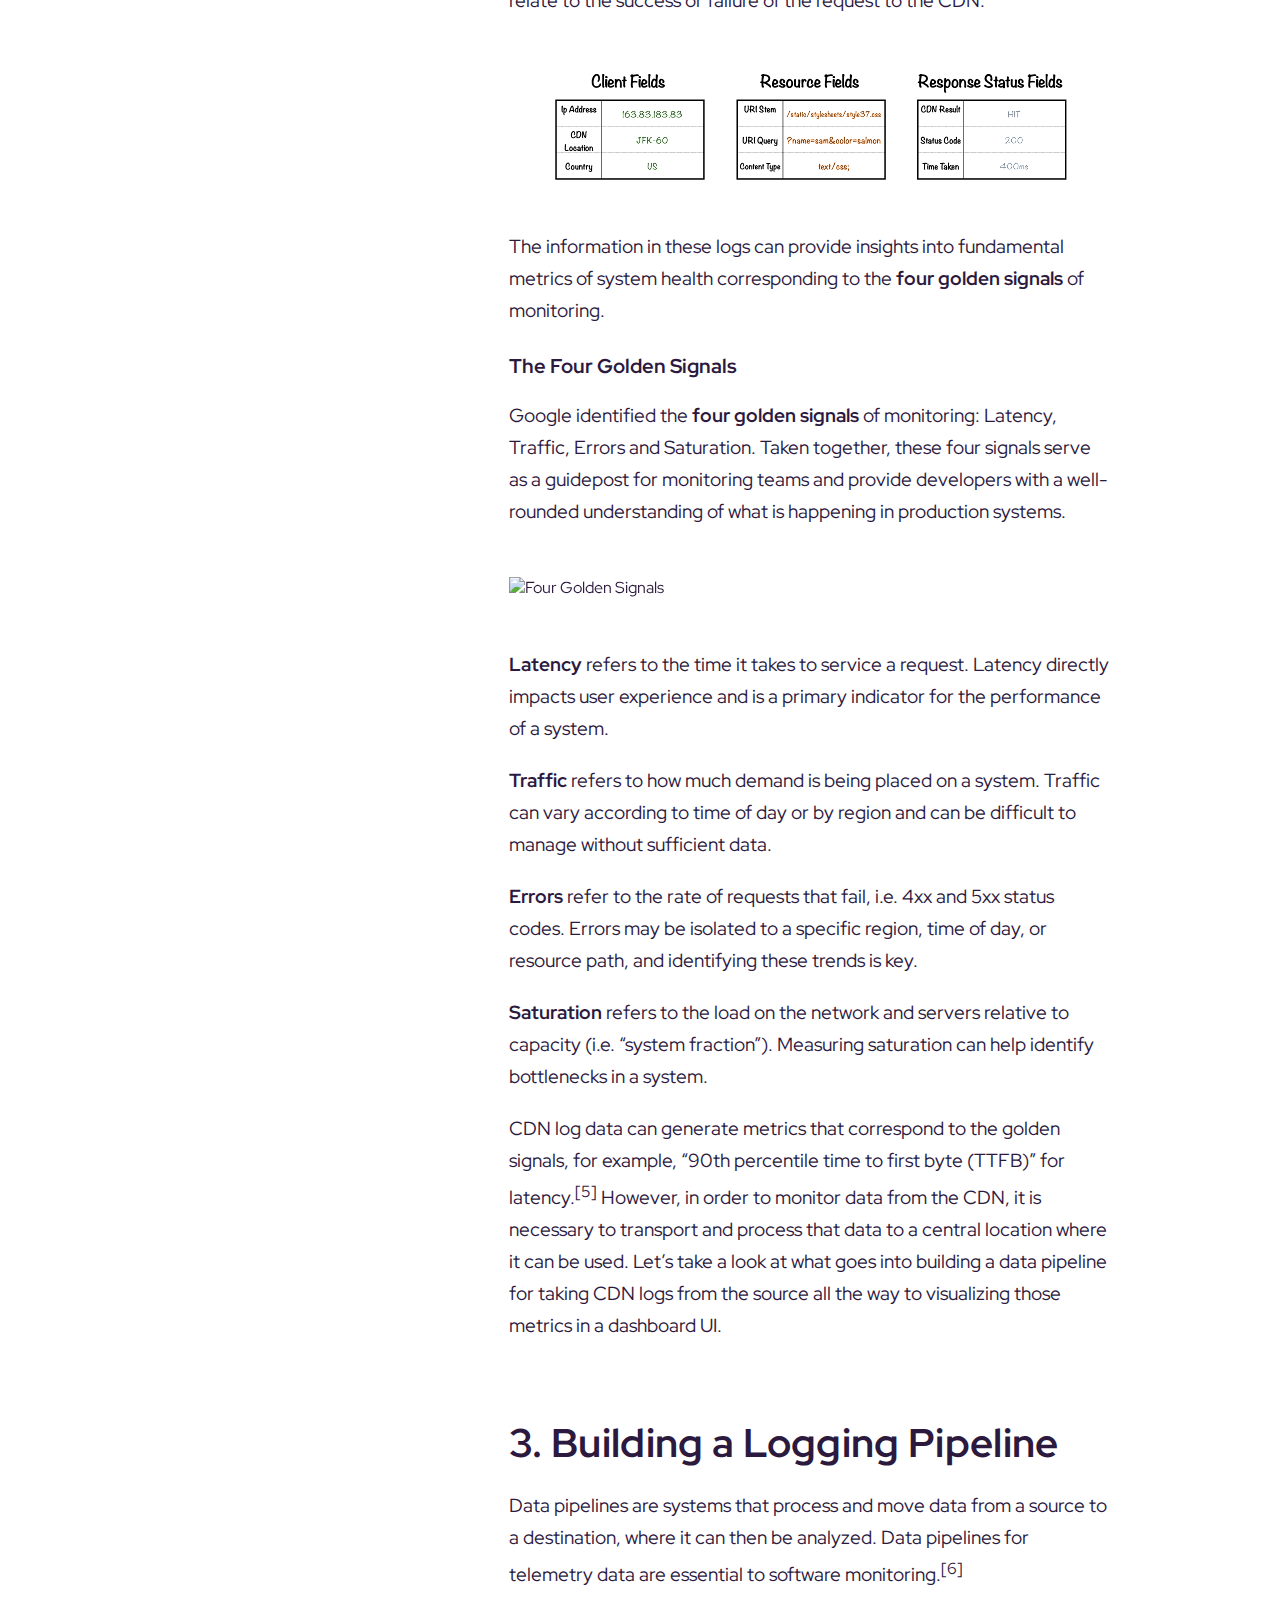
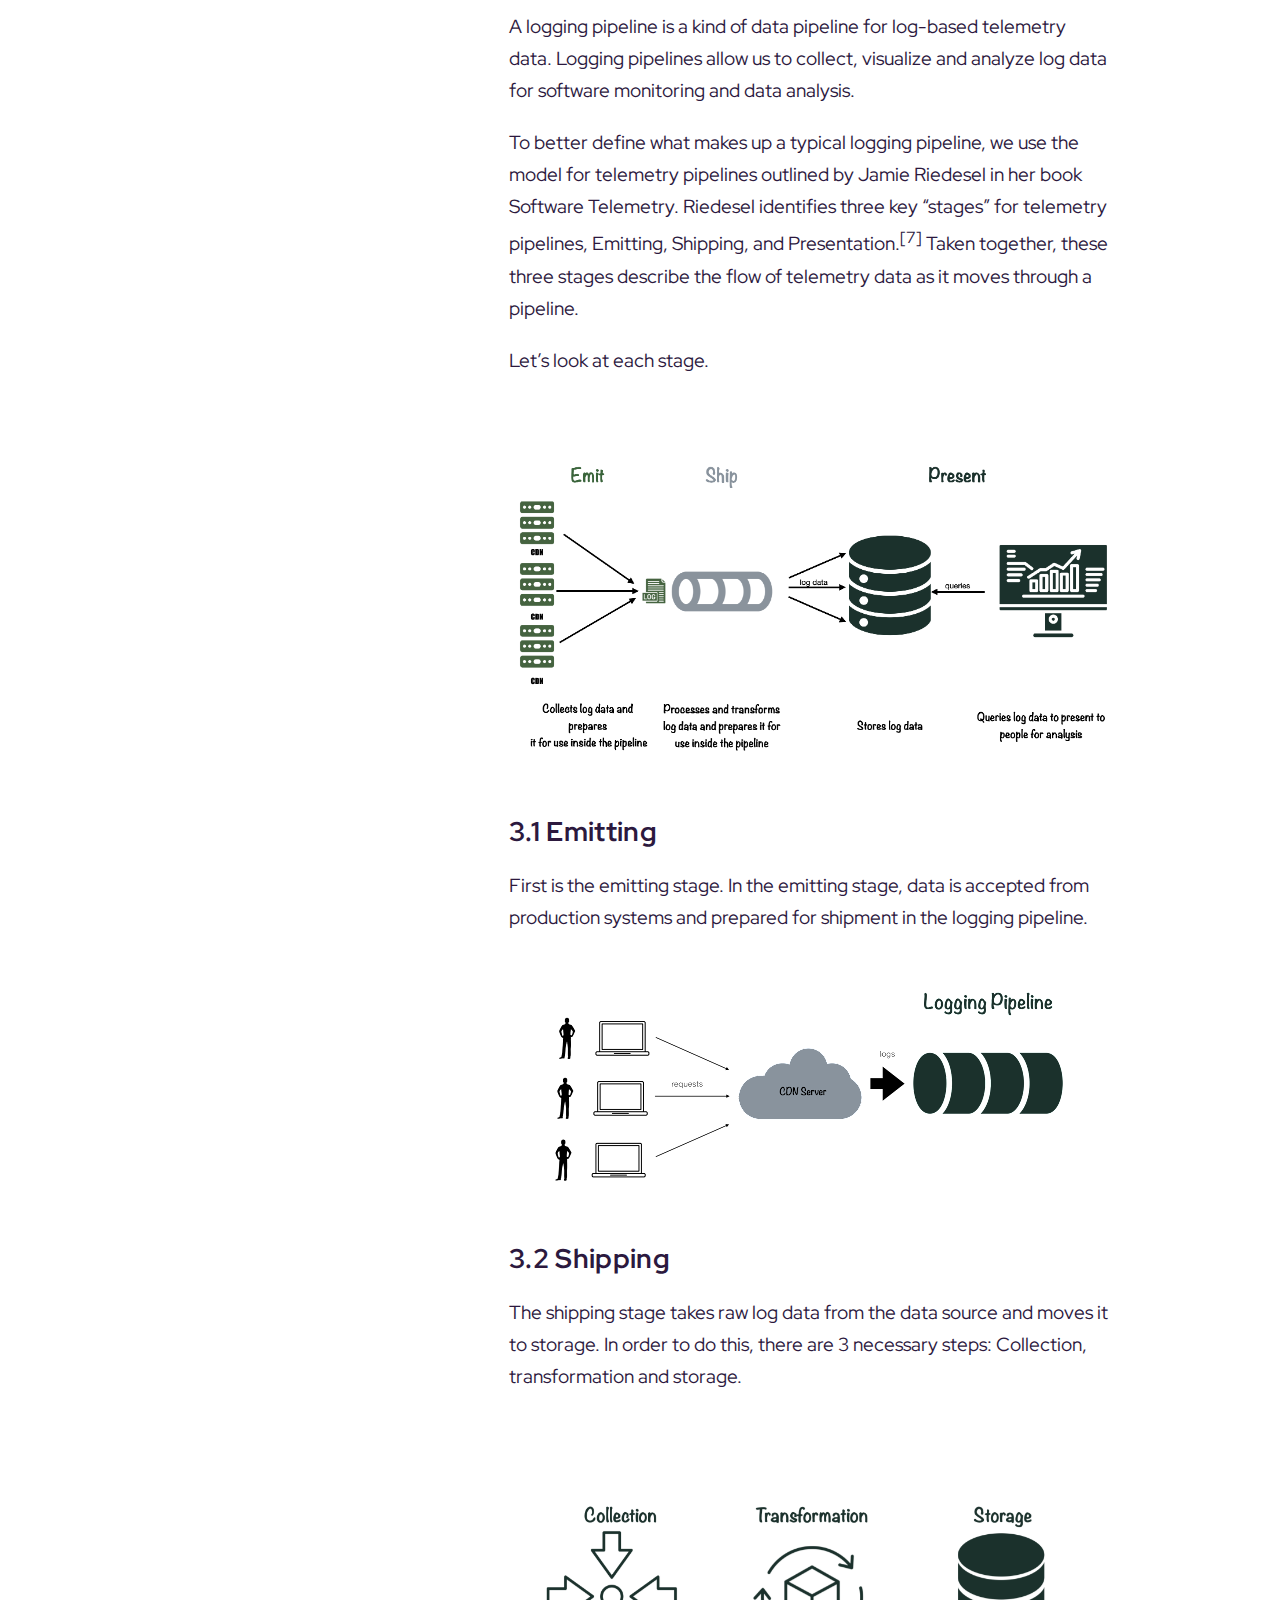
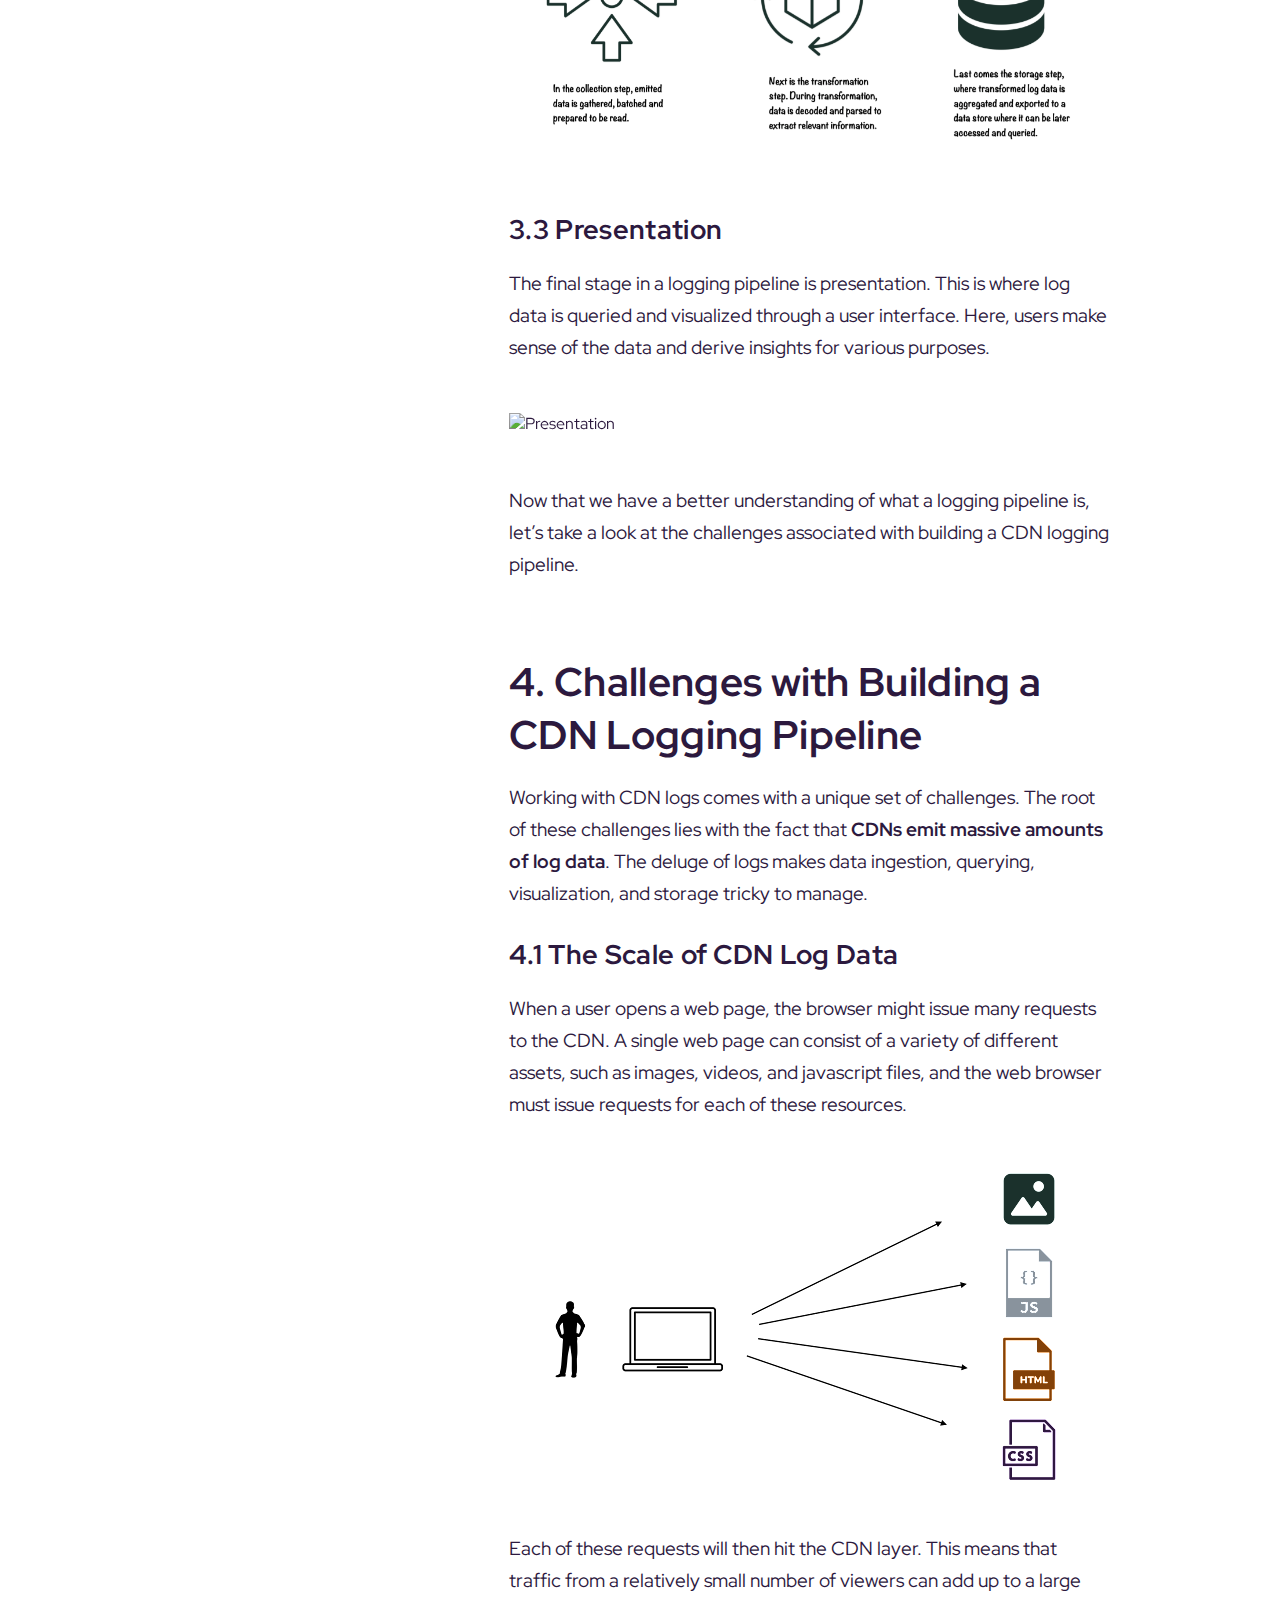
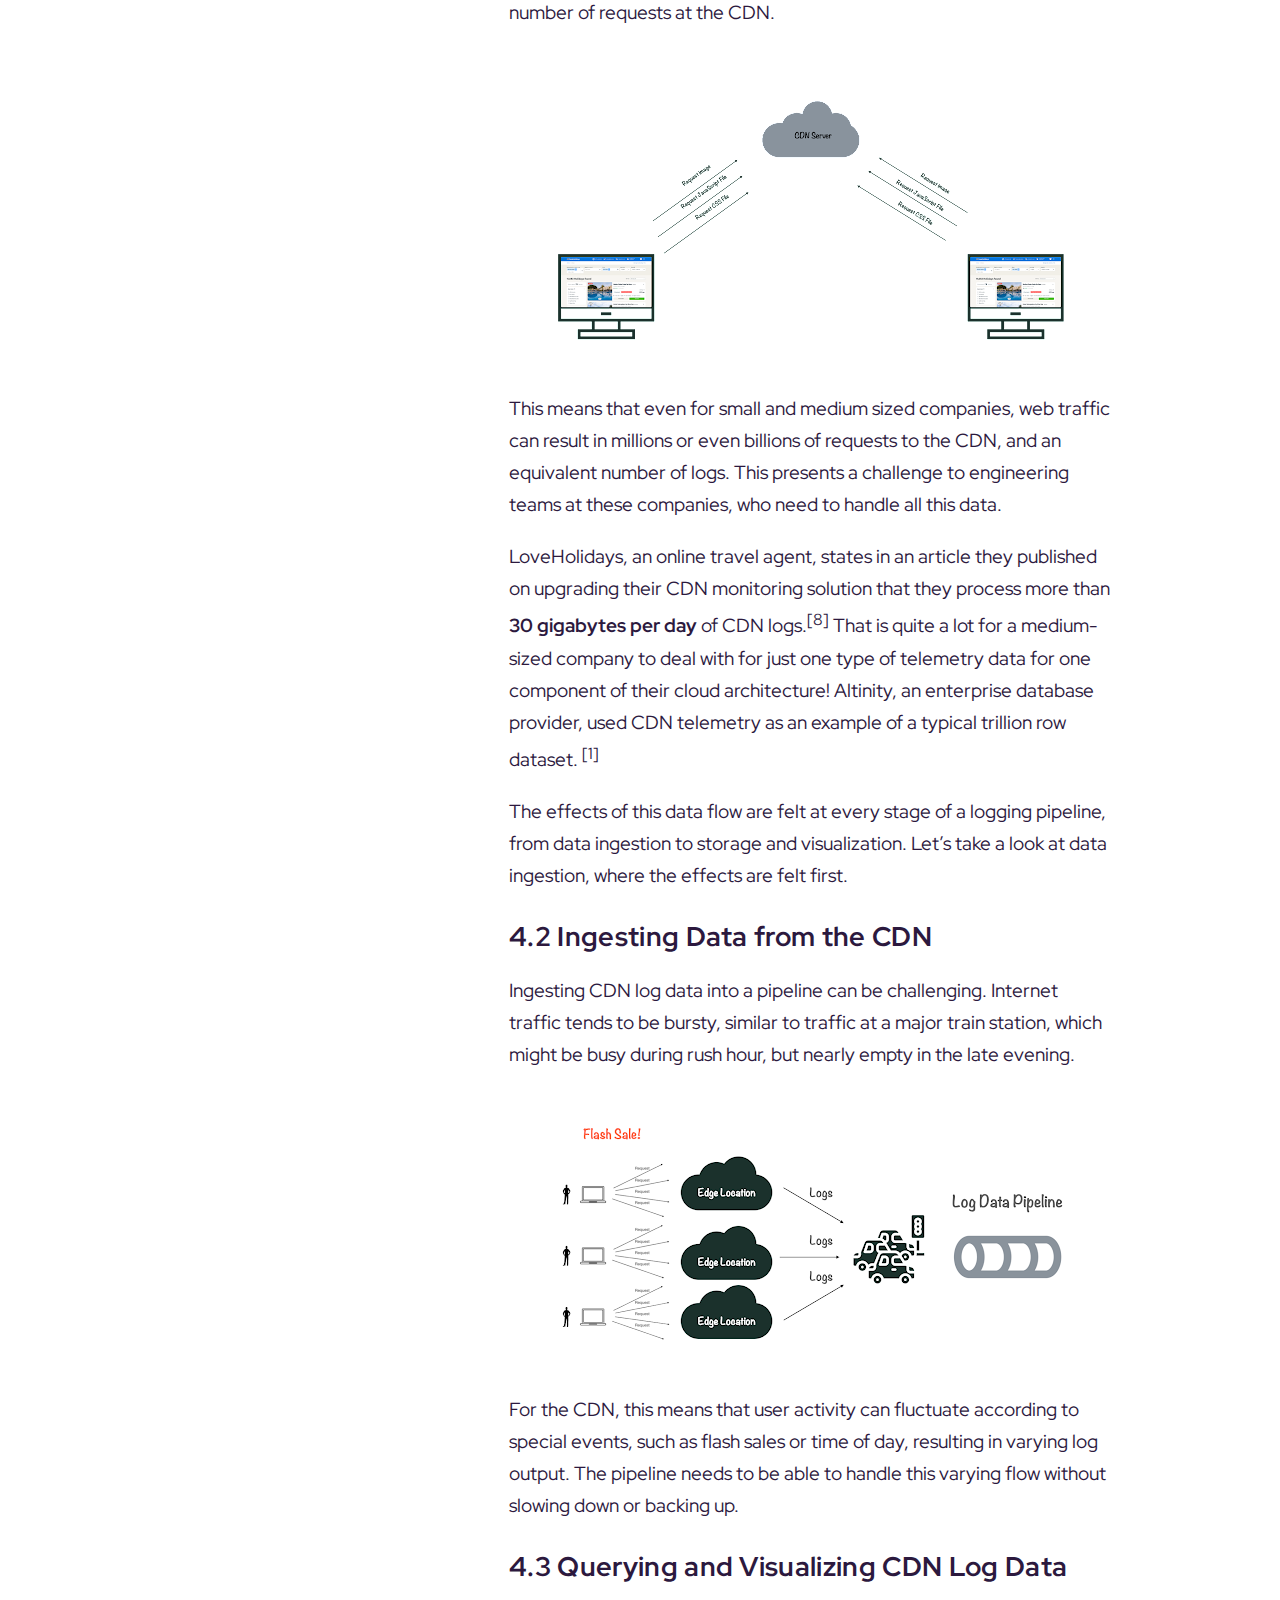
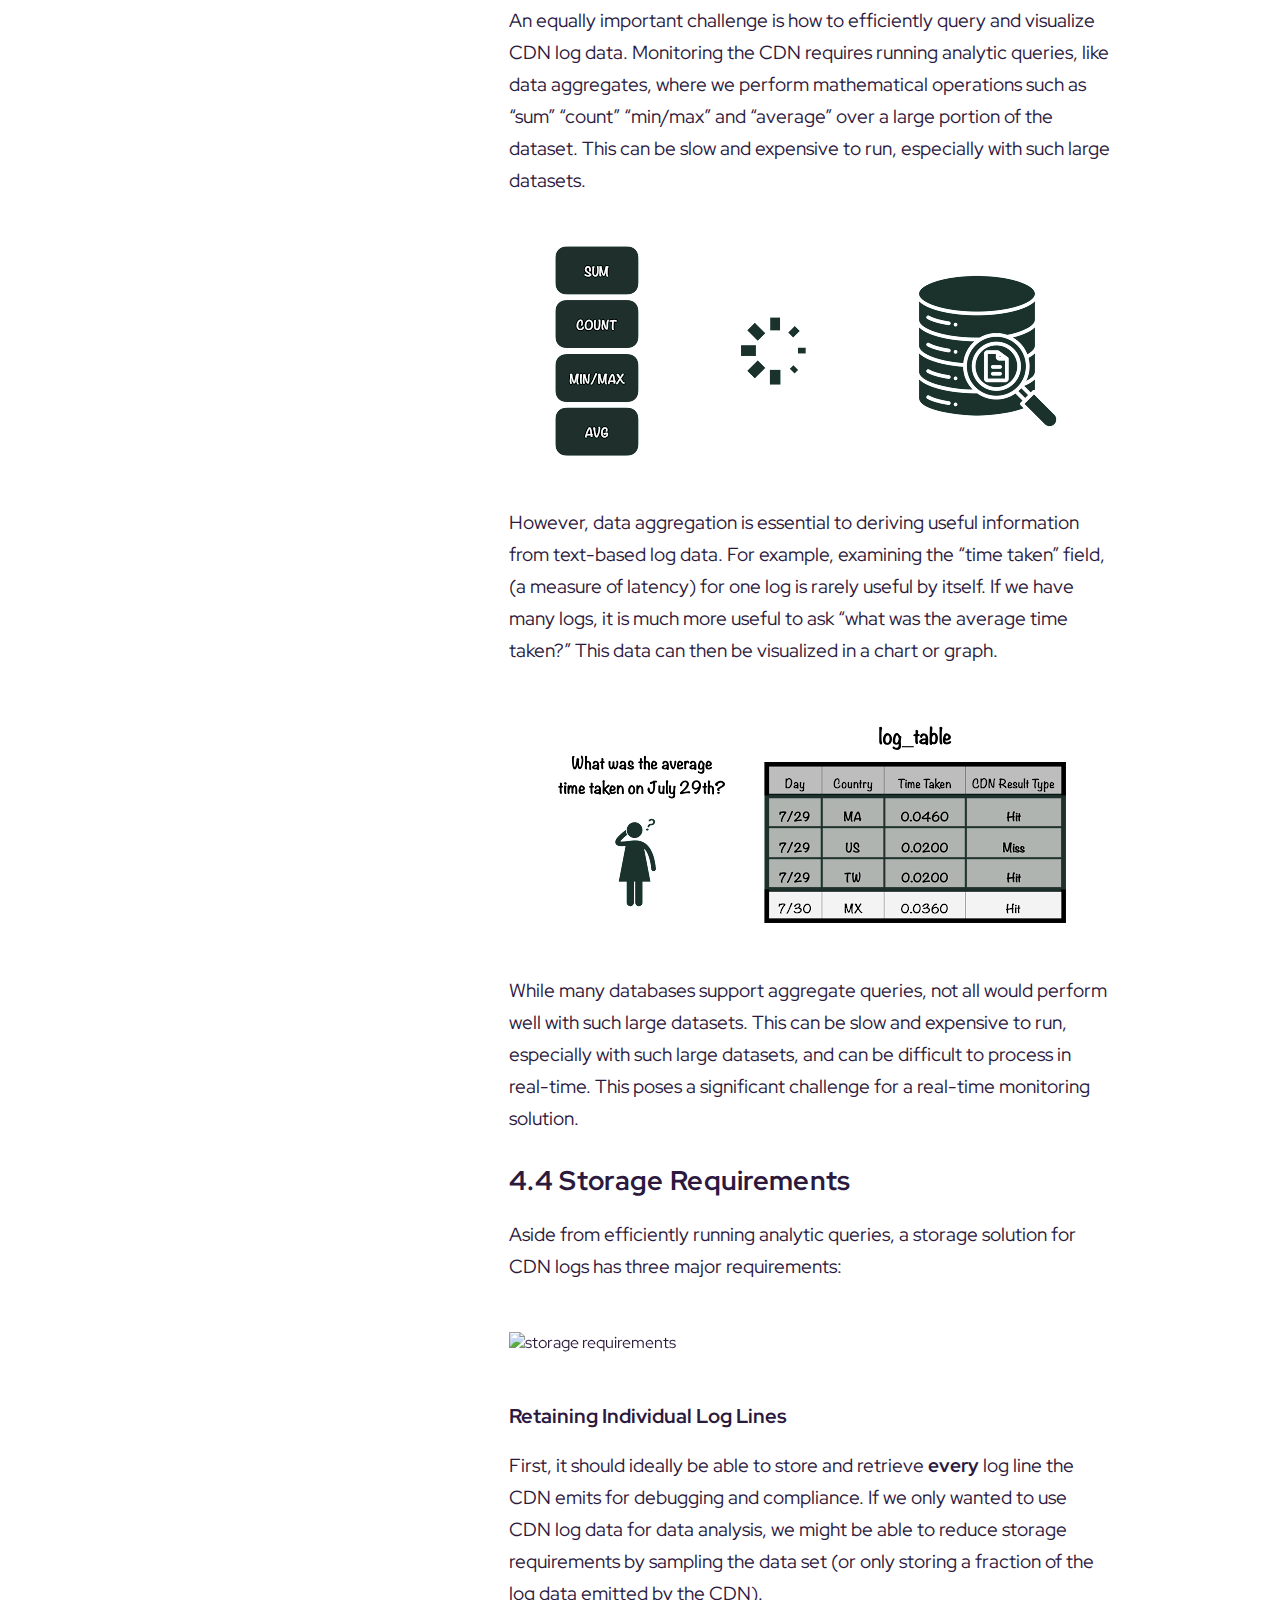
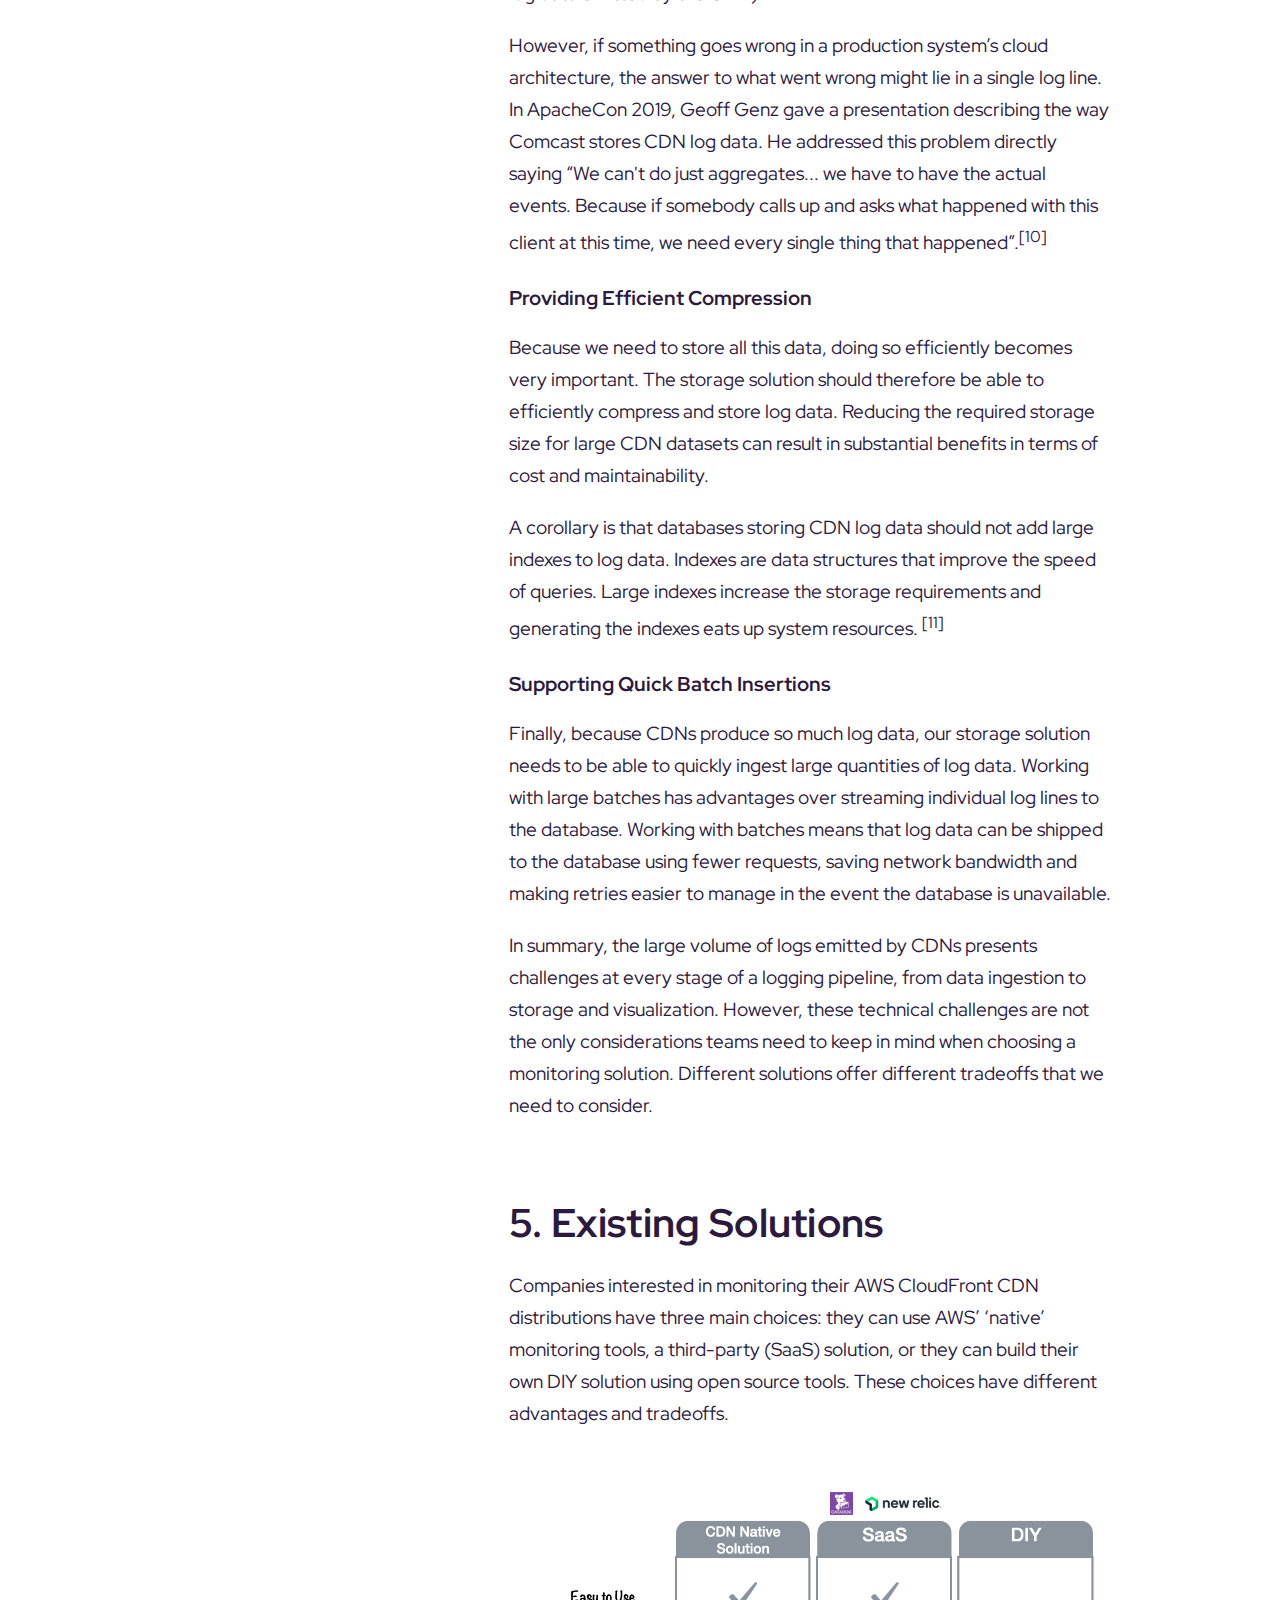
==== commit e5d4114f: "Merge pull request #36 from canopy-framework/35-diagram-updates-for-font-size" ====
--- a/case-study.html
+++ b/case-study.html
@@ -113,7 +113,7 @@
           In this case study, we introduce CDNs and discuss why you would want to monitor the CDN. Next, we discuss the challenges of working with CDN data and existing real-world solutions. Finally, we outline the evolution of Canopy’s architecture, from an initial prototype, to its current form.
         </p>
 
-        <h2 id="what-is-a-cdn">2. What is a CDN and why do we need to monitor it?</h2>
+        <h2 id="what-is-a-cdn">2. What is a CDN and Why do we Need to Monitor it?</h2>
         <p>
           Before we discuss how Canopy works, we need to review some basic concepts, including CDNs, monitoring, and what specifically can be gained from monitoring the CDN. 
         </p>
@@ -206,7 +206,7 @@
           However, CDNs are in many ways a “black box”. The physical infrastructure that makes up the CDN is operated by third parties and largely outside of our control: we can’t just “ssh” into a CDN to see what is going on. Therefore, monitoring the logs generated from CDN traffic is one of the only ways to gain some level of observability into this system. 
         </p>
 
-        <h4>CDN logs contain valuable data</h4>
+        <h4>CDN Logs Contain Valuable Data</h4>
 
         <p>
           Additionally, because so much user activity is served directly by the CDN, CDN logs are full of valuable information which can be used to answer diverse questions about our web applications, including questions related to user behavior, latency, security and beyond.<sup class="footnote-ref"><a id="fnref4" href="#fn4">[4]</a></sup>
@@ -224,7 +224,7 @@
           The information in these logs can provide insights into fundamental metrics of system health corresponding to the <strong>four golden signals</strong> of monitoring.
         </p>
 
-        <h4>The four golden signals</h4>
+        <h4>The Four Golden Signals</h4>
 
         <p>
           Google identified the <strong>four golden signals</strong> of monitoring: Latency, Traffic, Errors and Saturation. Taken together, these four signals serve as a guidepost for monitoring teams and provide developers with a well-rounded understanding of what is happening in production systems. 
@@ -346,7 +346,7 @@
           The effects of this data flow are felt at every stage of a logging pipeline, from data ingestion to storage and visualization. Let’s take a look at data ingestion, where the effects are felt first.
         </p>
 
-        <h3 id="ingesting-data-from-the-cdn">4.2 Ingesting data from the CDN</h3>
+        <h3 id="ingesting-data-from-the-cdn">4.2 Ingesting Data from the CDN</h3>
 
         <p>
           Ingesting CDN log data into a pipeline can be challenging. Internet traffic tends to be bursty, similar to traffic at a major train station, which might be busy during rush hour, but nearly empty in the late evening. 
@@ -360,7 +360,7 @@
           For the CDN, this means that user activity can fluctuate according to special events, such as flash sales or time of day, resulting in varying log output.  The pipeline needs to be able to handle this varying flow without slowing down or backing up.
         </p>
 
-        <h3 id="querying-and-visualizing-cdn-log-data">4.3 Querying and Visualizing CDN log data</h3>
+        <h3 id="querying-and-visualizing-cdn-log-data">4.3 Querying and Visualizing CDN Log Data</h3>
 
         <p>
           An equally important challenge is how to efficiently query and visualize CDN log data. Monitoring the CDN requires running analytic queries, like data aggregates, where we perform mathematical operations such as “sum” “count” “min/max” and “average” over a large portion of the dataset. This can be slow and expensive to run, especially with such large datasets.
@@ -402,7 +402,7 @@
           However, if something goes wrong in a production system’s cloud architecture, the answer to what went wrong might lie in a single log line. In ApacheCon 2019, Geoff Genz gave a presentation describing the way Comcast stores CDN log data. He addressed this problem directly saying “We can't do just aggregates... we have to have the actual events. Because if somebody calls up and asks what happened with this client at this time, we need every single thing that happened”.<sup class="footnote-ref"><a id="fnref10" href="#fn10">[10]</a></sup>
         </p>
 
-        <h4>Providing efficient compression</h4>
+        <h4>Providing Efficient Compression</h4>
 
         <p>
           Because we need to store all this data, doing so efficiently becomes very important. The storage solution should therefore be able to efficiently compress and store log data. Reducing the required storage size for large CDN datasets can result in substantial benefits in terms of cost and maintainability.
@@ -412,7 +412,7 @@
           A corollary is that databases storing CDN log data should not add large indexes to log data. Indexes are data structures that improve the speed of queries. Large indexes increase the storage requirements and generating the indexes eats up system resources. <sup class="footnote-ref"><a id="fnref11" href="#fn11">[11]</a></sup>
         </p>
 
-        <h4>Supporting quick batch insertions</h4>
+        <h4>Supporting Quick Batch Insertions</h4>
 
         <p>
           Finally, because CDNs produce so much log data, our storage solution needs to be able to quickly ingest large quantities of log data. Working with large batches has advantages over streaming individual log lines to the database. Working with batches means that log data can be shipped to the database using fewer requests, saving network bandwidth and making retries easier to manage in the event the database is unavailable.
@@ -428,6 +428,10 @@
           Companies interested in monitoring their AWS CloudFront CDN distributions have three main choices: they can use AWS’ ‘native’ monitoring tools, a third-party (SaaS) solution, or they can build their own DIY solution using open source tools. These choices have different advantages and tradeoffs.
         </p>
 
+        <div class="img-wrapper">
+          <img src="images/diagrams/tableWithouCanopy.png" alt="table without canopy" />
+        </div>
+
         <h3 id="aws-native-monitoring-tools">5.1 AWS ‘Native’ Monitoring Tools</h3>
 
         <p>
@@ -496,13 +500,13 @@
 
         <h2 id="using-canopy">7. Using Canopy</h2>
 
-        <h3 id="installing-and-deploying-the-canopy-pipeline">7.1 Installing and Deploying the Canopy pipeline</h3>
+        <h3 id="installing-and-deploying-the-canopy-pipeline">7.1 Installing and Deploying the Canopy Pipeline</h3>
 
         <p>
           Canopy is designed to be easy to use and require minimal configuration. The Canopy logging pipeline can be deployed to AWS in one command using “canopy deploy”. Detailed installation and configuration information can be found on our Github page.
         </p>
 
-        <h3 id="monitoring-cdn-log-data">7.2 Monitoring CDN log Data</h3>
+        <h3 id="monitoring-cdn-log-data">7.2 Monitoring CDN Log Data</h3>
 
         <p>
           Canopy provides a custom set of Grafana-powered real-time dashboards divided into three tabs: CDN Logs Overview, Client Information, and Performance. They include metrics and visualizations corresponding to the four golden signals.
@@ -909,7 +913,7 @@
           </li>
         </ul>
 
-        <h3 id="handing-failed-logs">11.5 Handling failed logs</h3>
+        <h3 id="handing-failed-logs">11.5 Handling Failed Logs</h3>
 
         <p>
           One of the major challenges in dealing with a distributed system is accounting for network failures. 
